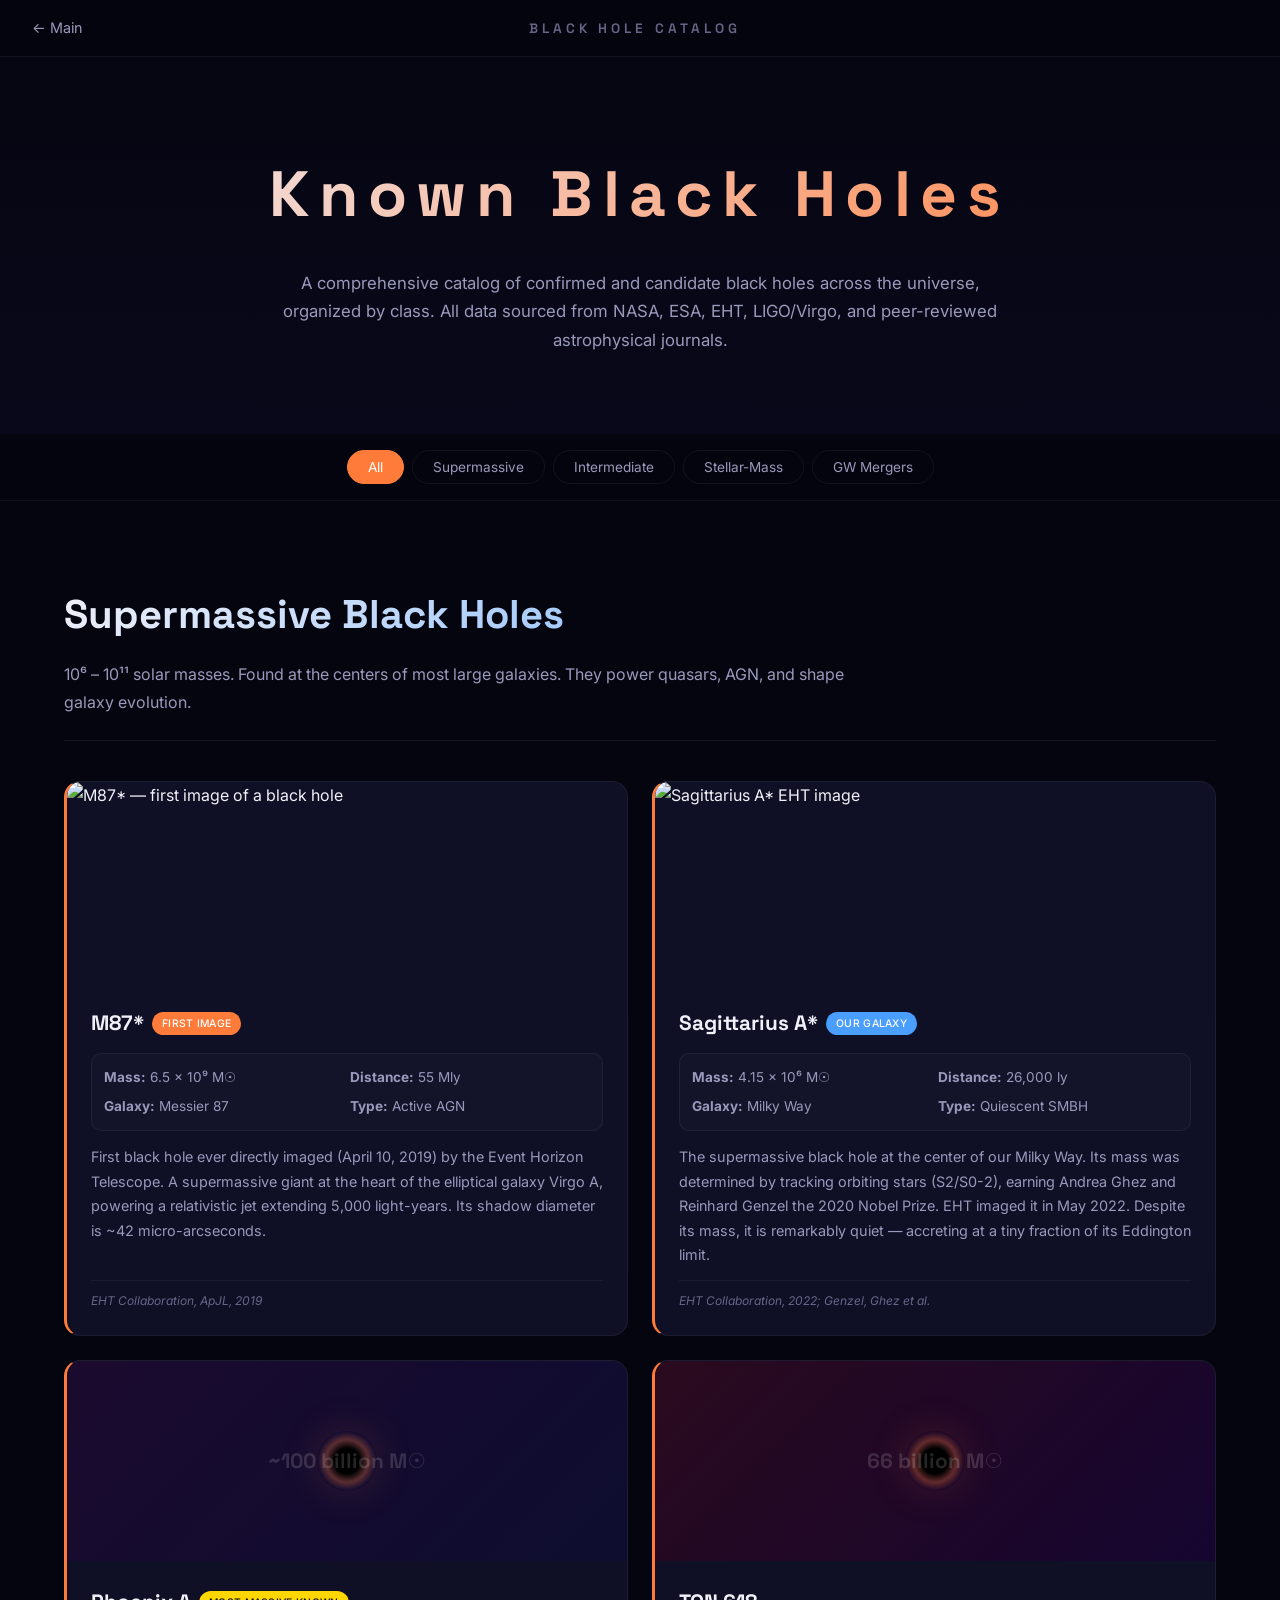
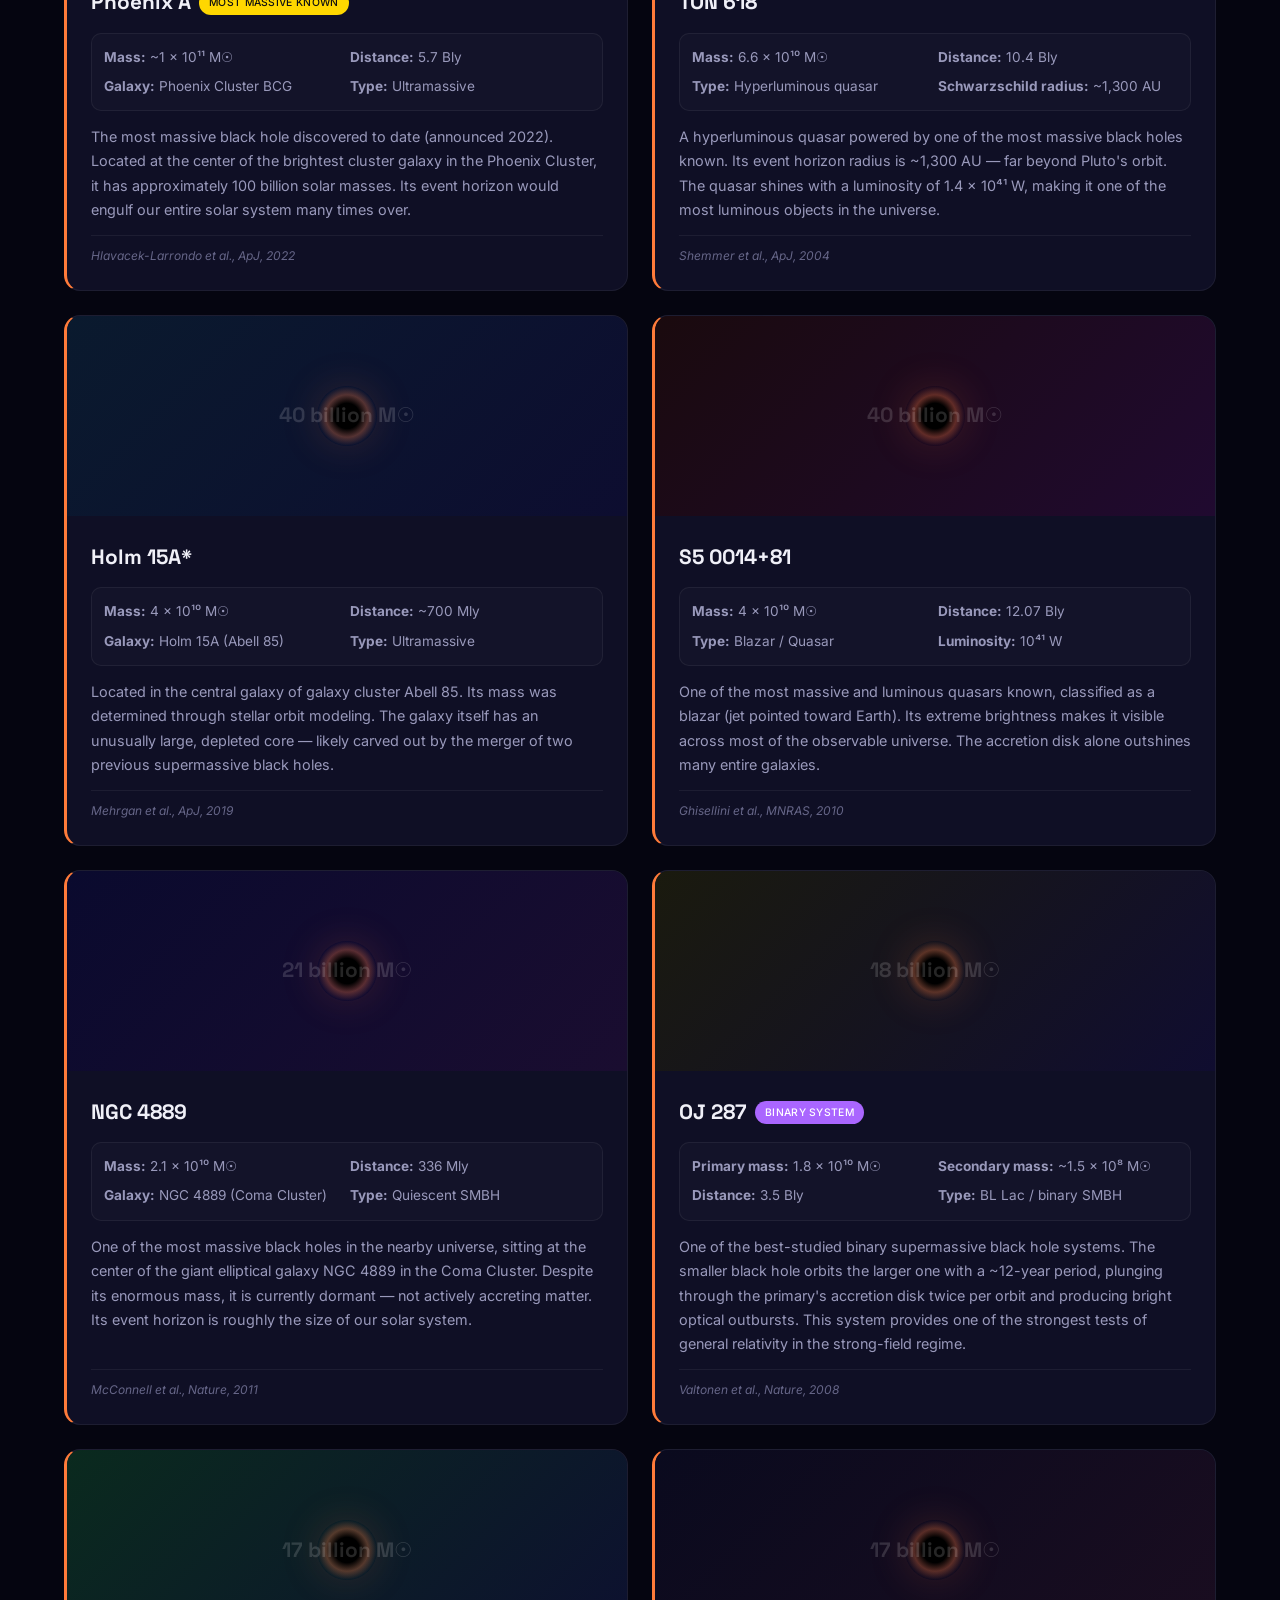
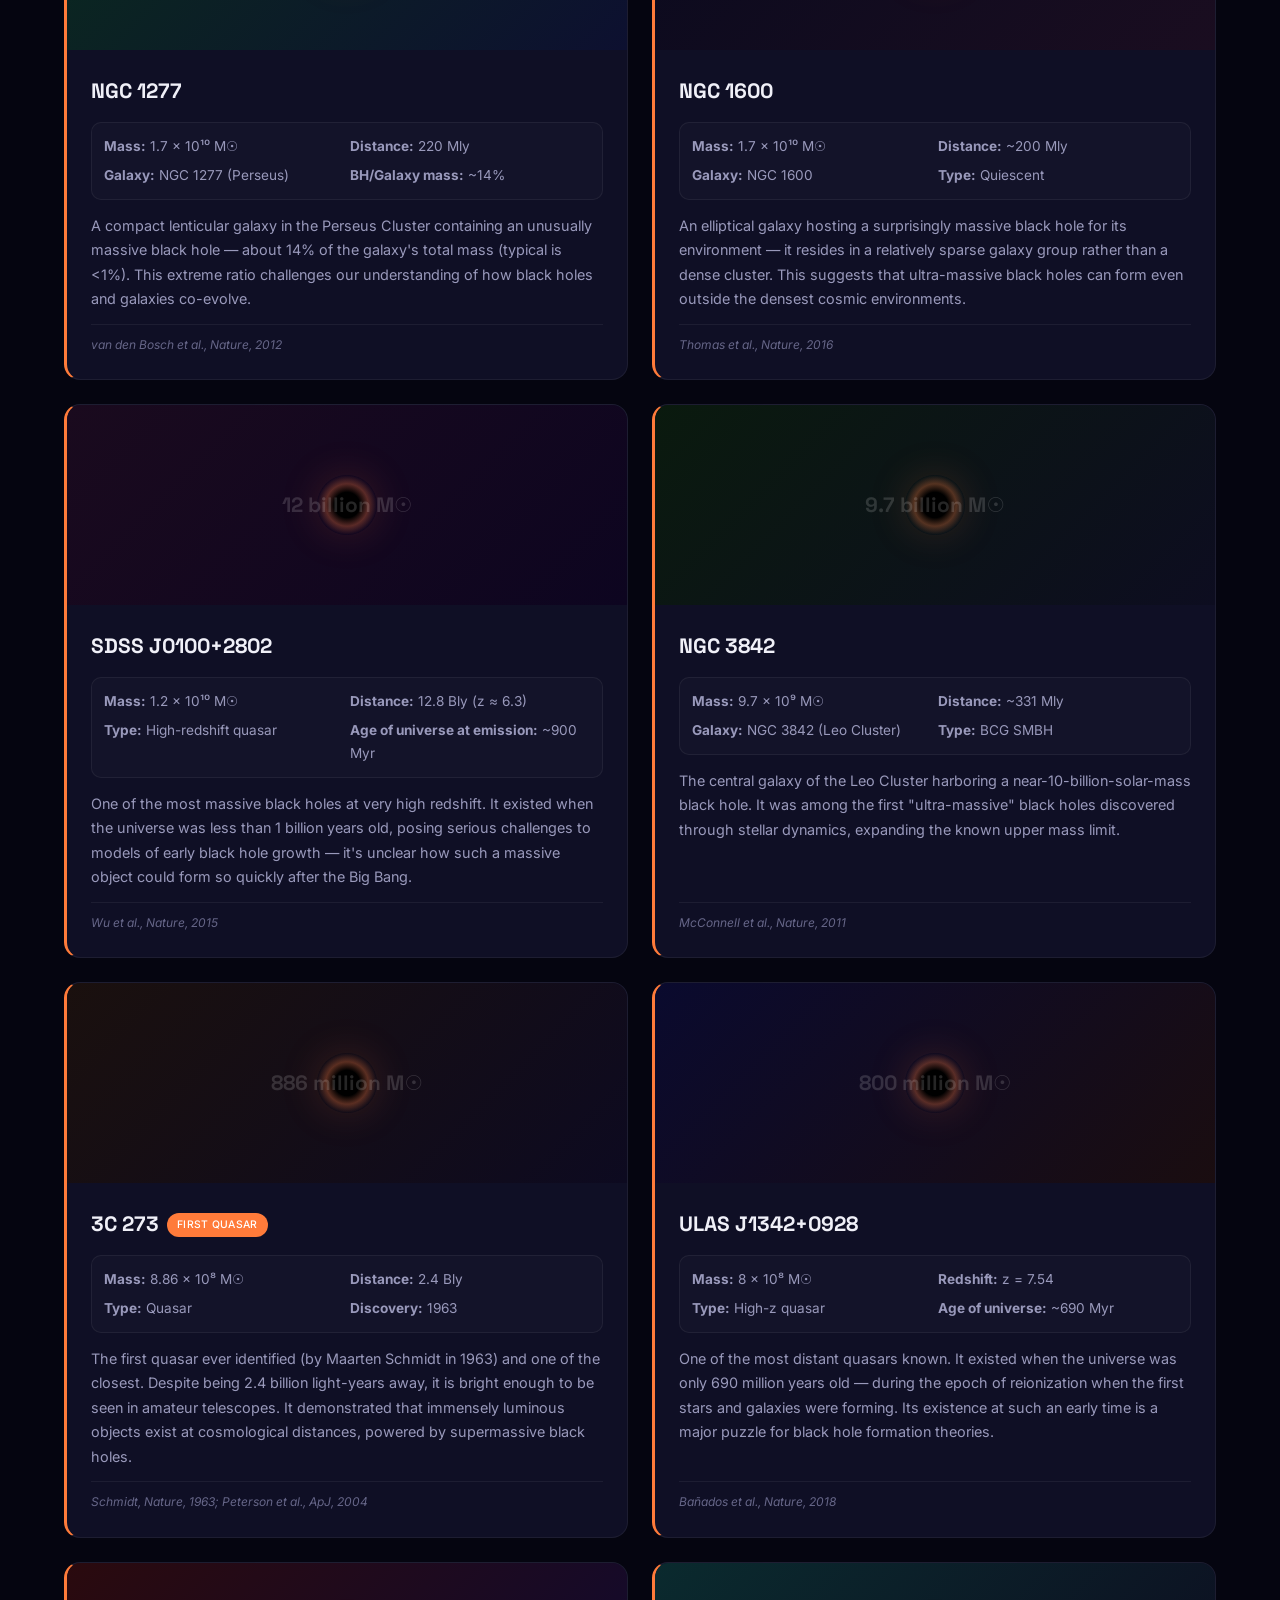
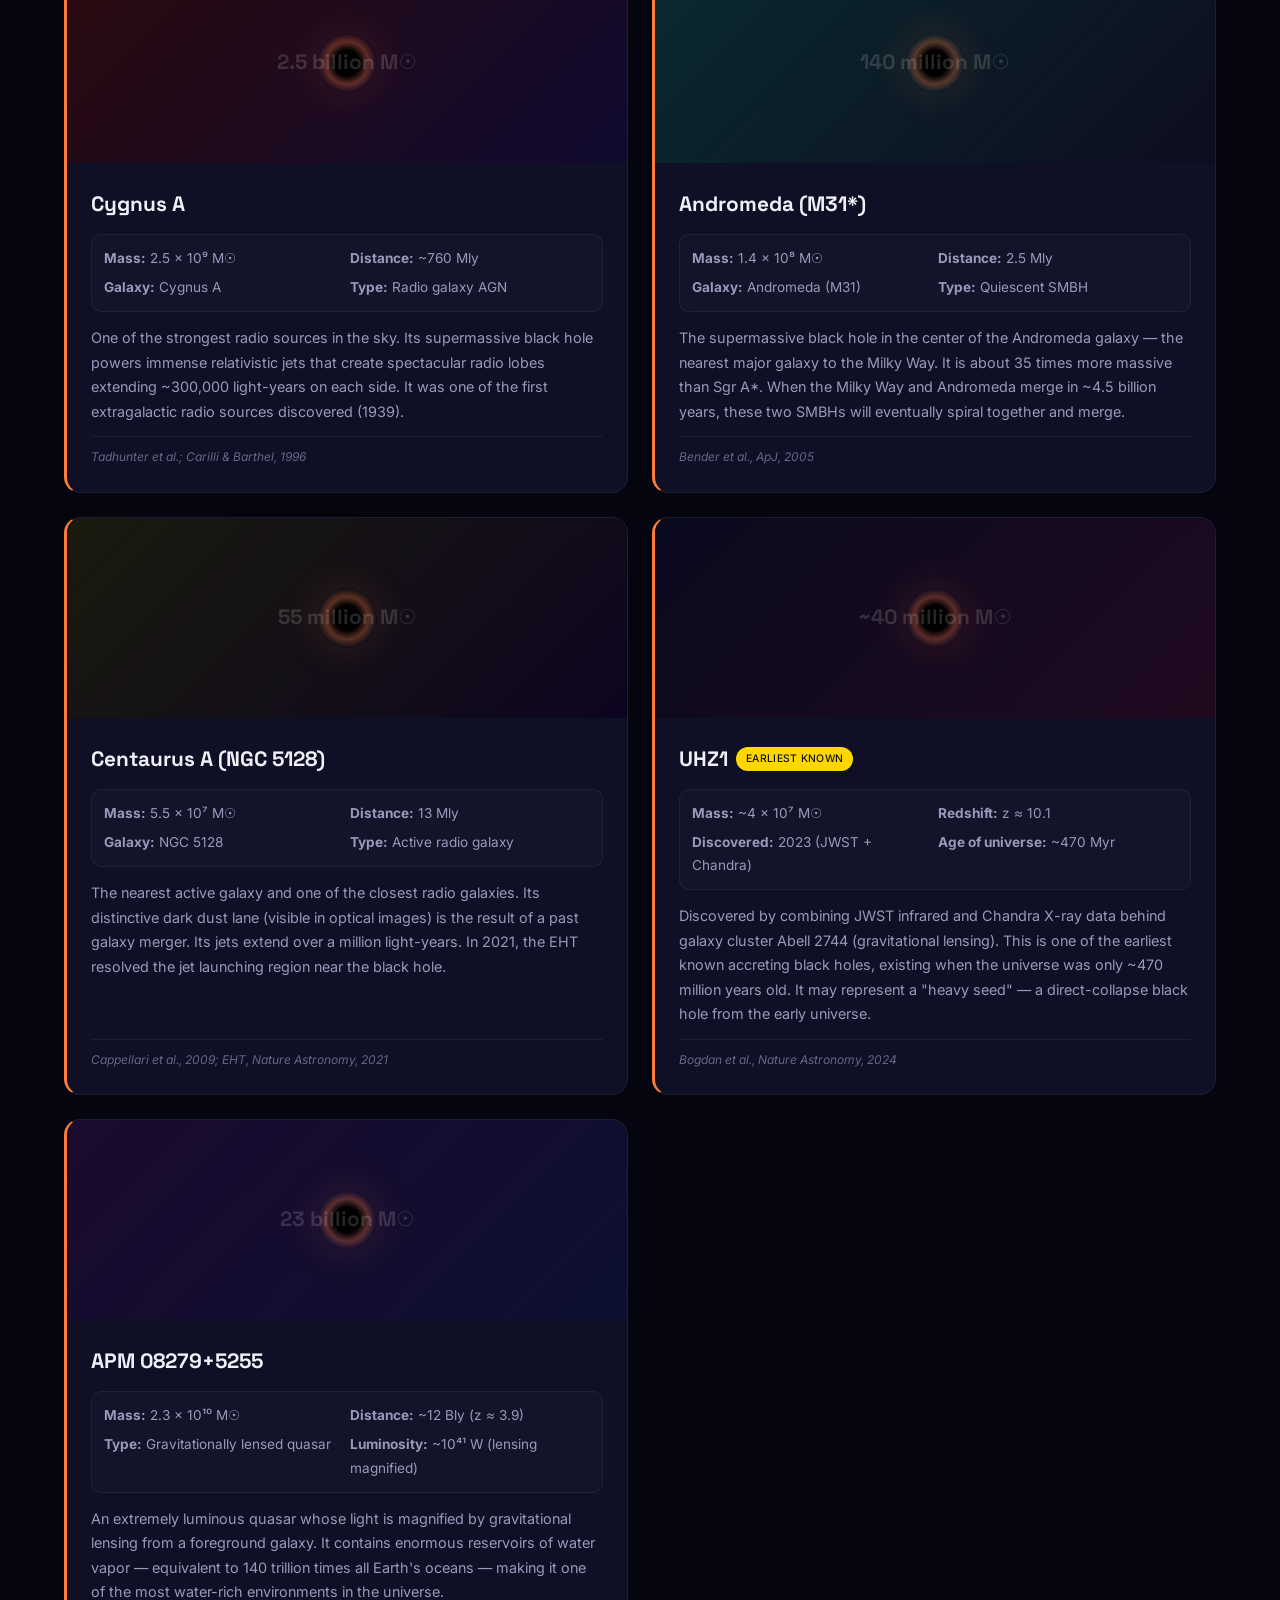
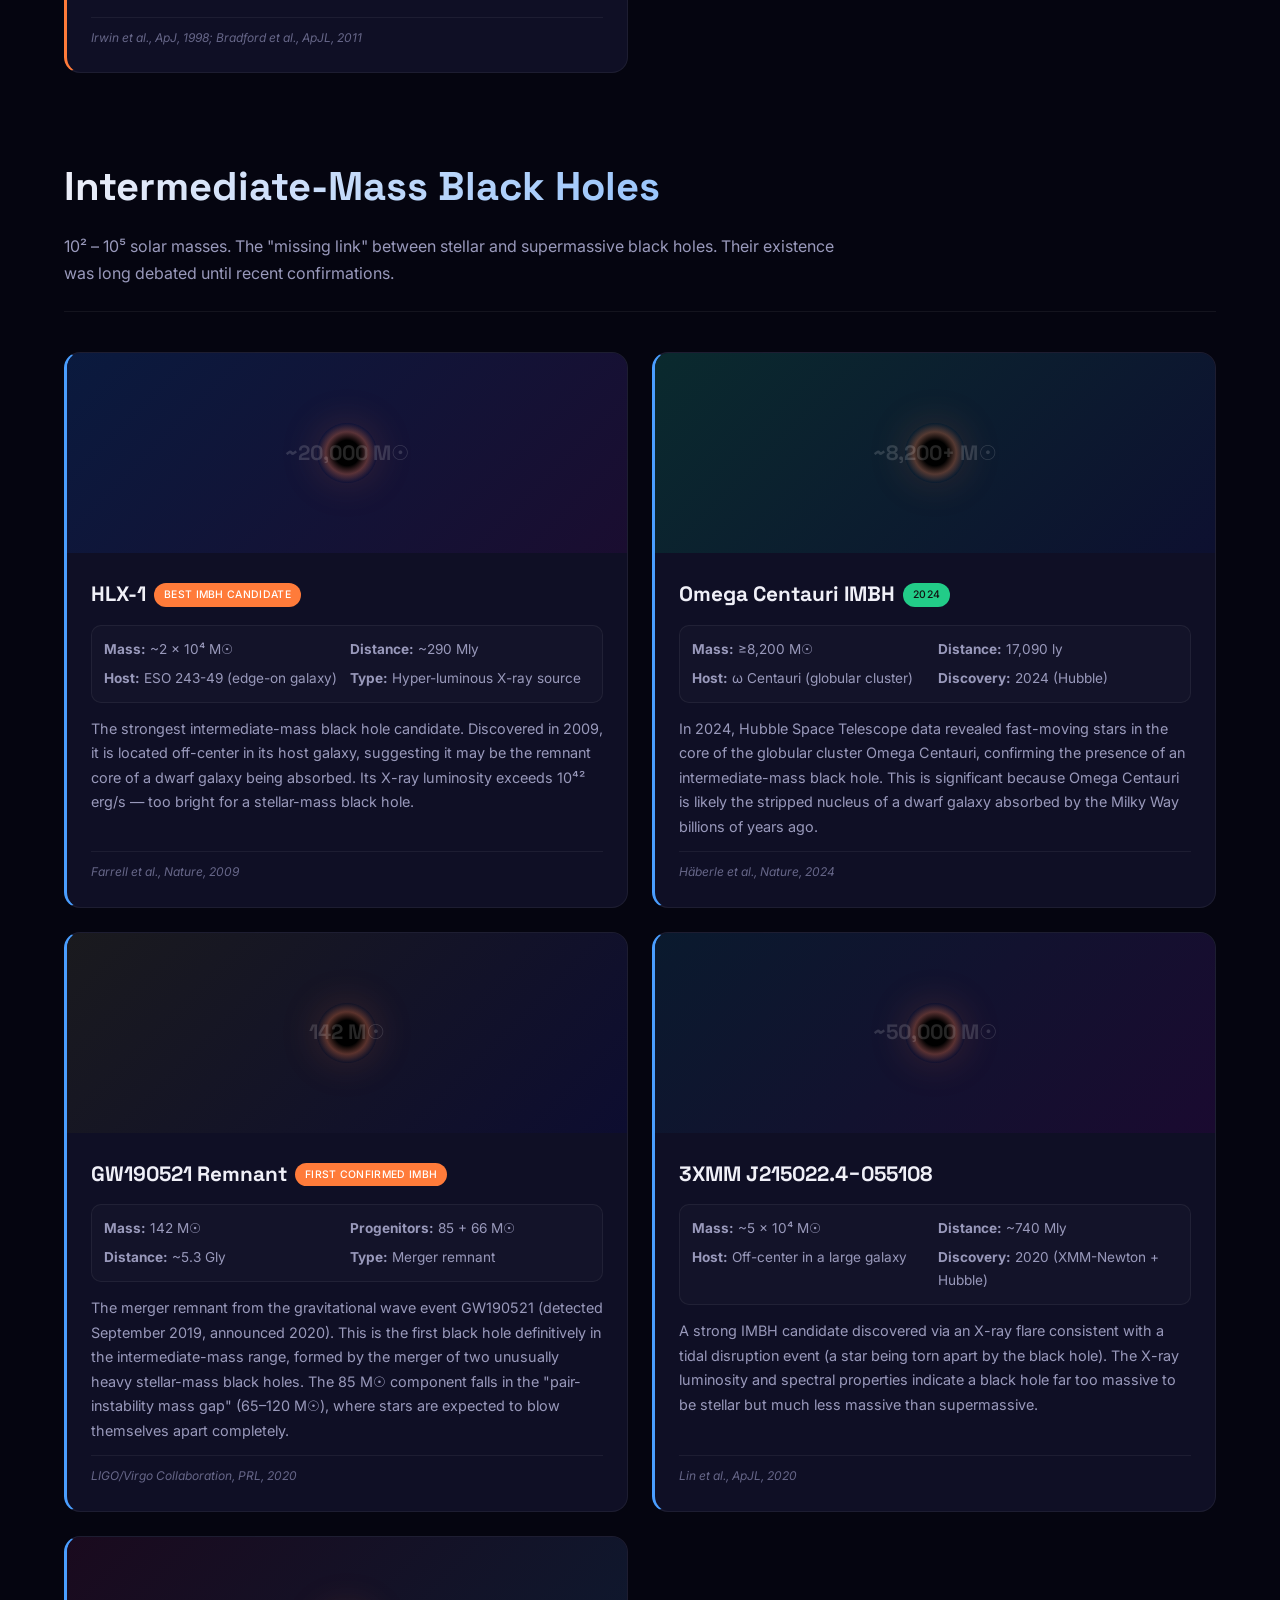
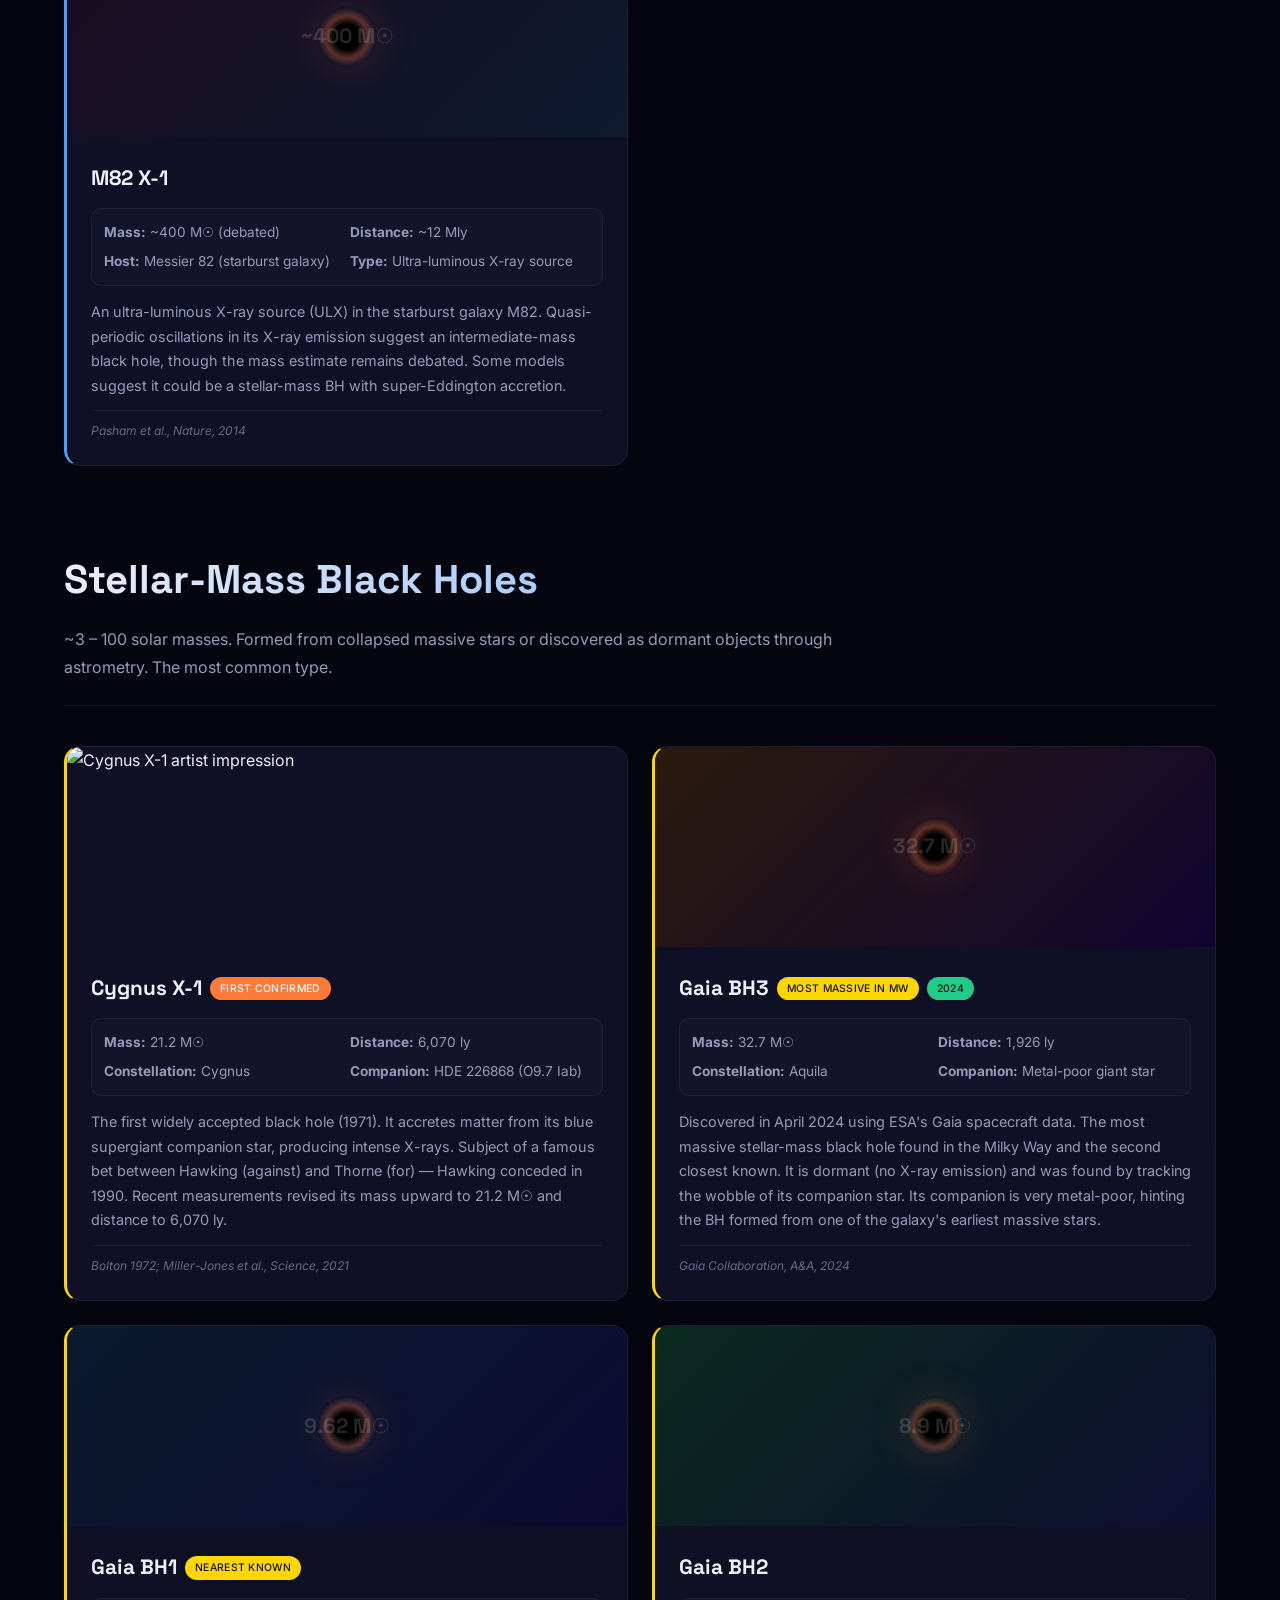
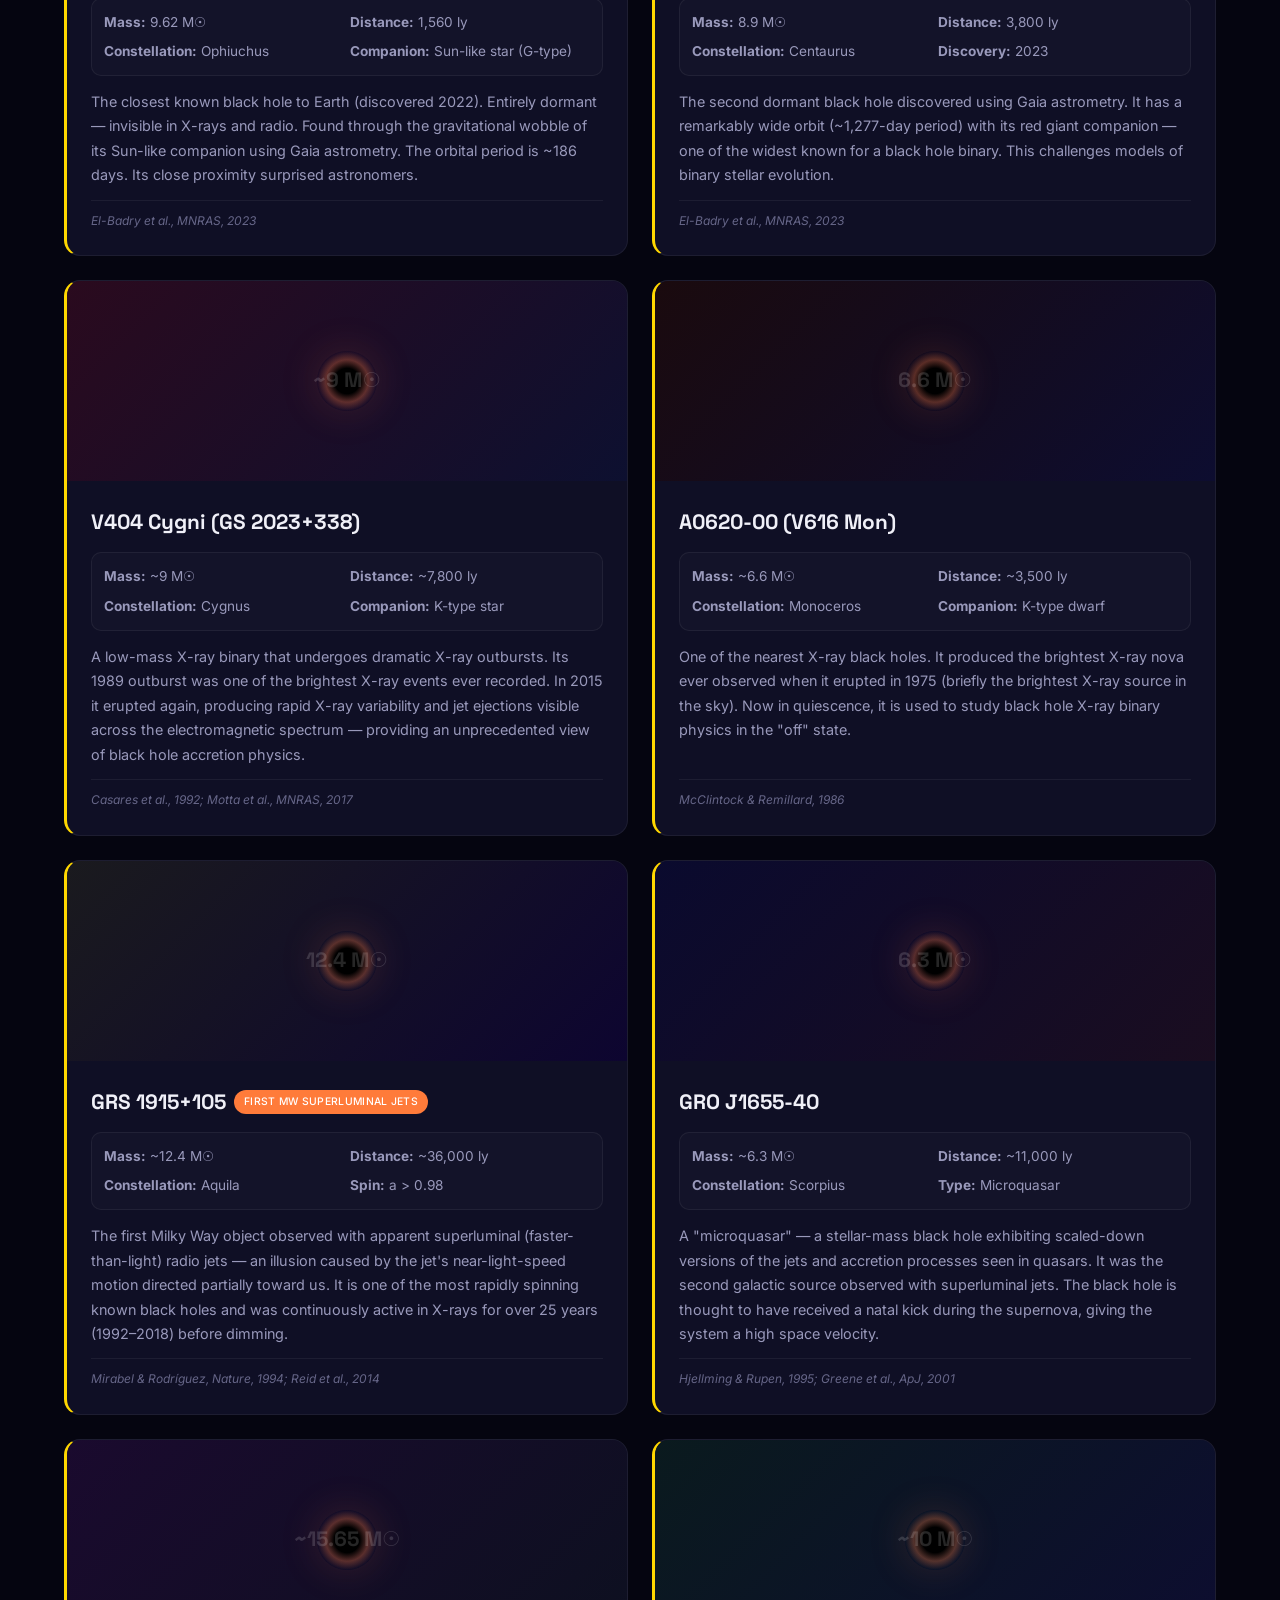
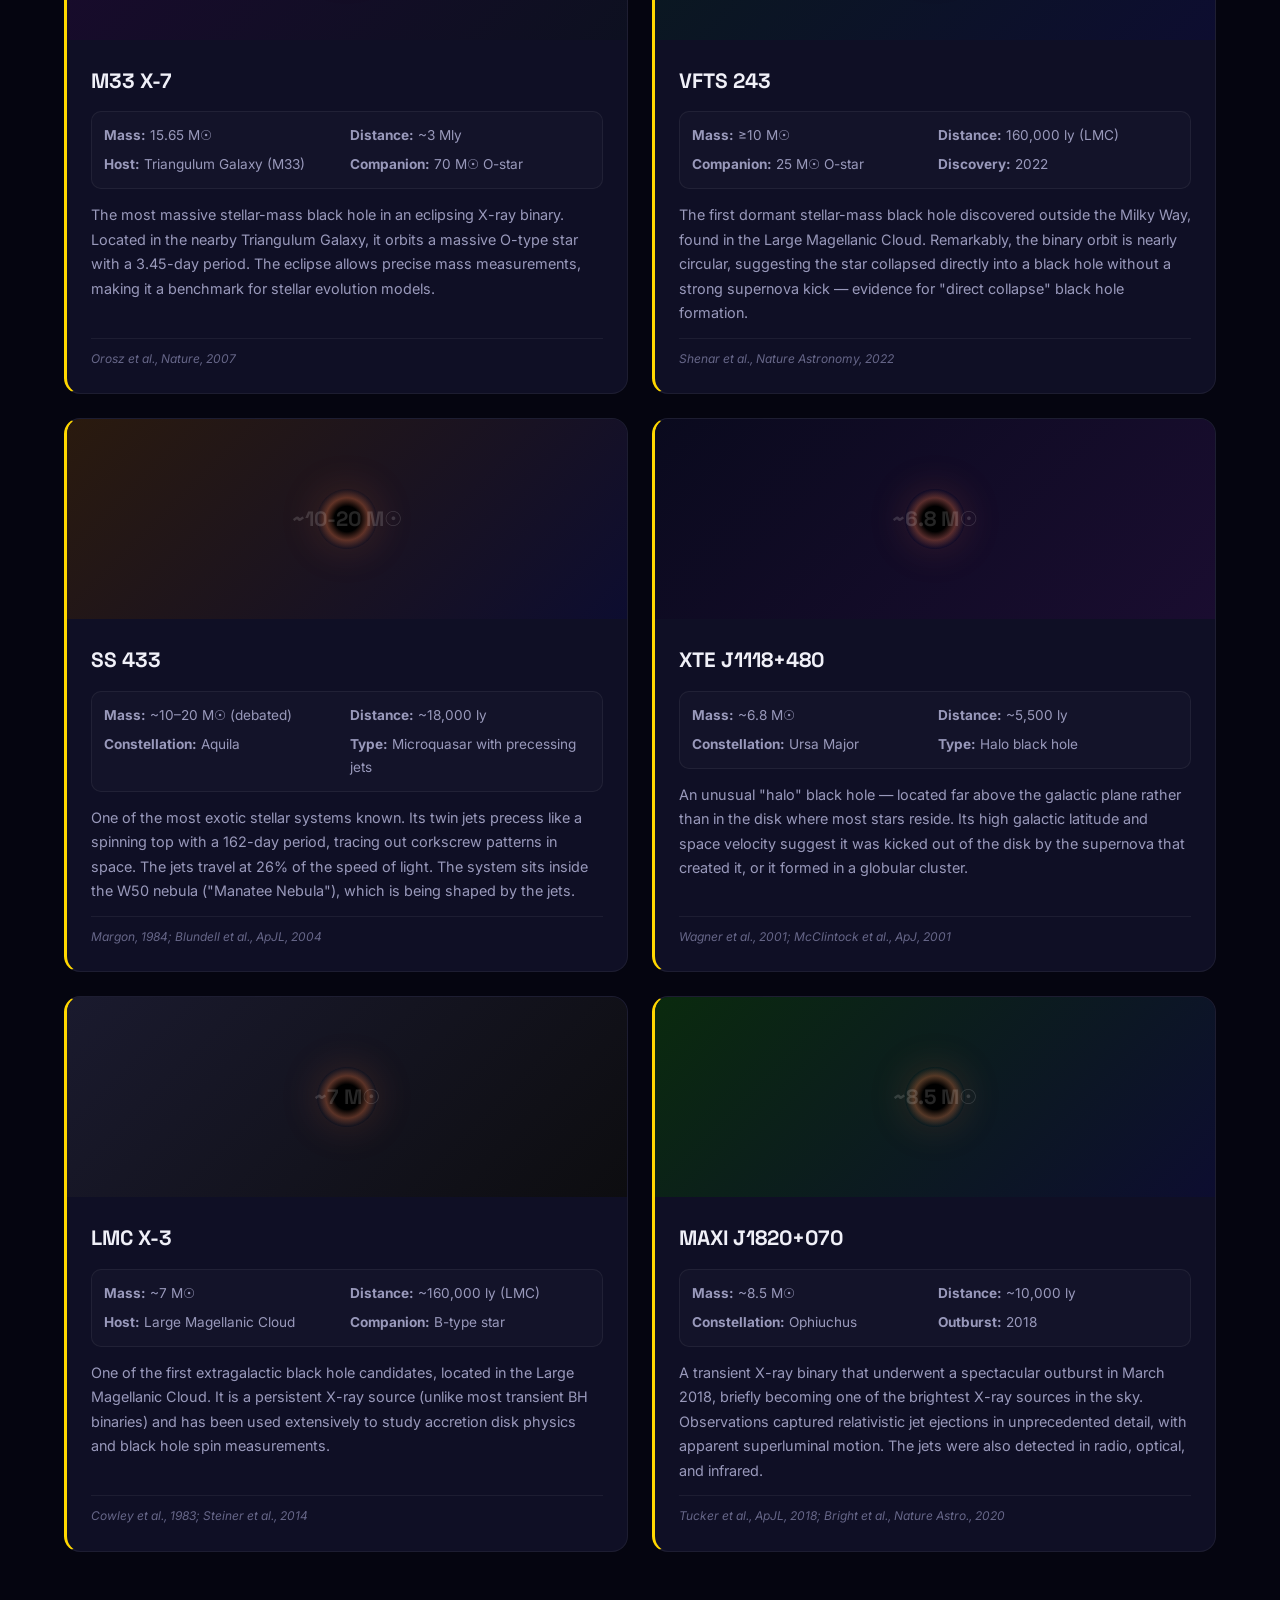
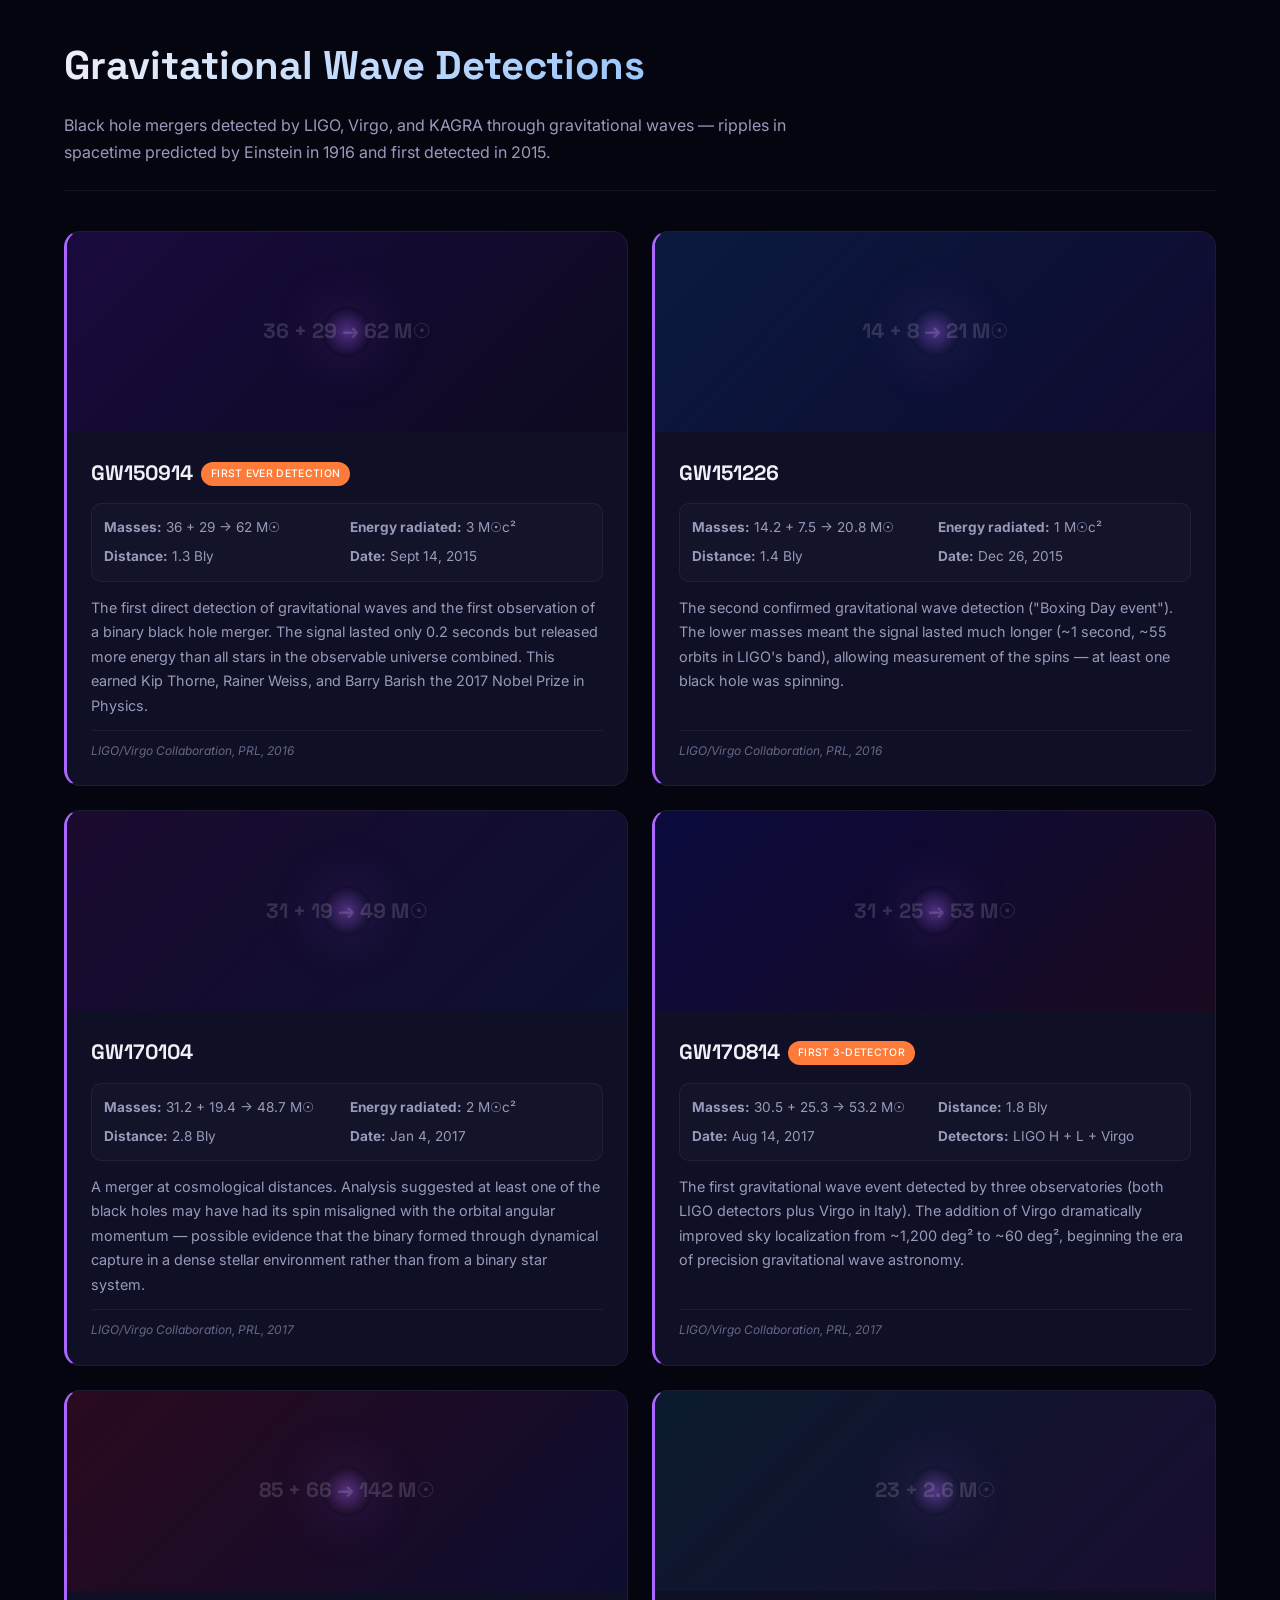
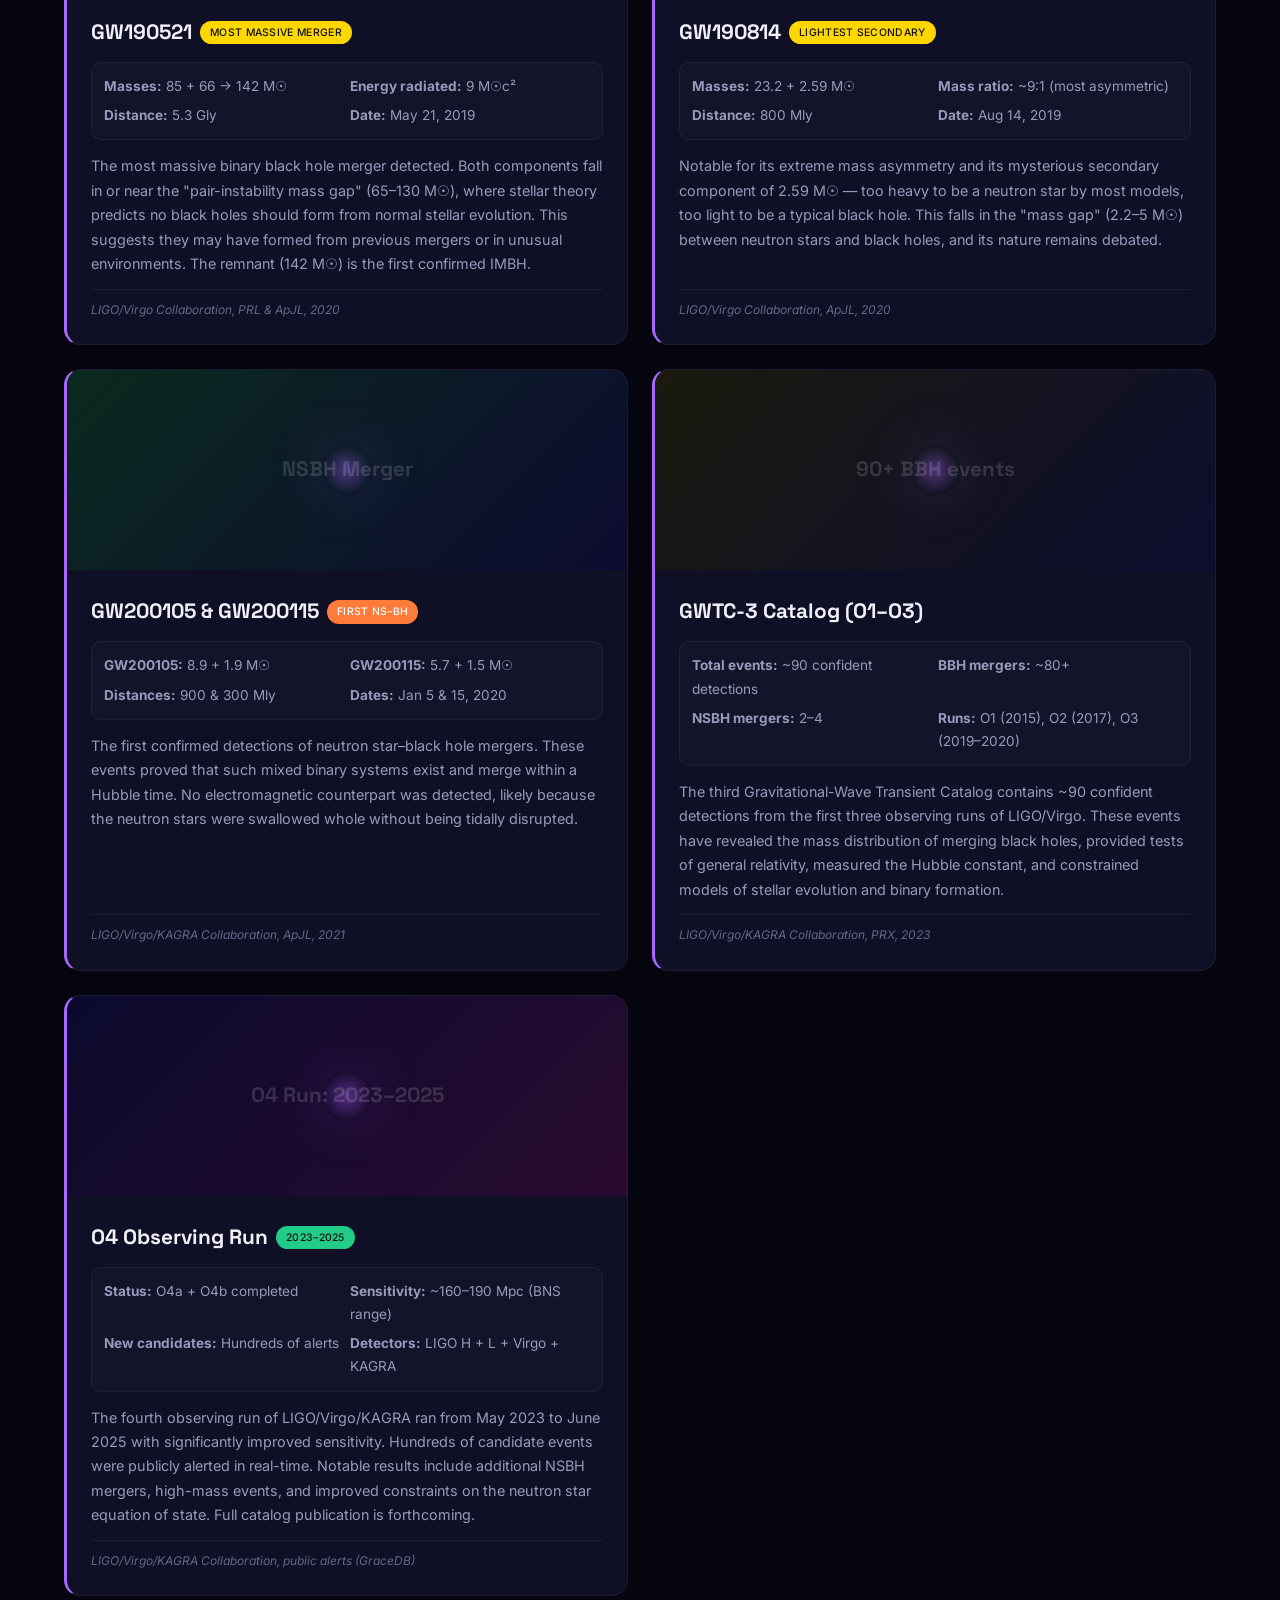
==== catalog.html @ 0ea3e4a2 "V2: Kerr rotating black hole, object creation mode, full catalog Major updates: - Upgraded shader fr" ====
<!DOCTYPE html>
<html lang="en">
<head>
  <meta charset="UTF-8">
  <meta name="viewport" content="width=device-width, initial-scale=1.0">
  <title>Black Hole Catalog — All Known Black Holes</title>
  <meta name="description" content="A comprehensive catalog of all known and confirmed black holes — stellar-mass, intermediate-mass, and supermassive — with data from NASA, ESA, EHT, and LIGO.">
  <link rel="icon" type="image/svg+xml" href="favicon.svg">
  <link rel="preconnect" href="https://fonts.googleapis.com">
  <link rel="preconnect" href="https://fonts.gstatic.com" crossorigin>
  <link href="https://fonts.googleapis.com/css2?family=Space+Grotesk:wght@400;500;600;700&family=Inter:wght@300;400;500;600&display=swap" rel="stylesheet">
  <link rel="stylesheet" href="css/styles.css">
  <link rel="stylesheet" href="css/catalog.css">
</head>
<body>

  <!-- NAV -->
  <nav class="site-nav">
    <a href="index.html" class="nav-link">← Main</a>
    <span class="nav-title">BLACK HOLE CATALOG</span>
    <span class="nav-spacer"></span>
  </nav>

  <!-- HERO -->
  <header class="catalog-hero">
    <h1 class="catalog-hero-title">Known Black Holes</h1>
    <p class="catalog-hero-sub">A comprehensive catalog of confirmed and candidate black holes across the universe, organized by class. All data sourced from NASA, ESA, EHT, LIGO/Virgo, and peer-reviewed astrophysical journals.</p>
  </header>

  <!-- FILTER TABS -->
  <div class="filter-bar">
    <button class="filter-btn active" data-filter="all">All</button>
    <button class="filter-btn" data-filter="supermassive">Supermassive</button>
    <button class="filter-btn" data-filter="intermediate">Intermediate</button>
    <button class="filter-btn" data-filter="stellar">Stellar-Mass</button>
    <button class="filter-btn" data-filter="merger">GW Mergers</button>
  </div>

  <main class="catalog-main">

    <!-- ========== SUPERMASSIVE ========== -->
    <section class="catalog-class" id="supermassive">
      <div class="class-header reveal">
        <h2 class="class-title">Supermassive Black Holes</h2>
        <p class="class-desc">10⁶ – 10¹¹ solar masses. Found at the centers of most large galaxies. They power quasars, AGN, and shape galaxy evolution.</p>
      </div>
      <div class="catalog-grid">

        <article class="bh-card supermassive reveal" data-category="supermassive">
          <div class="bh-card-img">
            <img src="https://upload.wikimedia.org/wikipedia/commons/thumb/4/4f/Black_hole_-_Messier_87_crop_max_res.jpg/600px-Black_hole_-_Messier_87_crop_max_res.jpg" alt="M87* — first image of a black hole" loading="lazy">
          </div>
          <div class="bh-card-body">
            <h3>M87* <span class="bh-badge badge-first">First Image</span></h3>
            <div class="bh-stats">
              <div><strong>Mass:</strong> 6.5 × 10⁹ M☉</div>
              <div><strong>Distance:</strong> 55 Mly</div>
              <div><strong>Galaxy:</strong> Messier 87</div>
              <div><strong>Type:</strong> Active AGN</div>
            </div>
            <p>First black hole ever directly imaged (April 10, 2019) by the Event Horizon Telescope. A supermassive giant at the heart of the elliptical galaxy Virgo A, powering a relativistic jet extending 5,000 light-years. Its shadow diameter is ~42 micro-arcseconds.</p>
            <div class="bh-source">EHT Collaboration, ApJL, 2019</div>
          </div>
        </article>

        <article class="bh-card supermassive reveal" data-category="supermassive">
          <div class="bh-card-img">
            <img src="https://upload.wikimedia.org/wikipedia/commons/thumb/f/fe/Sgr_A_star_EHT.jpg/600px-Sgr_A_star_EHT.jpg" alt="Sagittarius A* EHT image" loading="lazy">
          </div>
          <div class="bh-card-body">
            <h3>Sagittarius A* <span class="bh-badge badge-home">Our Galaxy</span></h3>
            <div class="bh-stats">
              <div><strong>Mass:</strong> 4.15 × 10⁶ M☉</div>
              <div><strong>Distance:</strong> 26,000 ly</div>
              <div><strong>Galaxy:</strong> Milky Way</div>
              <div><strong>Type:</strong> Quiescent SMBH</div>
            </div>
            <p>The supermassive black hole at the center of our Milky Way. Its mass was determined by tracking orbiting stars (S2/S0-2), earning Andrea Ghez and Reinhard Genzel the 2020 Nobel Prize. EHT imaged it in May 2022. Despite its mass, it is remarkably quiet — accreting at a tiny fraction of its Eddington limit.</p>
            <div class="bh-source">EHT Collaboration, 2022; Genzel, Ghez et al.</div>
          </div>
        </article>

        <article class="bh-card supermassive reveal" data-category="supermassive">
          <div class="bh-card-img placeholder-img" style="background: linear-gradient(135deg, #1a0a2e, #0d0d30);">
            <span class="placeholder-label">~100 billion M☉</span>
          </div>
          <div class="bh-card-body">
            <h3>Phoenix A <span class="bh-badge badge-record">Most Massive Known</span></h3>
            <div class="bh-stats">
              <div><strong>Mass:</strong> ~1 × 10¹¹ M☉</div>
              <div><strong>Distance:</strong> 5.7 Bly</div>
              <div><strong>Galaxy:</strong> Phoenix Cluster BCG</div>
              <div><strong>Type:</strong> Ultramassive</div>
            </div>
            <p>The most massive black hole discovered to date (announced 2022). Located at the center of the brightest cluster galaxy in the Phoenix Cluster, it has approximately 100 billion solar masses. Its event horizon would engulf our entire solar system many times over.</p>
            <div class="bh-source">Hlavacek-Larrondo et al., ApJ, 2022</div>
          </div>
        </article>

        <article class="bh-card supermassive reveal" data-category="supermassive">
          <div class="bh-card-img placeholder-img" style="background: linear-gradient(135deg, #2a0a1e, #150530);">
            <span class="placeholder-label">66 billion M☉</span>
          </div>
          <div class="bh-card-body">
            <h3>TON 618</h3>
            <div class="bh-stats">
              <div><strong>Mass:</strong> 6.6 × 10¹⁰ M☉</div>
              <div><strong>Distance:</strong> 10.4 Bly</div>
              <div><strong>Type:</strong> Hyperluminous quasar</div>
              <div><strong>Schwarzschild radius:</strong> ~1,300 AU</div>
            </div>
            <p>A hyperluminous quasar powered by one of the most massive black holes known. Its event horizon radius is ~1,300 AU — far beyond Pluto's orbit. The quasar shines with a luminosity of 1.4 × 10⁴¹ W, making it one of the most luminous objects in the universe.</p>
            <div class="bh-source">Shemmer et al., ApJ, 2004</div>
          </div>
        </article>

        <article class="bh-card supermassive reveal" data-category="supermassive">
          <div class="bh-card-img placeholder-img" style="background: linear-gradient(135deg, #0a1a2e, #0d0d30);">
            <span class="placeholder-label">40 billion M☉</span>
          </div>
          <div class="bh-card-body">
            <h3>Holm 15A*</h3>
            <div class="bh-stats">
              <div><strong>Mass:</strong> 4 × 10¹⁰ M☉</div>
              <div><strong>Distance:</strong> ~700 Mly</div>
              <div><strong>Galaxy:</strong> Holm 15A (Abell 85)</div>
              <div><strong>Type:</strong> Ultramassive</div>
            </div>
            <p>Located in the central galaxy of galaxy cluster Abell 85. Its mass was determined through stellar orbit modeling. The galaxy itself has an unusually large, depleted core — likely carved out by the merger of two previous supermassive black holes.</p>
            <div class="bh-source">Mehrgan et al., ApJ, 2019</div>
          </div>
        </article>

        <article class="bh-card supermassive reveal" data-category="supermassive">
          <div class="bh-card-img placeholder-img" style="background: linear-gradient(135deg, #1a0a0e, #200a30);">
            <span class="placeholder-label">40 billion M☉</span>
          </div>
          <div class="bh-card-body">
            <h3>S5 0014+81</h3>
            <div class="bh-stats">
              <div><strong>Mass:</strong> 4 × 10¹⁰ M☉</div>
              <div><strong>Distance:</strong> 12.07 Bly</div>
              <div><strong>Type:</strong> Blazar / Quasar</div>
              <div><strong>Luminosity:</strong> 10⁴¹ W</div>
            </div>
            <p>One of the most massive and luminous quasars known, classified as a blazar (jet pointed toward Earth). Its extreme brightness makes it visible across most of the observable universe. The accretion disk alone outshines many entire galaxies.</p>
            <div class="bh-source">Ghisellini et al., MNRAS, 2010</div>
          </div>
        </article>

        <article class="bh-card supermassive reveal" data-category="supermassive">
          <div class="bh-card-img placeholder-img" style="background: linear-gradient(135deg, #0a0a2e, #1a0d30);">
            <span class="placeholder-label">21 billion M☉</span>
          </div>
          <div class="bh-card-body">
            <h3>NGC 4889</h3>
            <div class="bh-stats">
              <div><strong>Mass:</strong> 2.1 × 10¹⁰ M☉</div>
              <div><strong>Distance:</strong> 336 Mly</div>
              <div><strong>Galaxy:</strong> NGC 4889 (Coma Cluster)</div>
              <div><strong>Type:</strong> Quiescent SMBH</div>
            </div>
            <p>One of the most massive black holes in the nearby universe, sitting at the center of the giant elliptical galaxy NGC 4889 in the Coma Cluster. Despite its enormous mass, it is currently dormant — not actively accreting matter. Its event horizon is roughly the size of our solar system.</p>
            <div class="bh-source">McConnell et al., Nature, 2011</div>
          </div>
        </article>

        <article class="bh-card supermassive reveal" data-category="supermassive">
          <div class="bh-card-img placeholder-img" style="background: linear-gradient(135deg, #1a1a0e, #100d30);">
            <span class="placeholder-label">18 billion M☉</span>
          </div>
          <div class="bh-card-body">
            <h3>OJ 287 <span class="bh-badge badge-binary">Binary System</span></h3>
            <div class="bh-stats">
              <div><strong>Primary mass:</strong> 1.8 × 10¹⁰ M☉</div>
              <div><strong>Secondary mass:</strong> ~1.5 × 10⁸ M☉</div>
              <div><strong>Distance:</strong> 3.5 Bly</div>
              <div><strong>Type:</strong> BL Lac / binary SMBH</div>
            </div>
            <p>One of the best-studied binary supermassive black hole systems. The smaller black hole orbits the larger one with a ~12-year period, plunging through the primary's accretion disk twice per orbit and producing bright optical outbursts. This system provides one of the strongest tests of general relativity in the strong-field regime.</p>
            <div class="bh-source">Valtonen et al., Nature, 2008</div>
          </div>
        </article>

        <article class="bh-card supermassive reveal" data-category="supermassive">
          <div class="bh-card-img placeholder-img" style="background: linear-gradient(135deg, #0a2a1e, #0d1030);">
            <span class="placeholder-label">17 billion M☉</span>
          </div>
          <div class="bh-card-body">
            <h3>NGC 1277</h3>
            <div class="bh-stats">
              <div><strong>Mass:</strong> 1.7 × 10¹⁰ M☉</div>
              <div><strong>Distance:</strong> 220 Mly</div>
              <div><strong>Galaxy:</strong> NGC 1277 (Perseus)</div>
              <div><strong>BH/Galaxy mass:</strong> ~14%</div>
            </div>
            <p>A compact lenticular galaxy in the Perseus Cluster containing an unusually massive black hole — about 14% of the galaxy's total mass (typical is &lt;1%). This extreme ratio challenges our understanding of how black holes and galaxies co-evolve.</p>
            <div class="bh-source">van den Bosch et al., Nature, 2012</div>
          </div>
        </article>

        <article class="bh-card supermassive reveal" data-category="supermassive">
          <div class="bh-card-img placeholder-img" style="background: linear-gradient(135deg, #0a0a1e, #1a0d20);">
            <span class="placeholder-label">17 billion M☉</span>
          </div>
          <div class="bh-card-body">
            <h3>NGC 1600</h3>
            <div class="bh-stats">
              <div><strong>Mass:</strong> 1.7 × 10¹⁰ M☉</div>
              <div><strong>Distance:</strong> ~200 Mly</div>
              <div><strong>Galaxy:</strong> NGC 1600</div>
              <div><strong>Type:</strong> Quiescent</div>
            </div>
            <p>An elliptical galaxy hosting a surprisingly massive black hole for its environment — it resides in a relatively sparse galaxy group rather than a dense cluster. This suggests that ultra-massive black holes can form even outside the densest cosmic environments.</p>
            <div class="bh-source">Thomas et al., Nature, 2016</div>
          </div>
        </article>

        <article class="bh-card supermassive reveal" data-category="supermassive">
          <div class="bh-card-img placeholder-img" style="background: linear-gradient(135deg, #1a0a1e, #0d0520);">
            <span class="placeholder-label">12 billion M☉</span>
          </div>
          <div class="bh-card-body">
            <h3>SDSS J0100+2802</h3>
            <div class="bh-stats">
              <div><strong>Mass:</strong> 1.2 × 10¹⁰ M☉</div>
              <div><strong>Distance:</strong> 12.8 Bly (z ≈ 6.3)</div>
              <div><strong>Type:</strong> High-redshift quasar</div>
              <div><strong>Age of universe at emission:</strong> ~900 Myr</div>
            </div>
            <p>One of the most massive black holes at very high redshift. It existed when the universe was less than 1 billion years old, posing serious challenges to models of early black hole growth — it's unclear how such a massive object could form so quickly after the Big Bang.</p>
            <div class="bh-source">Wu et al., Nature, 2015</div>
          </div>
        </article>

        <article class="bh-card supermassive reveal" data-category="supermassive">
          <div class="bh-card-img placeholder-img" style="background: linear-gradient(135deg, #0a1a0e, #0d0d20);">
            <span class="placeholder-label">9.7 billion M☉</span>
          </div>
          <div class="bh-card-body">
            <h3>NGC 3842</h3>
            <div class="bh-stats">
              <div><strong>Mass:</strong> 9.7 × 10⁹ M☉</div>
              <div><strong>Distance:</strong> ~331 Mly</div>
              <div><strong>Galaxy:</strong> NGC 3842 (Leo Cluster)</div>
              <div><strong>Type:</strong> BCG SMBH</div>
            </div>
            <p>The central galaxy of the Leo Cluster harboring a near-10-billion-solar-mass black hole. It was among the first "ultra-massive" black holes discovered through stellar dynamics, expanding the known upper mass limit.</p>
            <div class="bh-source">McConnell et al., Nature, 2011</div>
          </div>
        </article>

        <article class="bh-card supermassive reveal" data-category="supermassive">
          <div class="bh-card-img placeholder-img" style="background: linear-gradient(135deg, #1a100e, #0d0a20);">
            <span class="placeholder-label">886 million M☉</span>
          </div>
          <div class="bh-card-body">
            <h3>3C 273 <span class="bh-badge badge-first">First Quasar</span></h3>
            <div class="bh-stats">
              <div><strong>Mass:</strong> 8.86 × 10⁸ M☉</div>
              <div><strong>Distance:</strong> 2.4 Bly</div>
              <div><strong>Type:</strong> Quasar</div>
              <div><strong>Discovery:</strong> 1963</div>
            </div>
            <p>The first quasar ever identified (by Maarten Schmidt in 1963) and one of the closest. Despite being 2.4 billion light-years away, it is bright enough to be seen in amateur telescopes. It demonstrated that immensely luminous objects exist at cosmological distances, powered by supermassive black holes.</p>
            <div class="bh-source">Schmidt, Nature, 1963; Peterson et al., ApJ, 2004</div>
          </div>
        </article>

        <article class="bh-card supermassive reveal" data-category="supermassive">
          <div class="bh-card-img placeholder-img" style="background: linear-gradient(135deg, #0a0a2e, #1a0d10);">
            <span class="placeholder-label">800 million M☉</span>
          </div>
          <div class="bh-card-body">
            <h3>ULAS J1342+0928</h3>
            <div class="bh-stats">
              <div><strong>Mass:</strong> 8 × 10⁸ M☉</div>
              <div><strong>Redshift:</strong> z = 7.54</div>
              <div><strong>Type:</strong> High-z quasar</div>
              <div><strong>Age of universe:</strong> ~690 Myr</div>
            </div>
            <p>One of the most distant quasars known. It existed when the universe was only 690 million years old — during the epoch of reionization when the first stars and galaxies were forming. Its existence at such an early time is a major puzzle for black hole formation theories.</p>
            <div class="bh-source">Bañados et al., Nature, 2018</div>
          </div>
        </article>

        <article class="bh-card supermassive reveal" data-category="supermassive">
          <div class="bh-card-img placeholder-img" style="background: linear-gradient(135deg, #2a0a0e, #100a30);">
            <span class="placeholder-label">2.5 billion M☉</span>
          </div>
          <div class="bh-card-body">
            <h3>Cygnus A</h3>
            <div class="bh-stats">
              <div><strong>Mass:</strong> 2.5 × 10⁹ M☉</div>
              <div><strong>Distance:</strong> ~760 Mly</div>
              <div><strong>Galaxy:</strong> Cygnus A</div>
              <div><strong>Type:</strong> Radio galaxy AGN</div>
            </div>
            <p>One of the strongest radio sources in the sky. Its supermassive black hole powers immense relativistic jets that create spectacular radio lobes extending ~300,000 light-years on each side. It was one of the first extragalactic radio sources discovered (1939).</p>
            <div class="bh-source">Tadhunter et al.; Carilli & Barthel, 1996</div>
          </div>
        </article>

        <article class="bh-card supermassive reveal" data-category="supermassive">
          <div class="bh-card-img placeholder-img" style="background: linear-gradient(135deg, #0a2a2e, #0d0d20);">
            <span class="placeholder-label">140 million M☉</span>
          </div>
          <div class="bh-card-body">
            <h3>Andromeda (M31*)</h3>
            <div class="bh-stats">
              <div><strong>Mass:</strong> 1.4 × 10⁸ M☉</div>
              <div><strong>Distance:</strong> 2.5 Mly</div>
              <div><strong>Galaxy:</strong> Andromeda (M31)</div>
              <div><strong>Type:</strong> Quiescent SMBH</div>
            </div>
            <p>The supermassive black hole in the center of the Andromeda galaxy — the nearest major galaxy to the Milky Way. It is about 35 times more massive than Sgr A*. When the Milky Way and Andromeda merge in ~4.5 billion years, these two SMBHs will eventually spiral together and merge.</p>
            <div class="bh-source">Bender et al., ApJ, 2005</div>
          </div>
        </article>

        <article class="bh-card supermassive reveal" data-category="supermassive">
          <div class="bh-card-img placeholder-img" style="background: linear-gradient(135deg, #1a1a0e, #0d0520);">
            <span class="placeholder-label">55 million M☉</span>
          </div>
          <div class="bh-card-body">
            <h3>Centaurus A (NGC 5128)</h3>
            <div class="bh-stats">
              <div><strong>Mass:</strong> 5.5 × 10⁷ M☉</div>
              <div><strong>Distance:</strong> 13 Mly</div>
              <div><strong>Galaxy:</strong> NGC 5128</div>
              <div><strong>Type:</strong> Active radio galaxy</div>
            </div>
            <p>The nearest active galaxy and one of the closest radio galaxies. Its distinctive dark dust lane (visible in optical images) is the result of a past galaxy merger. Its jets extend over a million light-years. In 2021, the EHT resolved the jet launching region near the black hole.</p>
            <div class="bh-source">Cappellari et al., 2009; EHT, Nature Astronomy, 2021</div>
          </div>
        </article>

        <article class="bh-card supermassive reveal" data-category="supermassive">
          <div class="bh-card-img placeholder-img" style="background: linear-gradient(135deg, #0a0a1e, #200a20);">
            <span class="placeholder-label">~40 million M☉</span>
          </div>
          <div class="bh-card-body">
            <h3>UHZ1 <span class="bh-badge badge-record">Earliest Known</span></h3>
            <div class="bh-stats">
              <div><strong>Mass:</strong> ~4 × 10⁷ M☉</div>
              <div><strong>Redshift:</strong> z ≈ 10.1</div>
              <div><strong>Discovered:</strong> 2023 (JWST + Chandra)</div>
              <div><strong>Age of universe:</strong> ~470 Myr</div>
            </div>
            <p>Discovered by combining JWST infrared and Chandra X-ray data behind galaxy cluster Abell 2744 (gravitational lensing). This is one of the earliest known accreting black holes, existing when the universe was only ~470 million years old. It may represent a "heavy seed" — a direct-collapse black hole from the early universe.</p>
            <div class="bh-source">Bogdan et al., Nature Astronomy, 2024</div>
          </div>
        </article>

        <article class="bh-card supermassive reveal" data-category="supermassive">
          <div class="bh-card-img placeholder-img" style="background: linear-gradient(135deg, #1a0a2e, #0d1030);">
            <span class="placeholder-label">23 billion M☉</span>
          </div>
          <div class="bh-card-body">
            <h3>APM 08279+5255</h3>
            <div class="bh-stats">
              <div><strong>Mass:</strong> 2.3 × 10¹⁰ M☉</div>
              <div><strong>Distance:</strong> ~12 Bly (z ≈ 3.9)</div>
              <div><strong>Type:</strong> Gravitationally lensed quasar</div>
              <div><strong>Luminosity:</strong> ~10⁴¹ W (lensing magnified)</div>
            </div>
            <p>An extremely luminous quasar whose light is magnified by gravitational lensing from a foreground galaxy. It contains enormous reservoirs of water vapor — equivalent to 140 trillion times all Earth's oceans — making it one of the most water-rich environments in the universe.</p>
            <div class="bh-source">Irwin et al., ApJ, 1998; Bradford et al., ApJL, 2011</div>
          </div>
        </article>

      </div>
    </section>

    <!-- ========== INTERMEDIATE-MASS ========== -->
    <section class="catalog-class" id="intermediate">
      <div class="class-header reveal">
        <h2 class="class-title">Intermediate-Mass Black Holes</h2>
        <p class="class-desc">10² – 10⁵ solar masses. The "missing link" between stellar and supermassive black holes. Their existence was long debated until recent confirmations.</p>
      </div>
      <div class="catalog-grid">

        <article class="bh-card intermediate reveal" data-category="intermediate">
          <div class="bh-card-img placeholder-img" style="background: linear-gradient(135deg, #0a1a3e, #1a0d30);">
            <span class="placeholder-label">~20,000 M☉</span>
          </div>
          <div class="bh-card-body">
            <h3>HLX-1 <span class="bh-badge badge-first">Best IMBH Candidate</span></h3>
            <div class="bh-stats">
              <div><strong>Mass:</strong> ~2 × 10⁴ M☉</div>
              <div><strong>Distance:</strong> ~290 Mly</div>
              <div><strong>Host:</strong> ESO 243-49 (edge-on galaxy)</div>
              <div><strong>Type:</strong> Hyper-luminous X-ray source</div>
            </div>
            <p>The strongest intermediate-mass black hole candidate. Discovered in 2009, it is located off-center in its host galaxy, suggesting it may be the remnant core of a dwarf galaxy being absorbed. Its X-ray luminosity exceeds 10⁴² erg/s — too bright for a stellar-mass black hole.</p>
            <div class="bh-source">Farrell et al., Nature, 2009</div>
          </div>
        </article>

        <article class="bh-card intermediate reveal" data-category="intermediate">
          <div class="bh-card-img placeholder-img" style="background: linear-gradient(135deg, #0a2a2e, #0d1030);">
            <span class="placeholder-label">~8,200+ M☉</span>
          </div>
          <div class="bh-card-body">
            <h3>Omega Centauri IMBH <span class="bh-badge badge-new">2024</span></h3>
            <div class="bh-stats">
              <div><strong>Mass:</strong> ≥8,200 M☉</div>
              <div><strong>Distance:</strong> 17,090 ly</div>
              <div><strong>Host:</strong> ω Centauri (globular cluster)</div>
              <div><strong>Discovery:</strong> 2024 (Hubble)</div>
            </div>
            <p>In 2024, Hubble Space Telescope data revealed fast-moving stars in the core of the globular cluster Omega Centauri, confirming the presence of an intermediate-mass black hole. This is significant because Omega Centauri is likely the stripped nucleus of a dwarf galaxy absorbed by the Milky Way billions of years ago.</p>
            <div class="bh-source">Häberle et al., Nature, 2024</div>
          </div>
        </article>

        <article class="bh-card intermediate reveal" data-category="intermediate">
          <div class="bh-card-img placeholder-img" style="background: linear-gradient(135deg, #1a1a1e, #0d0d30);">
            <span class="placeholder-label">142 M☉</span>
          </div>
          <div class="bh-card-body">
            <h3>GW190521 Remnant <span class="bh-badge badge-first">First Confirmed IMBH</span></h3>
            <div class="bh-stats">
              <div><strong>Mass:</strong> 142 M☉</div>
              <div><strong>Progenitors:</strong> 85 + 66 M☉</div>
              <div><strong>Distance:</strong> ~5.3 Gly</div>
              <div><strong>Type:</strong> Merger remnant</div>
            </div>
            <p>The merger remnant from the gravitational wave event GW190521 (detected September 2019, announced 2020). This is the first black hole definitively in the intermediate-mass range, formed by the merger of two unusually heavy stellar-mass black holes. The 85 M☉ component falls in the "pair-instability mass gap" (65–120 M☉), where stars are expected to blow themselves apart completely.</p>
            <div class="bh-source">LIGO/Virgo Collaboration, PRL, 2020</div>
          </div>
        </article>

        <article class="bh-card intermediate reveal" data-category="intermediate">
          <div class="bh-card-img placeholder-img" style="background: linear-gradient(135deg, #0a1a2e, #1a0a30);">
            <span class="placeholder-label">~50,000 M☉</span>
          </div>
          <div class="bh-card-body">
            <h3>3XMM J215022.4−055108</h3>
            <div class="bh-stats">
              <div><strong>Mass:</strong> ~5 × 10⁴ M☉</div>
              <div><strong>Distance:</strong> ~740 Mly</div>
              <div><strong>Host:</strong> Off-center in a large galaxy</div>
              <div><strong>Discovery:</strong> 2020 (XMM-Newton + Hubble)</div>
            </div>
            <p>A strong IMBH candidate discovered via an X-ray flare consistent with a tidal disruption event (a star being torn apart by the black hole). The X-ray luminosity and spectral properties indicate a black hole far too massive to be stellar but much less massive than supermassive.</p>
            <div class="bh-source">Lin et al., ApJL, 2020</div>
          </div>
        </article>

        <article class="bh-card intermediate reveal" data-category="intermediate">
          <div class="bh-card-img placeholder-img" style="background: linear-gradient(135deg, #1a0a1e, #0d1a30);">
            <span class="placeholder-label">~400 M☉</span>
          </div>
          <div class="bh-card-body">
            <h3>M82 X-1</h3>
            <div class="bh-stats">
              <div><strong>Mass:</strong> ~400 M☉ (debated)</div>
              <div><strong>Distance:</strong> ~12 Mly</div>
              <div><strong>Host:</strong> Messier 82 (starburst galaxy)</div>
              <div><strong>Type:</strong> Ultra-luminous X-ray source</div>
            </div>
            <p>An ultra-luminous X-ray source (ULX) in the starburst galaxy M82. Quasi-periodic oscillations in its X-ray emission suggest an intermediate-mass black hole, though the mass estimate remains debated. Some models suggest it could be a stellar-mass BH with super-Eddington accretion.</p>
            <div class="bh-source">Pasham et al., Nature, 2014</div>
          </div>
        </article>

      </div>
    </section>

    <!-- ========== STELLAR-MASS ========== -->
    <section class="catalog-class" id="stellar">
      <div class="class-header reveal">
        <h2 class="class-title">Stellar-Mass Black Holes</h2>
        <p class="class-desc">~3 – 100 solar masses. Formed from collapsed massive stars or discovered as dormant objects through astrometry. The most common type.</p>
      </div>
      <div class="catalog-grid">

        <article class="bh-card stellar reveal" data-category="stellar">
          <div class="bh-card-img">
            <img src="https://upload.wikimedia.org/wikipedia/commons/thumb/2/21/Cygnus_X-1.png/600px-Cygnus_X-1.png" alt="Cygnus X-1 artist impression" loading="lazy">
          </div>
          <div class="bh-card-body">
            <h3>Cygnus X-1 <span class="bh-badge badge-first">First Confirmed</span></h3>
            <div class="bh-stats">
              <div><strong>Mass:</strong> 21.2 M☉</div>
              <div><strong>Distance:</strong> 6,070 ly</div>
              <div><strong>Constellation:</strong> Cygnus</div>
              <div><strong>Companion:</strong> HDE 226868 (O9.7 Iab)</div>
            </div>
            <p>The first widely accepted black hole (1971). It accretes matter from its blue supergiant companion star, producing intense X-rays. Subject of a famous bet between Hawking (against) and Thorne (for) — Hawking conceded in 1990. Recent measurements revised its mass upward to 21.2 M☉ and distance to 6,070 ly.</p>
            <div class="bh-source">Bolton 1972; Miller-Jones et al., Science, 2021</div>
          </div>
        </article>

        <article class="bh-card stellar reveal" data-category="stellar">
          <div class="bh-card-img placeholder-img" style="background: linear-gradient(135deg, #2a1a0e, #100530);">
            <span class="placeholder-label">32.7 M☉</span>
          </div>
          <div class="bh-card-body">
            <h3>Gaia BH3 <span class="bh-badge badge-record">Most Massive in MW</span><span class="bh-badge badge-new">2024</span></h3>
            <div class="bh-stats">
              <div><strong>Mass:</strong> 32.7 M☉</div>
              <div><strong>Distance:</strong> 1,926 ly</div>
              <div><strong>Constellation:</strong> Aquila</div>
              <div><strong>Companion:</strong> Metal-poor giant star</div>
            </div>
            <p>Discovered in April 2024 using ESA's Gaia spacecraft data. The most massive stellar-mass black hole found in the Milky Way and the second closest known. It is dormant (no X-ray emission) and was found by tracking the wobble of its companion star. Its companion is very metal-poor, hinting the BH formed from one of the galaxy's earliest massive stars.</p>
            <div class="bh-source">Gaia Collaboration, A&A, 2024</div>
          </div>
        </article>

        <article class="bh-card stellar reveal" data-category="stellar">
          <div class="bh-card-img placeholder-img" style="background: linear-gradient(135deg, #0a1a2e, #0d0a30);">
            <span class="placeholder-label">9.62 M☉</span>
          </div>
          <div class="bh-card-body">
            <h3>Gaia BH1 <span class="bh-badge badge-record">Nearest Known</span></h3>
            <div class="bh-stats">
              <div><strong>Mass:</strong> 9.62 M☉</div>
              <div><strong>Distance:</strong> 1,560 ly</div>
              <div><strong>Constellation:</strong> Ophiuchus</div>
              <div><strong>Companion:</strong> Sun-like star (G-type)</div>
            </div>
            <p>The closest known black hole to Earth (discovered 2022). Entirely dormant — invisible in X-rays and radio. Found through the gravitational wobble of its Sun-like companion using Gaia astrometry. The orbital period is ~186 days. Its close proximity surprised astronomers.</p>
            <div class="bh-source">El-Badry et al., MNRAS, 2023</div>
          </div>
        </article>

        <article class="bh-card stellar reveal" data-category="stellar">
          <div class="bh-card-img placeholder-img" style="background: linear-gradient(135deg, #0a2a1e, #0d0d30);">
            <span class="placeholder-label">8.9 M☉</span>
          </div>
          <div class="bh-card-body">
            <h3>Gaia BH2</h3>
            <div class="bh-stats">
              <div><strong>Mass:</strong> 8.9 M☉</div>
              <div><strong>Distance:</strong> 3,800 ly</div>
              <div><strong>Constellation:</strong> Centaurus</div>
              <div><strong>Discovery:</strong> 2023</div>
            </div>
            <p>The second dormant black hole discovered using Gaia astrometry. It has a remarkably wide orbit (~1,277-day period) with its red giant companion — one of the widest known for a black hole binary. This challenges models of binary stellar evolution.</p>
            <div class="bh-source">El-Badry et al., MNRAS, 2023</div>
          </div>
        </article>

        <article class="bh-card stellar reveal" data-category="stellar">
          <div class="bh-card-img placeholder-img" style="background: linear-gradient(135deg, #2a0a1e, #0d1030);">
            <span class="placeholder-label">~9 M☉</span>
          </div>
          <div class="bh-card-body">
            <h3>V404 Cygni (GS 2023+338)</h3>
            <div class="bh-stats">
              <div><strong>Mass:</strong> ~9 M☉</div>
              <div><strong>Distance:</strong> ~7,800 ly</div>
              <div><strong>Constellation:</strong> Cygnus</div>
              <div><strong>Companion:</strong> K-type star</div>
            </div>
            <p>A low-mass X-ray binary that undergoes dramatic X-ray outbursts. Its 1989 outburst was one of the brightest X-ray events ever recorded. In 2015 it erupted again, producing rapid X-ray variability and jet ejections visible across the electromagnetic spectrum — providing an unprecedented view of black hole accretion physics.</p>
            <div class="bh-source">Casares et al., 1992; Motta et al., MNRAS, 2017</div>
          </div>
        </article>

        <article class="bh-card stellar reveal" data-category="stellar">
          <div class="bh-card-img placeholder-img" style="background: linear-gradient(135deg, #1a0a0e, #0d0d30);">
            <span class="placeholder-label">6.6 M☉</span>
          </div>
          <div class="bh-card-body">
            <h3>A0620-00 (V616 Mon)</h3>
            <div class="bh-stats">
              <div><strong>Mass:</strong> ~6.6 M☉</div>
              <div><strong>Distance:</strong> ~3,500 ly</div>
              <div><strong>Constellation:</strong> Monoceros</div>
              <div><strong>Companion:</strong> K-type dwarf</div>
            </div>
            <p>One of the nearest X-ray black holes. It produced the brightest X-ray nova ever observed when it erupted in 1975 (briefly the brightest X-ray source in the sky). Now in quiescence, it is used to study black hole X-ray binary physics in the "off" state.</p>
            <div class="bh-source">McClintock & Remillard, 1986</div>
          </div>
        </article>

        <article class="bh-card stellar reveal" data-category="stellar">
          <div class="bh-card-img placeholder-img" style="background: linear-gradient(135deg, #1a1a1e, #0d0530);">
            <span class="placeholder-label">12.4 M☉</span>
          </div>
          <div class="bh-card-body">
            <h3>GRS 1915+105 <span class="bh-badge badge-first">First MW Superluminal Jets</span></h3>
            <div class="bh-stats">
              <div><strong>Mass:</strong> ~12.4 M☉</div>
              <div><strong>Distance:</strong> ~36,000 ly</div>
              <div><strong>Constellation:</strong> Aquila</div>
              <div><strong>Spin:</strong> a > 0.98</div>
            </div>
            <p>The first Milky Way object observed with apparent superluminal (faster-than-light) radio jets — an illusion caused by the jet's near-light-speed motion directed partially toward us. It is one of the most rapidly spinning known black holes and was continuously active in X-rays for over 25 years (1992–2018) before dimming.</p>
            <div class="bh-source">Mirabel & Rodríguez, Nature, 1994; Reid et al., 2014</div>
          </div>
        </article>

        <article class="bh-card stellar reveal" data-category="stellar">
          <div class="bh-card-img placeholder-img" style="background: linear-gradient(135deg, #0a0a2e, #1a0d20);">
            <span class="placeholder-label">6.3 M☉</span>
          </div>
          <div class="bh-card-body">
            <h3>GRO J1655-40</h3>
            <div class="bh-stats">
              <div><strong>Mass:</strong> ~6.3 M☉</div>
              <div><strong>Distance:</strong> ~11,000 ly</div>
              <div><strong>Constellation:</strong> Scorpius</div>
              <div><strong>Type:</strong> Microquasar</div>
            </div>
            <p>A "microquasar" — a stellar-mass black hole exhibiting scaled-down versions of the jets and accretion processes seen in quasars. It was the second galactic source observed with superluminal jets. The black hole is thought to have received a natal kick during the supernova, giving the system a high space velocity.</p>
            <div class="bh-source">Hjellming & Rupen, 1995; Greene et al., ApJ, 2001</div>
          </div>
        </article>

        <article class="bh-card stellar reveal" data-category="stellar">
          <div class="bh-card-img placeholder-img" style="background: linear-gradient(135deg, #1a0a2e, #0d1020);">
            <span class="placeholder-label">~15.65 M☉</span>
          </div>
          <div class="bh-card-body">
            <h3>M33 X-7</h3>
            <div class="bh-stats">
              <div><strong>Mass:</strong> 15.65 M☉</div>
              <div><strong>Distance:</strong> ~3 Mly</div>
              <div><strong>Host:</strong> Triangulum Galaxy (M33)</div>
              <div><strong>Companion:</strong> 70 M☉ O-star</div>
            </div>
            <p>The most massive stellar-mass black hole in an eclipsing X-ray binary. Located in the nearby Triangulum Galaxy, it orbits a massive O-type star with a 3.45-day period. The eclipse allows precise mass measurements, making it a benchmark for stellar evolution models.</p>
            <div class="bh-source">Orosz et al., Nature, 2007</div>
          </div>
        </article>

        <article class="bh-card stellar reveal" data-category="stellar">
          <div class="bh-card-img placeholder-img" style="background: linear-gradient(135deg, #0a1a1e, #0d0d30);">
            <span class="placeholder-label">~10 M☉</span>
          </div>
          <div class="bh-card-body">
            <h3>VFTS 243</h3>
            <div class="bh-stats">
              <div><strong>Mass:</strong> ≥10 M☉</div>
              <div><strong>Distance:</strong> 160,000 ly (LMC)</div>
              <div><strong>Companion:</strong> 25 M☉ O-star</div>
              <div><strong>Discovery:</strong> 2022</div>
            </div>
            <p>The first dormant stellar-mass black hole discovered outside the Milky Way, found in the Large Magellanic Cloud. Remarkably, the binary orbit is nearly circular, suggesting the star collapsed directly into a black hole without a strong supernova kick — evidence for "direct collapse" black hole formation.</p>
            <div class="bh-source">Shenar et al., Nature Astronomy, 2022</div>
          </div>
        </article>

        <article class="bh-card stellar reveal" data-category="stellar">
          <div class="bh-card-img placeholder-img" style="background: linear-gradient(135deg, #2a1a0e, #0d0d30);">
            <span class="placeholder-label">~10-20 M☉</span>
          </div>
          <div class="bh-card-body">
            <h3>SS 433</h3>
            <div class="bh-stats">
              <div><strong>Mass:</strong> ~10–20 M☉ (debated)</div>
              <div><strong>Distance:</strong> ~18,000 ly</div>
              <div><strong>Constellation:</strong> Aquila</div>
              <div><strong>Type:</strong> Microquasar with precessing jets</div>
            </div>
            <p>One of the most exotic stellar systems known. Its twin jets precess like a spinning top with a 162-day period, tracing out corkscrew patterns in space. The jets travel at 26% of the speed of light. The system sits inside the W50 nebula ("Manatee Nebula"), which is being shaped by the jets.</p>
            <div class="bh-source">Margon, 1984; Blundell et al., ApJL, 2004</div>
          </div>
        </article>

        <article class="bh-card stellar reveal" data-category="stellar">
          <div class="bh-card-img placeholder-img" style="background: linear-gradient(135deg, #0a0a1e, #1a0d30);">
            <span class="placeholder-label">~6.8 M☉</span>
          </div>
          <div class="bh-card-body">
            <h3>XTE J1118+480</h3>
            <div class="bh-stats">
              <div><strong>Mass:</strong> ~6.8 M☉</div>
              <div><strong>Distance:</strong> ~5,500 ly</div>
              <div><strong>Constellation:</strong> Ursa Major</div>
              <div><strong>Type:</strong> Halo black hole</div>
            </div>
            <p>An unusual "halo" black hole — located far above the galactic plane rather than in the disk where most stars reside. Its high galactic latitude and space velocity suggest it was kicked out of the disk by the supernova that created it, or it formed in a globular cluster.</p>
            <div class="bh-source">Wagner et al., 2001; McClintock et al., ApJ, 2001</div>
          </div>
        </article>

        <article class="bh-card stellar reveal" data-category="stellar">
          <div class="bh-card-img placeholder-img" style="background: linear-gradient(135deg, #1a1a2e, #0d0d10);">
            <span class="placeholder-label">~7 M☉</span>
          </div>
          <div class="bh-card-body">
            <h3>LMC X-3</h3>
            <div class="bh-stats">
              <div><strong>Mass:</strong> ~7 M☉</div>
              <div><strong>Distance:</strong> ~160,000 ly (LMC)</div>
              <div><strong>Host:</strong> Large Magellanic Cloud</div>
              <div><strong>Companion:</strong> B-type star</div>
            </div>
            <p>One of the first extragalactic black hole candidates, located in the Large Magellanic Cloud. It is a persistent X-ray source (unlike most transient BH binaries) and has been used extensively to study accretion disk physics and black hole spin measurements.</p>
            <div class="bh-source">Cowley et al., 1983; Steiner et al., 2014</div>
          </div>
        </article>

        <article class="bh-card stellar reveal" data-category="stellar">
          <div class="bh-card-img placeholder-img" style="background: linear-gradient(135deg, #0a2a0e, #0d0d30);">
            <span class="placeholder-label">~8.5 M☉</span>
          </div>
          <div class="bh-card-body">
            <h3>MAXI J1820+070</h3>
            <div class="bh-stats">
              <div><strong>Mass:</strong> ~8.5 M☉</div>
              <div><strong>Distance:</strong> ~10,000 ly</div>
              <div><strong>Constellation:</strong> Ophiuchus</div>
              <div><strong>Outburst:</strong> 2018</div>
            </div>
            <p>A transient X-ray binary that underwent a spectacular outburst in March 2018, briefly becoming one of the brightest X-ray sources in the sky. Observations captured relativistic jet ejections in unprecedented detail, with apparent superluminal motion. The jets were also detected in radio, optical, and infrared.</p>
            <div class="bh-source">Tucker et al., ApJL, 2018; Bright et al., Nature Astro., 2020</div>
          </div>
        </article>

      </div>
    </section>

    <!-- ========== GW MERGERS ========== -->
    <section class="catalog-class" id="merger">
      <div class="class-header reveal">
        <h2 class="class-title">Gravitational Wave Detections</h2>
        <p class="class-desc">Black hole mergers detected by LIGO, Virgo, and KAGRA through gravitational waves — ripples in spacetime predicted by Einstein in 1916 and first detected in 2015.</p>
      </div>
      <div class="catalog-grid">

        <article class="bh-card merger reveal" data-category="merger">
          <div class="bh-card-img placeholder-img gw-img" style="background: linear-gradient(135deg, #1a0a3e, #0d0a20);">
            <span class="placeholder-label">36 + 29 → 62 M☉</span>
          </div>
          <div class="bh-card-body">
            <h3>GW150914 <span class="bh-badge badge-first">First Ever Detection</span></h3>
            <div class="bh-stats">
              <div><strong>Masses:</strong> 36 + 29 → 62 M☉</div>
              <div><strong>Energy radiated:</strong> 3 M☉c²</div>
              <div><strong>Distance:</strong> 1.3 Bly</div>
              <div><strong>Date:</strong> Sept 14, 2015</div>
            </div>
            <p>The first direct detection of gravitational waves and the first observation of a binary black hole merger. The signal lasted only 0.2 seconds but released more energy than all stars in the observable universe combined. This earned Kip Thorne, Rainer Weiss, and Barry Barish the 2017 Nobel Prize in Physics.</p>
            <div class="bh-source">LIGO/Virgo Collaboration, PRL, 2016</div>
          </div>
        </article>

        <article class="bh-card merger reveal" data-category="merger">
          <div class="bh-card-img placeholder-img gw-img" style="background: linear-gradient(135deg, #0a1a3e, #100a30);">
            <span class="placeholder-label">14 + 8 → 21 M☉</span>
          </div>
          <div class="bh-card-body">
            <h3>GW151226</h3>
            <div class="bh-stats">
              <div><strong>Masses:</strong> 14.2 + 7.5 → 20.8 M☉</div>
              <div><strong>Energy radiated:</strong> 1 M☉c²</div>
              <div><strong>Distance:</strong> 1.4 Bly</div>
              <div><strong>Date:</strong> Dec 26, 2015</div>
            </div>
            <p>The second confirmed gravitational wave detection ("Boxing Day event"). The lower masses meant the signal lasted much longer (~1 second, ~55 orbits in LIGO's band), allowing measurement of the spins — at least one black hole was spinning.</p>
            <div class="bh-source">LIGO/Virgo Collaboration, PRL, 2016</div>
          </div>
        </article>

        <article class="bh-card merger reveal" data-category="merger">
          <div class="bh-card-img placeholder-img gw-img" style="background: linear-gradient(135deg, #1a0a2e, #0d1030);">
            <span class="placeholder-label">31 + 19 → 49 M☉</span>
          </div>
          <div class="bh-card-body">
            <h3>GW170104</h3>
            <div class="bh-stats">
              <div><strong>Masses:</strong> 31.2 + 19.4 → 48.7 M☉</div>
              <div><strong>Energy radiated:</strong> 2 M☉c²</div>
              <div><strong>Distance:</strong> 2.8 Bly</div>
              <div><strong>Date:</strong> Jan 4, 2017</div>
            </div>
            <p>A merger at cosmological distances. Analysis suggested at least one of the black holes may have had its spin misaligned with the orbital angular momentum — possible evidence that the binary formed through dynamical capture in a dense stellar environment rather than from a binary star system.</p>
            <div class="bh-source">LIGO/Virgo Collaboration, PRL, 2017</div>
          </div>
        </article>

        <article class="bh-card merger reveal" data-category="merger">
          <div class="bh-card-img placeholder-img gw-img" style="background: linear-gradient(135deg, #0a0a3e, #1a0a20);">
            <span class="placeholder-label">31 + 25 → 53 M☉</span>
          </div>
          <div class="bh-card-body">
            <h3>GW170814 <span class="bh-badge badge-first">First 3-Detector</span></h3>
            <div class="bh-stats">
              <div><strong>Masses:</strong> 30.5 + 25.3 → 53.2 M☉</div>
              <div><strong>Distance:</strong> 1.8 Bly</div>
              <div><strong>Date:</strong> Aug 14, 2017</div>
              <div><strong>Detectors:</strong> LIGO H + L + Virgo</div>
            </div>
            <p>The first gravitational wave event detected by three observatories (both LIGO detectors plus Virgo in Italy). The addition of Virgo dramatically improved sky localization from ~1,200 deg² to ~60 deg², beginning the era of precision gravitational wave astronomy.</p>
            <div class="bh-source">LIGO/Virgo Collaboration, PRL, 2017</div>
          </div>
        </article>

        <article class="bh-card merger reveal" data-category="merger">
          <div class="bh-card-img placeholder-img gw-img" style="background: linear-gradient(135deg, #2a0a1e, #0d0d30);">
            <span class="placeholder-label">85 + 66 → 142 M☉</span>
          </div>
          <div class="bh-card-body">
            <h3>GW190521 <span class="bh-badge badge-record">Most Massive Merger</span></h3>
            <div class="bh-stats">
              <div><strong>Masses:</strong> 85 + 66 → 142 M☉</div>
              <div><strong>Energy radiated:</strong> 9 M☉c²</div>
              <div><strong>Distance:</strong> 5.3 Gly</div>
              <div><strong>Date:</strong> May 21, 2019</div>
            </div>
            <p>The most massive binary black hole merger detected. Both components fall in or near the "pair-instability mass gap" (65–130 M☉), where stellar theory predicts no black holes should form from normal stellar evolution. This suggests they may have formed from previous mergers or in unusual environments. The remnant (142 M☉) is the first confirmed IMBH.</p>
            <div class="bh-source">LIGO/Virgo Collaboration, PRL & ApJL, 2020</div>
          </div>
        </article>

        <article class="bh-card merger reveal" data-category="merger">
          <div class="bh-card-img placeholder-img gw-img" style="background: linear-gradient(135deg, #0a1a2e, #1a0d30);">
            <span class="placeholder-label">23 + 2.6 M☉</span>
          </div>
          <div class="bh-card-body">
            <h3>GW190814 <span class="bh-badge badge-record">Lightest Secondary</span></h3>
            <div class="bh-stats">
              <div><strong>Masses:</strong> 23.2 + 2.59 M☉</div>
              <div><strong>Mass ratio:</strong> ~9:1 (most asymmetric)</div>
              <div><strong>Distance:</strong> 800 Mly</div>
              <div><strong>Date:</strong> Aug 14, 2019</div>
            </div>
            <p>Notable for its extreme mass asymmetry and its mysterious secondary component of 2.59 M☉ — too heavy to be a neutron star by most models, too light to be a typical black hole. This falls in the "mass gap" (2.2–5 M☉) between neutron stars and black holes, and its nature remains debated.</p>
            <div class="bh-source">LIGO/Virgo Collaboration, ApJL, 2020</div>
          </div>
        </article>

        <article class="bh-card merger reveal" data-category="merger">
          <div class="bh-card-img placeholder-img gw-img" style="background: linear-gradient(135deg, #0a2a1e, #0d0a30);">
            <span class="placeholder-label">NSBH Merger</span>
          </div>
          <div class="bh-card-body">
            <h3>GW200105 & GW200115 <span class="bh-badge badge-first">First NS–BH</span></h3>
            <div class="bh-stats">
              <div><strong>GW200105:</strong> 8.9 + 1.9 M☉</div>
              <div><strong>GW200115:</strong> 5.7 + 1.5 M☉</div>
              <div><strong>Distances:</strong> 900 & 300 Mly</div>
              <div><strong>Dates:</strong> Jan 5 & 15, 2020</div>
            </div>
            <p>The first confirmed detections of neutron star–black hole mergers. These events proved that such mixed binary systems exist and merge within a Hubble time. No electromagnetic counterpart was detected, likely because the neutron stars were swallowed whole without being tidally disrupted.</p>
            <div class="bh-source">LIGO/Virgo/KAGRA Collaboration, ApJL, 2021</div>
          </div>
        </article>

        <article class="bh-card merger reveal" data-category="merger">
          <div class="bh-card-img placeholder-img gw-img" style="background: linear-gradient(135deg, #1a1a0e, #0d0d30);">
            <span class="placeholder-label">90+ BBH events</span>
          </div>
          <div class="bh-card-body">
            <h3>GWTC-3 Catalog (O1–O3)</h3>
            <div class="bh-stats">
              <div><strong>Total events:</strong> ~90 confident detections</div>
              <div><strong>BBH mergers:</strong> ~80+</div>
              <div><strong>NSBH mergers:</strong> 2–4</div>
              <div><strong>Runs:</strong> O1 (2015), O2 (2017), O3 (2019–2020)</div>
            </div>
            <p>The third Gravitational-Wave Transient Catalog contains ~90 confident detections from the first three observing runs of LIGO/Virgo. These events have revealed the mass distribution of merging black holes, provided tests of general relativity, measured the Hubble constant, and constrained models of stellar evolution and binary formation.</p>
            <div class="bh-source">LIGO/Virgo/KAGRA Collaboration, PRX, 2023</div>
          </div>
        </article>

        <article class="bh-card merger reveal" data-category="merger">
          <div class="bh-card-img placeholder-img gw-img" style="background: linear-gradient(135deg, #0a0a2e, #2a0a30);">
            <span class="placeholder-label">O4 Run: 2023–2025</span>
          </div>
          <div class="bh-card-body">
            <h3>O4 Observing Run <span class="bh-badge badge-new">2023–2025</span></h3>
            <div class="bh-stats">
              <div><strong>Status:</strong> O4a + O4b completed</div>
              <div><strong>Sensitivity:</strong> ~160–190 Mpc (BNS range)</div>
              <div><strong>New candidates:</strong> Hundreds of alerts</div>
              <div><strong>Detectors:</strong> LIGO H + L + Virgo + KAGRA</div>
            </div>
            <p>The fourth observing run of LIGO/Virgo/KAGRA ran from May 2023 to June 2025 with significantly improved sensitivity. Hundreds of candidate events were publicly alerted in real-time. Notable results include additional NSBH mergers, high-mass events, and improved constraints on the neutron star equation of state. Full catalog publication is forthcoming.</p>
            <div class="bh-source">LIGO/Virgo/KAGRA Collaboration, public alerts (GraceDB)</div>
          </div>
        </article>

      </div>
    </section>

    <!-- SOURCES -->
    <section class="catalog-sources reveal">
      <h2>Sources & References</h2>
      <p>All data sourced from peer-reviewed publications and official collaboration releases:</p>
      <ul>
        <li>Event Horizon Telescope Collaboration — <em>The Astrophysical Journal Letters</em> (2019, 2022)</li>
        <li>LIGO/Virgo/KAGRA Collaboration — <em>Physical Review Letters</em>, <em>Physical Review X</em>, <em>ApJL</em> (2016–2025)</li>
        <li>ESA Gaia Collaboration — <em>Astronomy & Astrophysics</em> (2023, 2024)</li>
        <li>NASA Chandra, NuSTAR, XMM-Newton archives</li>
        <li>Individual papers cited with each entry</li>
      </ul>
      <p>Black hole masses, distances, and properties may be revised as new observations become available.</p>
    </section>

  </main>

  <!-- FOOTER -->
  <footer class="site-footer">
    <div class="footer-inner">
      <div class="footer-title">BLACK HOLE</div>
      <p class="footer-text">All scientific information sourced from NASA, ESA, EHT, LIGO/Virgo/KAGRA, and peer-reviewed journals.</p>
      <p class="footer-text"><a href="index.html" style="color: var(--accent); text-decoration: none;">← Back to Main Page & 3D Simulation</a></p>
      <div class="footer-credits">
        <p>Images: NASA, ESA, EHT Collaboration, ESO — public domain / CC BY 4.0</p>
      </div>
    </div>
  </footer>

  <!-- Filter script -->
  <script>
    document.addEventListener('DOMContentLoaded', () => {
      // Filter buttons
      const filterBtns = document.querySelectorAll('.filter-btn');
      const cards = document.querySelectorAll('.bh-card');
      const sections = document.querySelectorAll('.catalog-class');

      filterBtns.forEach(btn => {
        btn.addEventListener('click', () => {
          const filter = btn.dataset.filter;

          filterBtns.forEach(b => b.classList.remove('active'));
          btn.classList.add('active');

          if (filter === 'all') {
            sections.forEach(s => s.style.display = '');
            cards.forEach(c => c.style.display = '');
          } else {
            sections.forEach(s => {
              s.style.display = s.id === filter ? '' : 'none';
            });
            cards.forEach(c => {
              c.style.display = c.dataset.category === filter ? '' : 'none';
            });
          }
        });
      });

      // Scroll reveal
      const reveals = document.querySelectorAll('.reveal');
      const observer = new IntersectionObserver((entries) => {
        entries.forEach(entry => {
          if (entry.isIntersecting) {
            entry.target.classList.add('visible');
          }
        });
      }, { threshold: 0.05, rootMargin: '0px 0px -30px 0px' });
      reveals.forEach(el => observer.observe(el));
    });
  </script>
</body>
</html>
---- css/styles.css ----
/* ============================================
   BLACK HOLE — Styles
   ============================================ */

:root {
  --bg-deep: #050510;
  --bg-section: #08081a;
  --bg-card: #0f0f25;
  --bg-card-hover: #161640;
  --text-primary: #f0f0f8;
  --text-secondary: #9999bb;
  --text-dim: #666688;
  --accent: #ff7b3a;
  --accent-glow: rgba(255, 123, 58, 0.3);
  --accent-blue: #4a9eff;
  --accent-gold: #ffd700;
  --border-subtle: rgba(255, 255, 255, 0.06);
  --font-heading: 'Space Grotesk', system-ui, sans-serif;
  --font-body: 'Inter', system-ui, sans-serif;
}

*, *::before, *::after { box-sizing: border-box; margin: 0; padding: 0; }

html {
  scroll-behavior: smooth;
  overflow-x: hidden;
}

body {
  font-family: var(--font-body);
  background: var(--bg-deep);
  color: var(--text-primary);
  line-height: 1.7;
  overflow-x: hidden;
}

/* ============ LOADING SCREEN ============ */
#loader {
  position: fixed;
  inset: 0;
  z-index: 10000;
  background: #000;
  display: flex;
  align-items: center;
  justify-content: center;
  transition: opacity 0.8s ease, visibility 0.8s ease;
}
#loader.hidden {
  opacity: 0;
  visibility: hidden;
  pointer-events: none;
}
.loader-content {
  text-align: center;
}
.loader-ring {
  width: 120px;
  height: 120px;
  margin: 0 auto 30px;
  border-radius: 50%;
  border: 2px solid rgba(255, 123, 58, 0.1);
  position: relative;
  animation: loaderPulse 2s ease-in-out infinite;
}
.loader-ring::before {
  content: '';
  position: absolute;
  inset: -4px;
  border-radius: 50%;
  border: 2px solid transparent;
  border-top-color: var(--accent);
  animation: loaderSpin 1.5s linear infinite;
}
.loader-ring::after {
  content: '';
  position: absolute;
  inset: 8px;
  border-radius: 50%;
  border: 1px solid transparent;
  border-bottom-color: var(--accent-blue);
  animation: loaderSpin 2.5s linear infinite reverse;
}
.loader-ring-inner {
  position: absolute;
  inset: 20px;
  border-radius: 50%;
  background: radial-gradient(circle, rgba(255,123,58,0.15) 0%, transparent 70%);
  animation: loaderGlow 2s ease-in-out infinite alternate;
}
.loader-text {
  font-family: var(--font-heading);
  font-size: 2rem;
  font-weight: 700;
  letter-spacing: 0.5em;
  color: var(--text-primary);
  margin-bottom: 8px;
}
.loader-sub {
  font-size: 0.9rem;
  color: var(--text-dim);
  letter-spacing: 0.15em;
}

@keyframes loaderSpin { to { transform: rotate(360deg); } }
@keyframes loaderPulse { 0%, 100% { transform: scale(1); } 50% { transform: scale(1.05); } }
@keyframes loaderGlow { 0% { opacity: 0.3; } 100% { opacity: 0.8; } }

/* ============ SOUND TOGGLE ============ */
.sound-btn {
  position: fixed;
  top: 24px;
  right: 24px;
  z-index: 1000;
  width: 44px;
  height: 44px;
  border-radius: 50%;
  border: 1px solid var(--border-subtle);
  background: rgba(5, 5, 16, 0.7);
  backdrop-filter: blur(10px);
  color: var(--text-secondary);
  cursor: pointer;
  display: flex;
  align-items: center;
  justify-content: center;
  transition: all 0.3s ease;
  opacity: 0;
  animation: fadeIn 1s ease forwards 2s;
}
.sound-btn:hover {
  border-color: var(--accent);
  color: var(--accent);
  background: rgba(255, 123, 58, 0.1);
}
.sound-icon {
  width: 20px;
  height: 20px;
}

/* ============ CREATE MODE ============ */
.create-btn {
  position: fixed;
  top: 24px;
  right: 76px;
  z-index: 1000;
  width: 44px;
  height: 44px;
  border-radius: 50%;
  border: 1px solid var(--border-subtle);
  background: rgba(5, 5, 16, 0.7);
  backdrop-filter: blur(10px);
  color: var(--text-secondary);
  cursor: pointer;
  display: flex;
  align-items: center;
  justify-content: center;
  transition: all 0.3s ease;
  opacity: 0;
  animation: fadeIn 1s ease forwards 2s;
}
.create-btn:hover {
  border-color: #22cc88;
  color: #22cc88;
  background: rgba(34, 204, 136, 0.1);
}
.create-btn.active {
  border-color: #22cc88;
  color: #fff;
  background: rgba(34, 204, 136, 0.3);
  box-shadow: 0 0 20px rgba(34, 204, 136, 0.2);
}
.create-icon {
  width: 20px;
  height: 20px;
}

.create-indicator {
  position: fixed;
  top: 80px;
  left: 50%;
  transform: translateX(-50%);
  z-index: 1000;
  background: rgba(34, 204, 136, 0.15);
  border: 1px solid rgba(34, 204, 136, 0.3);
  backdrop-filter: blur(10px);
  padding: 8px 20px;
  border-radius: 24px;
  font-size: 0.85rem;
  color: #22cc88;
  display: flex;
  align-items: center;
  gap: 8px;
  animation: fadeIn 0.3s ease;
  pointer-events: none;
}

#blackhole-canvas.create-mode {
  cursor: crosshair !important;
}

/* ============ HERO SECTION ============ */
#hero {
  position: relative;
  width: 100%;
  height: 100vh;
  overflow: hidden;
}
#blackhole-canvas {
  position: absolute;
  inset: 0;
  width: 100%;
  height: 100%;
  display: block;
}
.hero-overlay {
  position: absolute;
  inset: 0;
  display: flex;
  flex-direction: column;
  align-items: center;
  justify-content: center;
  pointer-events: none;
  z-index: 2;
}
.hero-title {
  font-family: var(--font-heading);
  font-size: clamp(3rem, 10vw, 8rem);
  font-weight: 700;
  letter-spacing: 0.3em;
  text-transform: uppercase;
  color: #fff;
  text-shadow: 0 0 60px rgba(255,123,58,0.3), 0 0 120px rgba(255,123,58,0.1);
  opacity: 0;
  animation: heroTitleIn 2s ease forwards 1.5s;
}
.hero-subtitle {
  font-family: var(--font-body);
  font-size: clamp(0.9rem, 2vw, 1.2rem);
  color: var(--text-secondary);
  letter-spacing: 0.15em;
  margin-top: 16px;
  opacity: 0;
  animation: fadeIn 2s ease forwards 2.5s;
}

.scroll-indicator {
  position: absolute;
  bottom: 40px;
  left: 50%;
  transform: translateX(-50%);
  display: flex;
  flex-direction: column;
  align-items: center;
  gap: 8px;
  z-index: 2;
  opacity: 0;
  animation: fadeIn 1.5s ease forwards 3.5s;
}
.scroll-indicator span {
  font-size: 0.75rem;
  color: var(--text-dim);
  letter-spacing: 0.15em;
  text-transform: uppercase;
}
.scroll-arrow {
  width: 24px;
  height: 24px;
  border-right: 2px solid var(--text-dim);
  border-bottom: 2px solid var(--text-dim);
  transform: rotate(45deg);
  animation: scrollBounce 2s ease-in-out infinite;
}

@keyframes heroTitleIn {
  0% { opacity: 0; transform: scale(1.1); letter-spacing: 0.5em; }
  100% { opacity: 1; transform: scale(1); letter-spacing: 0.3em; }
}
@keyframes fadeIn {
  to { opacity: 1; }
}
@keyframes scrollBounce {
  0%, 100% { transform: rotate(45deg) translate(0, 0); opacity: 0.4; }
  50% { transform: rotate(45deg) translate(5px, 5px); opacity: 1; }
}

/* ============ CONTENT SECTIONS ============ */
#content {
  position: relative;
  z-index: 3;
  background: var(--bg-deep);
}

.content-section {
  padding: 120px 24px;
  position: relative;
}
.dark-section {
  background: var(--bg-section);
}
.section-inner {
  max-width: 1100px;
  margin: 0 auto;
}
.section-inner.full-width {
  max-width: 1200px;
}
.section-inner:not(.full-width) {
  display: grid;
  grid-template-columns: 1fr 1fr;
  gap: 60px;
  align-items: center;
}

.section-title {
  font-family: var(--font-heading);
  font-size: clamp(2rem, 4vw, 3rem);
  font-weight: 700;
  line-height: 1.2;
  margin-bottom: 24px;
  background: linear-gradient(135deg, var(--text-primary) 0%, var(--accent) 100%);
  -webkit-background-clip: text;
  -webkit-text-fill-color: transparent;
  background-clip: text;
}
.section-title.center {
  text-align: center;
  margin-bottom: 60px;
}
.section-body {
  color: var(--text-secondary);
  font-size: 1.05rem;
  margin-bottom: 16px;
  line-height: 1.8;
}
.section-source {
  font-size: 0.8rem;
  color: var(--text-dim);
  font-style: italic;
  margin-top: 16px;
  padding-top: 12px;
  border-top: 1px solid var(--border-subtle);
}

/* ============ REVEAL ANIMATIONS ============ */
.reveal {
  opacity: 0;
  transform: translateY(40px);
  transition: opacity 0.8s ease, transform 0.8s ease;
}
.reveal.visible {
  opacity: 1;
  transform: translateY(0);
}

/* ============ STAT CARDS ============ */
.stat-card {
  background: var(--bg-card);
  border: 1px solid var(--border-subtle);
  border-radius: 20px;
  padding: 48px 36px;
  text-align: center;
}
.stat-number {
  font-family: var(--font-heading);
  font-size: clamp(2rem, 5vw, 3.5rem);
  font-weight: 700;
  color: var(--accent);
  line-height: 1.2;
  margin-bottom: 12px;
}
.stat-label {
  color: var(--text-secondary);
  font-size: 1rem;
  line-height: 1.5;
}

/* ============ ANATOMY GRID ============ */
.anatomy-grid {
  display: grid;
  grid-template-columns: repeat(3, 1fr);
  gap: 24px;
}
.anatomy-card {
  background: var(--bg-card);
  border: 1px solid var(--border-subtle);
  border-radius: 16px;
  padding: 36px 28px;
  transition: all 0.3s ease;
}
.anatomy-card:hover {
  border-color: rgba(255, 123, 58, 0.3);
  background: var(--bg-card-hover);
  transform: translateY(-4px);
}
.anatomy-icon {
  font-size: 2rem;
  margin-bottom: 16px;
  color: var(--accent);
}
.anatomy-card h3 {
  font-family: var(--font-heading);
  font-size: 1.3rem;
  margin-bottom: 12px;
  color: var(--text-primary);
}
.anatomy-card p {
  color: var(--text-secondary);
  font-size: 0.95rem;
  line-height: 1.7;
}

/* ============ TYPES GRID ============ */
.types-grid {
  display: grid;
  grid-template-columns: repeat(2, 1fr);
  gap: 24px;
}
.type-card {
  background: var(--bg-card);
  border: 1px solid var(--border-subtle);
  border-radius: 16px;
  padding: 36px 28px;
  transition: all 0.3s ease;
}
.type-card:hover {
  border-color: rgba(74, 158, 255, 0.3);
  background: var(--bg-card-hover);
}
.type-mass {
  font-family: var(--font-heading);
  font-size: 1.6rem;
  font-weight: 700;
  color: var(--accent-gold);
  margin-bottom: 8px;
}
.type-card h3 {
  font-family: var(--font-heading);
  font-size: 1.3rem;
  margin-bottom: 12px;
}
.type-card p {
  color: var(--text-secondary);
  font-size: 0.95rem;
  line-height: 1.7;
  margin-bottom: 16px;
}
.type-example {
  font-size: 0.85rem;
  color: var(--accent-blue);
  padding-top: 12px;
  border-top: 1px solid var(--border-subtle);
}

/* ============ FORMATION STEPS ============ */
.formation-steps {
  margin-top: 32px;
}
.formation-step {
  display: flex;
  gap: 24px;
  margin-bottom: 32px;
  padding-bottom: 32px;
  border-bottom: 1px solid var(--border-subtle);
}
.formation-step:last-child {
  border-bottom: none;
  margin-bottom: 0;
  padding-bottom: 0;
}
.step-num {
  font-family: var(--font-heading);
  font-size: 3rem;
  font-weight: 700;
  color: rgba(255, 123, 58, 0.15);
  line-height: 1;
  min-width: 70px;
}
.step-content h4 {
  font-family: var(--font-heading);
  font-size: 1.2rem;
  margin-bottom: 8px;
  color: var(--text-primary);
}
.step-content p {
  color: var(--text-secondary);
  font-size: 0.95rem;
  line-height: 1.7;
}

/* ============ FAMOUS BLACK HOLES ============ */
.famous-entry {
  display: grid;
  grid-template-columns: 1fr 1fr;
  gap: 48px;
  align-items: center;
  margin-bottom: 80px;
  padding-bottom: 80px;
  border-bottom: 1px solid var(--border-subtle);
}
.famous-entry:last-child {
  border-bottom: none;
  margin-bottom: 0;
  padding-bottom: 0;
}
.famous-entry.reverse {
  direction: rtl;
}
.famous-entry.reverse > * {
  direction: ltr;
}
.famous-image img {
  width: 100%;
  border-radius: 16px;
  box-shadow: 0 20px 60px rgba(0,0,0,0.5);
}
.famous-info h3 {
  font-family: var(--font-heading);
  font-size: 1.8rem;
  margin-bottom: 16px;
  display: flex;
  align-items: center;
  gap: 12px;
  flex-wrap: wrap;
}
.famous-tag {
  font-size: 0.75rem;
  background: var(--accent);
  color: #fff;
  padding: 4px 12px;
  border-radius: 20px;
  font-weight: 500;
  letter-spacing: 0.05em;
}
.famous-stats {
  display: grid;
  grid-template-columns: 1fr 1fr;
  gap: 8px;
  margin-bottom: 20px;
  padding: 16px;
  background: var(--bg-card);
  border-radius: 12px;
  font-size: 0.9rem;
  color: var(--text-secondary);
}
.famous-info p {
  color: var(--text-secondary);
  font-size: 0.95rem;
  line-height: 1.7;
  margin-bottom: 8px;
}

/* ============ TIMELINE ============ */
.timeline {
  position: relative;
  padding-left: 60px;
}
.timeline::before {
  content: '';
  position: absolute;
  left: 20px;
  top: 0;
  bottom: 0;
  width: 2px;
  background: linear-gradient(to bottom, var(--accent), var(--accent-blue), var(--accent));
  opacity: 0.3;
}
.timeline-item {
  position: relative;
  margin-bottom: 48px;
}
.timeline-item::before {
  content: '';
  position: absolute;
  left: -48px;
  top: 6px;
  width: 12px;
  height: 12px;
  border-radius: 50%;
  background: var(--accent);
  box-shadow: 0 0 20px var(--accent-glow);
}
.timeline-year {
  font-family: var(--font-heading);
  font-size: 2rem;
  font-weight: 700;
  color: var(--accent);
  margin-bottom: 8px;
}
.timeline-content h4 {
  font-family: var(--font-heading);
  font-size: 1.2rem;
  margin-bottom: 8px;
  color: var(--text-primary);
}
.timeline-content p {
  color: var(--text-secondary);
  font-size: 0.95rem;
  line-height: 1.7;
  max-width: 700px;
}

/* ============ PHYSICS GRID ============ */
.physics-grid {
  display: grid;
  grid-template-columns: repeat(2, 1fr);
  gap: 24px;
}
.physics-card {
  background: var(--bg-card);
  border: 1px solid var(--border-subtle);
  border-radius: 16px;
  padding: 36px 28px;
  transition: all 0.3s ease;
}
.physics-card:hover {
  border-color: rgba(74, 158, 255, 0.3);
  background: var(--bg-card-hover);
}
.physics-card h3 {
  font-family: var(--font-heading);
  font-size: 1.3rem;
  margin-bottom: 12px;
  color: var(--accent-blue);
}
.physics-card p {
  color: var(--text-secondary);
  font-size: 0.95rem;
  line-height: 1.7;
}
.physics-equation {
  font-family: 'Courier New', monospace;
  font-size: 1.1rem;
  color: var(--accent-gold);
  background: rgba(255, 215, 0, 0.05);
  padding: 12px 16px;
  border-radius: 8px;
  margin-top: 16px;
  text-align: center;
  border: 1px solid rgba(255, 215, 0, 0.1);
}
.physics-eq-label {
  font-size: 0.8rem;
  color: var(--text-dim);
  text-align: center;
  margin-top: 6px;
}

/* ============ NUMBERS GRID ============ */
.numbers-grid {
  display: grid;
  grid-template-columns: repeat(3, 1fr);
  gap: 24px;
}
.number-card {
  background: var(--bg-card);
  border: 1px solid var(--border-subtle);
  border-radius: 16px;
  padding: 36px 24px;
  text-align: center;
  transition: all 0.3s ease;
}
.number-card:hover {
  transform: translateY(-4px);
  border-color: rgba(255, 215, 0, 0.2);
}
.big-number {
  font-family: var(--font-heading);
  font-size: clamp(1.5rem, 3vw, 2.5rem);
  font-weight: 700;
  color: var(--accent-gold);
  margin-bottom: 4px;
}
.number-unit {
  font-size: 0.9rem;
  color: var(--accent);
  margin-bottom: 12px;
}
.number-label {
  font-size: 0.9rem;
  color: var(--text-secondary);
  line-height: 1.5;
}

/* ============ FACTS GRID ============ */
.facts-grid {
  display: grid;
  grid-template-columns: repeat(2, 1fr);
  gap: 24px;
}
.fact-card {
  background: var(--bg-card);
  border: 1px solid var(--border-subtle);
  border-radius: 16px;
  padding: 32px 28px;
  display: flex;
  gap: 16px;
  align-items: flex-start;
  transition: all 0.3s ease;
}
.fact-card:hover {
  border-color: rgba(255, 123, 58, 0.2);
  background: var(--bg-card-hover);
}
.fact-icon {
  font-size: 1.5rem;
  min-width: 36px;
}
.fact-card p {
  color: var(--text-secondary);
  font-size: 0.95rem;
  line-height: 1.7;
}

/* ============ FOOTER ============ */
.site-footer {
  padding: 80px 24px;
  background: #030308;
  border-top: 1px solid var(--border-subtle);
  text-align: center;
}
.footer-inner {
  max-width: 600px;
  margin: 0 auto;
}
.footer-title {
  font-family: var(--font-heading);
  font-size: 1.5rem;
  font-weight: 700;
  letter-spacing: 0.3em;
  margin-bottom: 24px;
  color: var(--text-dim);
}
.footer-text {
  color: var(--text-dim);
  font-size: 0.85rem;
  margin-bottom: 12px;
  line-height: 1.6;
}
.footer-credits {
  margin-top: 24px;
  padding-top: 24px;
  border-top: 1px solid var(--border-subtle);
}
.footer-credits p {
  font-size: 0.8rem;
  color: var(--text-dim);
}

/* ============ RESPONSIVE ============ */
@media (max-width: 1024px) {
  .anatomy-grid { grid-template-columns: repeat(2, 1fr); }
  .numbers-grid { grid-template-columns: repeat(2, 1fr); }
}

@media (max-width: 768px) {
  .content-section { padding: 80px 20px; }

  .section-inner:not(.full-width) {
    grid-template-columns: 1fr;
    gap: 40px;
  }
  .anatomy-grid,
  .types-grid,
  .physics-grid,
  .facts-grid { grid-template-columns: 1fr; }
  .numbers-grid { grid-template-columns: 1fr 1fr; }

  .famous-entry,
  .famous-entry.reverse {
    grid-template-columns: 1fr;
    direction: ltr;
    gap: 24px;
  }

  .timeline { padding-left: 40px; }
  .timeline::before { left: 10px; }
  .timeline-item::before { left: -38px; }

  .hero-title { letter-spacing: 0.15em; }

  .formation-step { flex-direction: column; gap: 8px; }
  .step-num { font-size: 2rem; }
}

@media (max-width: 480px) {
  .numbers-grid { grid-template-columns: 1fr; }
  .famous-stats { grid-template-columns: 1fr; }
}
---- css/catalog.css ----
/* ============================================
   BLACK HOLE CATALOG — Styles
   ============================================ */

/* NAV */
.site-nav {
  position: fixed;
  top: 0;
  left: 0;
  right: 0;
  z-index: 100;
  display: flex;
  align-items: center;
  justify-content: space-between;
  padding: 16px 32px;
  background: rgba(5, 5, 16, 0.85);
  backdrop-filter: blur(12px);
  border-bottom: 1px solid var(--border-subtle);
}
.nav-link {
  color: var(--text-secondary);
  text-decoration: none;
  font-size: 0.9rem;
  transition: color 0.3s;
}
.nav-link:hover { color: var(--accent); }
.nav-title {
  font-family: var(--font-heading);
  font-size: 0.85rem;
  font-weight: 600;
  letter-spacing: 0.3em;
  color: var(--text-dim);
}
.nav-spacer { width: 60px; }

/* HERO */
.catalog-hero {
  padding: 140px 24px 80px;
  text-align: center;
  background: linear-gradient(180deg, var(--bg-deep) 0%, var(--bg-section) 100%);
}
.catalog-hero-title {
  font-family: var(--font-heading);
  font-size: clamp(2.5rem, 5vw, 4rem);
  font-weight: 700;
  letter-spacing: 0.15em;
  background: linear-gradient(135deg, var(--text-primary) 0%, var(--accent) 100%);
  -webkit-background-clip: text;
  -webkit-text-fill-color: transparent;
  background-clip: text;
  margin-bottom: 20px;
}
.catalog-hero-sub {
  color: var(--text-secondary);
  font-size: 1.05rem;
  max-width: 750px;
  margin: 0 auto;
  line-height: 1.7;
}

/* FILTER BAR */
.filter-bar {
  position: sticky;
  top: 56px;
  z-index: 90;
  display: flex;
  justify-content: center;
  gap: 8px;
  padding: 16px 24px;
  background: rgba(5, 5, 16, 0.9);
  backdrop-filter: blur(12px);
  border-bottom: 1px solid var(--border-subtle);
  flex-wrap: wrap;
}
.filter-btn {
  font-family: var(--font-body);
  font-size: 0.85rem;
  padding: 8px 20px;
  border-radius: 24px;
  border: 1px solid var(--border-subtle);
  background: transparent;
  color: var(--text-secondary);
  cursor: pointer;
  transition: all 0.3s ease;
}
.filter-btn:hover {
  border-color: var(--accent);
  color: var(--accent);
}
.filter-btn.active {
  background: var(--accent);
  border-color: var(--accent);
  color: #fff;
}

/* CATALOG MAIN */
.catalog-main {
  max-width: 1200px;
  margin: 0 auto;
  padding: 0 24px 80px;
}

/* CLASS SECTIONS */
.catalog-class {
  margin-top: 80px;
}
.class-header {
  margin-bottom: 40px;
  padding-bottom: 24px;
  border-bottom: 1px solid var(--border-subtle);
}
.class-title {
  font-family: var(--font-heading);
  font-size: clamp(1.8rem, 3.5vw, 2.5rem);
  font-weight: 700;
  margin-bottom: 12px;
  background: linear-gradient(135deg, var(--text-primary), var(--accent-blue));
  -webkit-background-clip: text;
  -webkit-text-fill-color: transparent;
  background-clip: text;
}
.class-desc {
  color: var(--text-secondary);
  font-size: 1rem;
  max-width: 800px;
  line-height: 1.7;
}

/* CARD GRID */
.catalog-grid {
  display: grid;
  grid-template-columns: repeat(2, 1fr);
  gap: 24px;
}

/* BH CARD */
.bh-card {
  background: var(--bg-card);
  border: 1px solid var(--border-subtle);
  border-radius: 16px;
  overflow: hidden;
  transition: all 0.3s ease;
  display: flex;
  flex-direction: column;
}
.bh-card:hover {
  border-color: rgba(255, 123, 58, 0.25);
  transform: translateY(-3px);
  box-shadow: 0 12px 40px rgba(0, 0, 0, 0.4);
}

/* Card category accent */
.bh-card.supermassive { border-left: 3px solid var(--accent); }
.bh-card.intermediate { border-left: 3px solid var(--accent-blue); }
.bh-card.stellar { border-left: 3px solid var(--accent-gold); }
.bh-card.merger { border-left: 3px solid #aa66ff; }

.bh-card-img {
  height: 200px;
  overflow: hidden;
  position: relative;
}
.bh-card-img img {
  width: 100%;
  height: 100%;
  object-fit: cover;
  transition: transform 0.5s ease;
}
.bh-card:hover .bh-card-img img {
  transform: scale(1.05);
}

/* Placeholder image for BHs without real photos */
.placeholder-img {
  display: flex;
  align-items: center;
  justify-content: center;
  position: relative;
}
.placeholder-img::before {
  content: '';
  position: absolute;
  width: 60px;
  height: 60px;
  border-radius: 50%;
  background: radial-gradient(circle, rgba(0,0,0,1) 30%, rgba(255,123,58,0.3) 50%, transparent 70%);
  box-shadow: 0 0 40px rgba(255, 123, 58, 0.15);
}
.placeholder-label {
  font-family: var(--font-heading);
  font-size: 1.3rem;
  font-weight: 700;
  color: rgba(255, 255, 255, 0.15);
  z-index: 1;
}

/* GW event placeholder */
.gw-img::before {
  width: 50px;
  height: 50px;
  background: radial-gradient(circle, rgba(170,102,255,0.4) 0%, transparent 70%);
  box-shadow: 0 0 60px rgba(170, 102, 255, 0.2);
  animation: gwPulse 2s ease-in-out infinite;
}
@keyframes gwPulse {
  0%, 100% { transform: scale(1); opacity: 0.6; }
  50% { transform: scale(1.3); opacity: 1; }
}

.bh-card-body {
  padding: 24px;
  flex: 1;
  display: flex;
  flex-direction: column;
}
.bh-card-body h3 {
  font-family: var(--font-heading);
  font-size: 1.3rem;
  margin-bottom: 12px;
  display: flex;
  align-items: center;
  gap: 8px;
  flex-wrap: wrap;
}

/* Badges */
.bh-badge {
  font-size: 0.65rem;
  padding: 3px 10px;
  border-radius: 12px;
  font-weight: 500;
  letter-spacing: 0.03em;
  text-transform: uppercase;
  font-family: var(--font-body);
}
.badge-first { background: var(--accent); color: #fff; }
.badge-record { background: var(--accent-gold); color: #111; }
.badge-home { background: #4a9eff; color: #fff; }
.badge-new { background: #22cc88; color: #111; }
.badge-binary { background: #aa66ff; color: #fff; }

.bh-stats {
  display: grid;
  grid-template-columns: 1fr 1fr;
  gap: 6px;
  padding: 12px;
  background: rgba(255, 255, 255, 0.02);
  border-radius: 10px;
  font-size: 0.85rem;
  color: var(--text-secondary);
  margin-bottom: 14px;
  border: 1px solid var(--border-subtle);
}

.bh-card-body > p {
  color: var(--text-secondary);
  font-size: 0.9rem;
  line-height: 1.7;
  flex: 1;
}

.bh-source {
  font-size: 0.75rem;
  color: var(--text-dim);
  font-style: italic;
  margin-top: 12px;
  padding-top: 10px;
  border-top: 1px solid var(--border-subtle);
}

/* SOURCES SECTION */
.catalog-sources {
  margin-top: 80px;
  padding: 48px 36px;
  background: var(--bg-card);
  border: 1px solid var(--border-subtle);
  border-radius: 16px;
}
.catalog-sources h2 {
  font-family: var(--font-heading);
  font-size: 1.5rem;
  margin-bottom: 16px;
  color: var(--text-primary);
}
.catalog-sources p {
  color: var(--text-secondary);
  font-size: 0.9rem;
  margin-bottom: 12px;
  line-height: 1.7;
}
.catalog-sources ul {
  list-style: none;
  padding: 0;
}
.catalog-sources li {
  color: var(--text-secondary);
  font-size: 0.85rem;
  padding: 6px 0;
  padding-left: 20px;
  position: relative;
  line-height: 1.6;
}
.catalog-sources li::before {
  content: '→';
  position: absolute;
  left: 0;
  color: var(--accent);
}

/* RESPONSIVE */
@media (max-width: 768px) {
  .catalog-grid { grid-template-columns: 1fr; }
  .site-nav { padding: 12px 16px; }
  .nav-title { font-size: 0.7rem; letter-spacing: 0.15em; }
  .filter-bar { top: 48px; gap: 6px; padding: 12px 16px; }
  .filter-btn { padding: 6px 14px; font-size: 0.8rem; }
  .bh-stats { grid-template-columns: 1fr; }
  .catalog-hero { padding: 120px 20px 60px; }
}
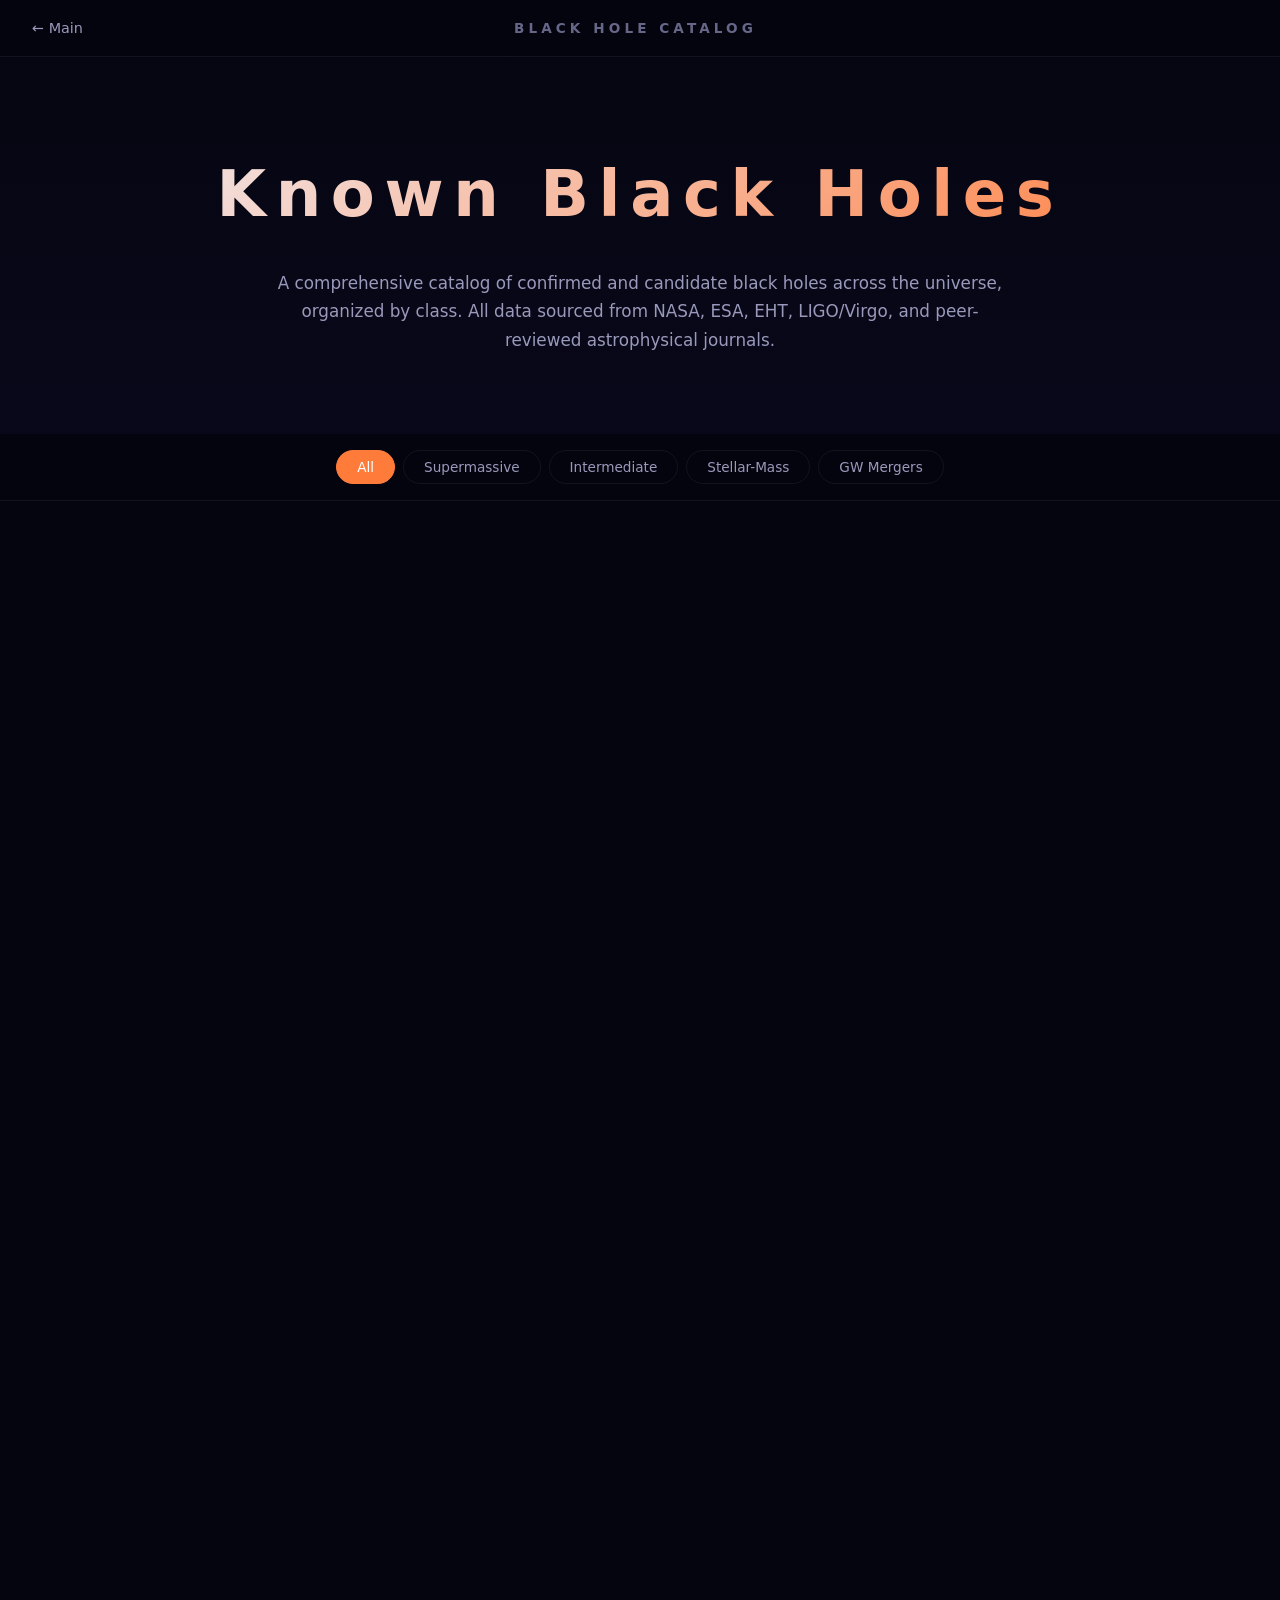
==== commit d28b2f3a: "V3.2: Fix scroll/controls, mobile perf, security Controls: - Mouse wheel now scrolls page (zoom only" ====
--- a/catalog.html
+++ b/catalog.html
@@ -3,6 +3,10 @@
 <head>
   <meta charset="UTF-8">
   <meta name="viewport" content="width=device-width, initial-scale=1.0">
+  <meta http-equiv="Content-Security-Policy" content="default-src 'self'; script-src 'self'; style-src 'self' 'unsafe-inline' https://fonts.googleapis.com; font-src https://fonts.gstatic.com; img-src 'self' https://upload.wikimedia.org https://*.wikipedia.org data:; connect-src 'self'; frame-ancestors 'none';">
+  <meta http-equiv="X-Content-Type-Options" content="nosniff">
+  <meta http-equiv="X-Frame-Options" content="DENY">
+  <meta name="referrer" content="strict-origin-when-cross-origin">
   <title>Black Hole Catalog — All Known Black Holes</title>
   <meta name="description" content="A comprehensive catalog of all known and confirmed black holes — stellar-mass, intermediate-mass, and supermassive — with data from NASA, ESA, EHT, and LIGO.">
   <link rel="icon" type="image/svg+xml" href="favicon.svg">
--- a/css/styles.css
+++ b/css/styles.css
@@ -136,6 +136,218 @@
   height: 20px;
 }
 
+/* ============ BH INFO HUD ============ */
+.bh-hud {
+  position: fixed;
+  bottom: 32px;
+  left: 32px;
+  z-index: 100;
+  background: rgba(5, 5, 16, 0.6);
+  backdrop-filter: blur(12px);
+  border: 1px solid var(--border-subtle);
+  border-radius: 12px;
+  padding: 16px 20px;
+  min-width: 220px;
+  opacity: 0;
+  animation: fadeIn 1.5s ease forwards 3s;
+  pointer-events: none;
+  transition: opacity 0.5s ease;
+}
+.bh-hud-name {
+  font-family: var(--font-heading);
+  font-size: 1.4rem;
+  font-weight: 700;
+  color: var(--accent);
+  letter-spacing: 0.05em;
+  margin-bottom: 2px;
+}
+.bh-hud-type {
+  font-size: 0.65rem;
+  color: var(--text-dim);
+  letter-spacing: 0.15em;
+  text-transform: uppercase;
+  margin-bottom: 12px;
+}
+.bh-hud-stats {
+  display: flex;
+  flex-direction: column;
+  gap: 6px;
+}
+.bh-hud-stat {
+  display: flex;
+  justify-content: space-between;
+  align-items: baseline;
+  gap: 16px;
+}
+.bh-hud-label {
+  font-size: 0.72rem;
+  color: var(--text-dim);
+  white-space: nowrap;
+}
+.bh-hud-value {
+  font-family: var(--font-heading);
+  font-size: 0.8rem;
+  color: var(--text-primary);
+  font-weight: 500;
+  text-align: right;
+}
+
+/* ============ SCALE RULER ============ */
+.scale-ruler {
+  position: fixed;
+  bottom: 32px;
+  right: 32px;
+  z-index: 100;
+  display: flex;
+  flex-direction: column;
+  align-items: flex-end;
+  gap: 4px;
+  opacity: 0;
+  animation: fadeIn 1.5s ease forwards 3.5s;
+  pointer-events: none;
+  transition: opacity 0.5s ease;
+}
+.scale-bar {
+  position: relative;
+  width: 120px;
+  height: 12px;
+}
+.scale-line {
+  position: absolute;
+  top: 50%;
+  left: 0;
+  right: 0;
+  height: 1px;
+  background: rgba(255, 255, 255, 0.4);
+}
+.scale-ticks {
+  position: absolute;
+  top: 0;
+  left: 0;
+  right: 0;
+  bottom: 0;
+  display: flex;
+  justify-content: space-between;
+}
+.scale-tick {
+  width: 1px;
+  height: 100%;
+  background: rgba(255, 255, 255, 0.4);
+}
+.scale-label {
+  font-family: var(--font-heading);
+  font-size: 0.7rem;
+  color: var(--text-dim);
+  letter-spacing: 0.05em;
+}
+
+/* ============ SCALE COMPARISON ============ */
+.scale-compare {
+  position: fixed;
+  bottom: 32px;
+  left: 50%;
+  transform: translateX(-50%);
+  z-index: 100;
+  opacity: 0;
+  animation: fadeIn 1.5s ease forwards 4s;
+  transition: opacity 0.5s ease;
+}
+.scale-compare-toggle {
+  display: flex;
+  align-items: center;
+  gap: 6px;
+  background: rgba(5, 5, 16, 0.5);
+  backdrop-filter: blur(10px);
+  border: 1px solid var(--border-subtle);
+  border-radius: 20px;
+  padding: 6px 14px;
+  color: var(--text-dim);
+  font-family: var(--font-heading);
+  font-size: 0.72rem;
+  cursor: pointer;
+  letter-spacing: 0.05em;
+  transition: all 0.3s ease;
+}
+.scale-compare-toggle:hover {
+  border-color: var(--accent-blue);
+  color: var(--text-primary);
+}
+.scale-compare-toggle.active {
+  border-color: var(--accent-blue);
+  background: rgba(74, 158, 255, 0.1);
+  color: var(--text-primary);
+}
+.scale-compare-info {
+  position: absolute;
+  bottom: 40px;
+  left: 50%;
+  transform: translateX(-50%);
+  background: rgba(5, 5, 16, 0.85);
+  backdrop-filter: blur(16px);
+  border: 1px solid var(--border-subtle);
+  border-radius: 12px;
+  padding: 16px 20px;
+  min-width: 320px;
+  display: flex;
+  flex-direction: column;
+  gap: 8px;
+}
+.scale-item {
+  display: flex;
+  align-items: center;
+  gap: 8px;
+  font-size: 0.75rem;
+  color: var(--text-secondary);
+}
+.scale-item-highlight {
+  color: var(--text-primary);
+  font-weight: 500;
+}
+.scale-dot {
+  width: 8px;
+  height: 8px;
+  border-radius: 50%;
+  flex-shrink: 0;
+}
+.scale-note {
+  margin-top: 8px;
+  padding-top: 8px;
+  border-top: 1px solid var(--border-subtle);
+  font-size: 0.7rem;
+  color: var(--accent);
+  font-style: italic;
+  line-height: 1.4;
+}
+
+/* Hide HUD elements when scrolled past hero */
+body.scrolled-past-hero .bh-hud,
+body.scrolled-past-hero .scale-ruler,
+body.scrolled-past-hero .scale-compare {
+  opacity: 0 !important;
+  pointer-events: none !important;
+}
+
+@media (max-width: 768px) {
+  .bh-hud {
+    bottom: auto;
+    top: 80px;
+    left: 16px;
+    padding: 10px 14px;
+    min-width: 180px;
+  }
+  .bh-hud-name { font-size: 1.1rem; }
+  .scale-ruler {
+    bottom: 16px;
+    right: 16px;
+  }
+  .scale-compare {
+    bottom: 16px;
+  }
+  .scale-compare-info {
+    min-width: 260px;
+  }
+}
+
 /* ============ CREATE MODE ============ */
 .create-btn {
   position: fixed;
@@ -210,6 +422,7 @@
   width: 100%;
   height: 100%;
   display: block;
+  /* touch-action handled via JS: horizontal swipe = orbit, vertical = page scroll */
 }
 .hero-overlay {
   position: absolute;
@@ -228,7 +441,7 @@
   letter-spacing: 0.3em;
   text-transform: uppercase;
   color: #fff;
-  text-shadow: 0 0 60px rgba(255,123,58,0.3), 0 0 120px rgba(255,123,58,0.1);
+  text-shadow: 0 0 40px rgba(255,123,58,0.4), 0 0 80px rgba(255,123,58,0.15), 0 2px 20px rgba(0,0,0,0.5);
   opacity: 0;
   animation: heroTitleIn 2s ease forwards 1.5s;
 }
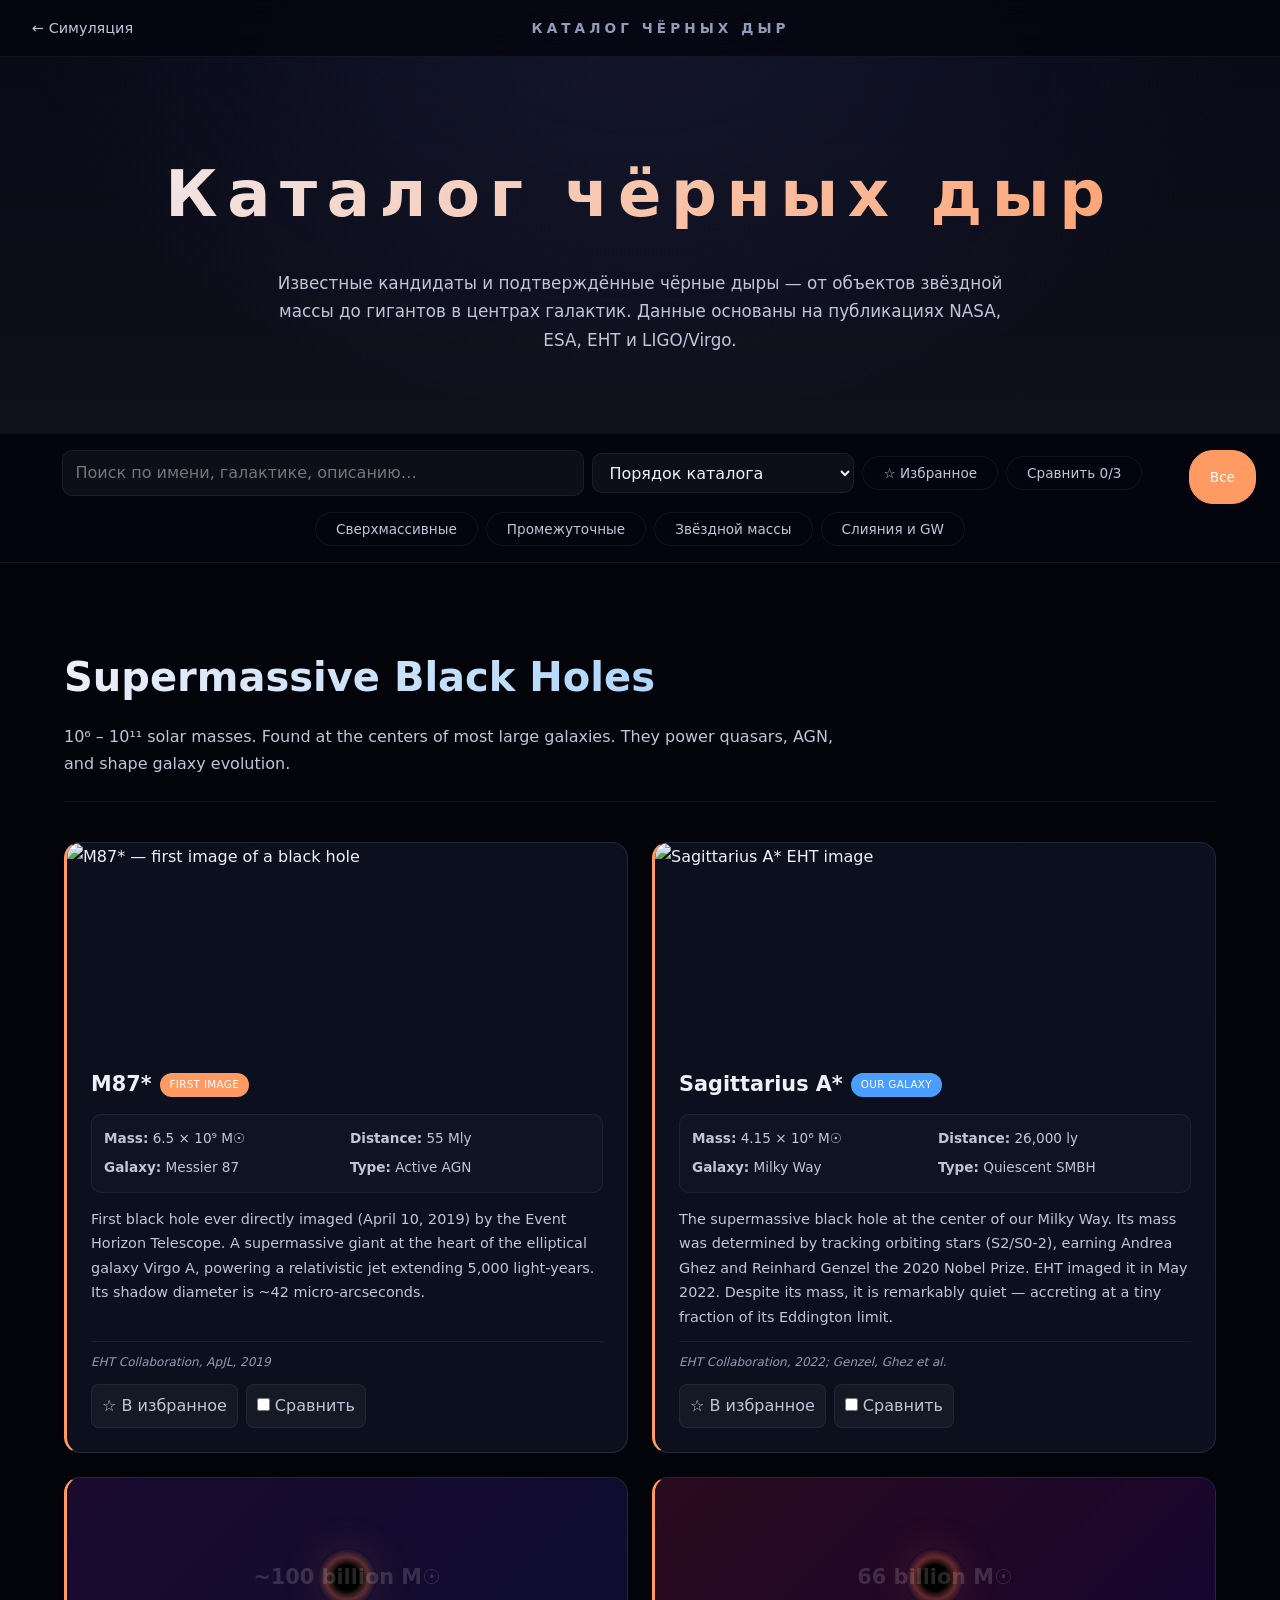
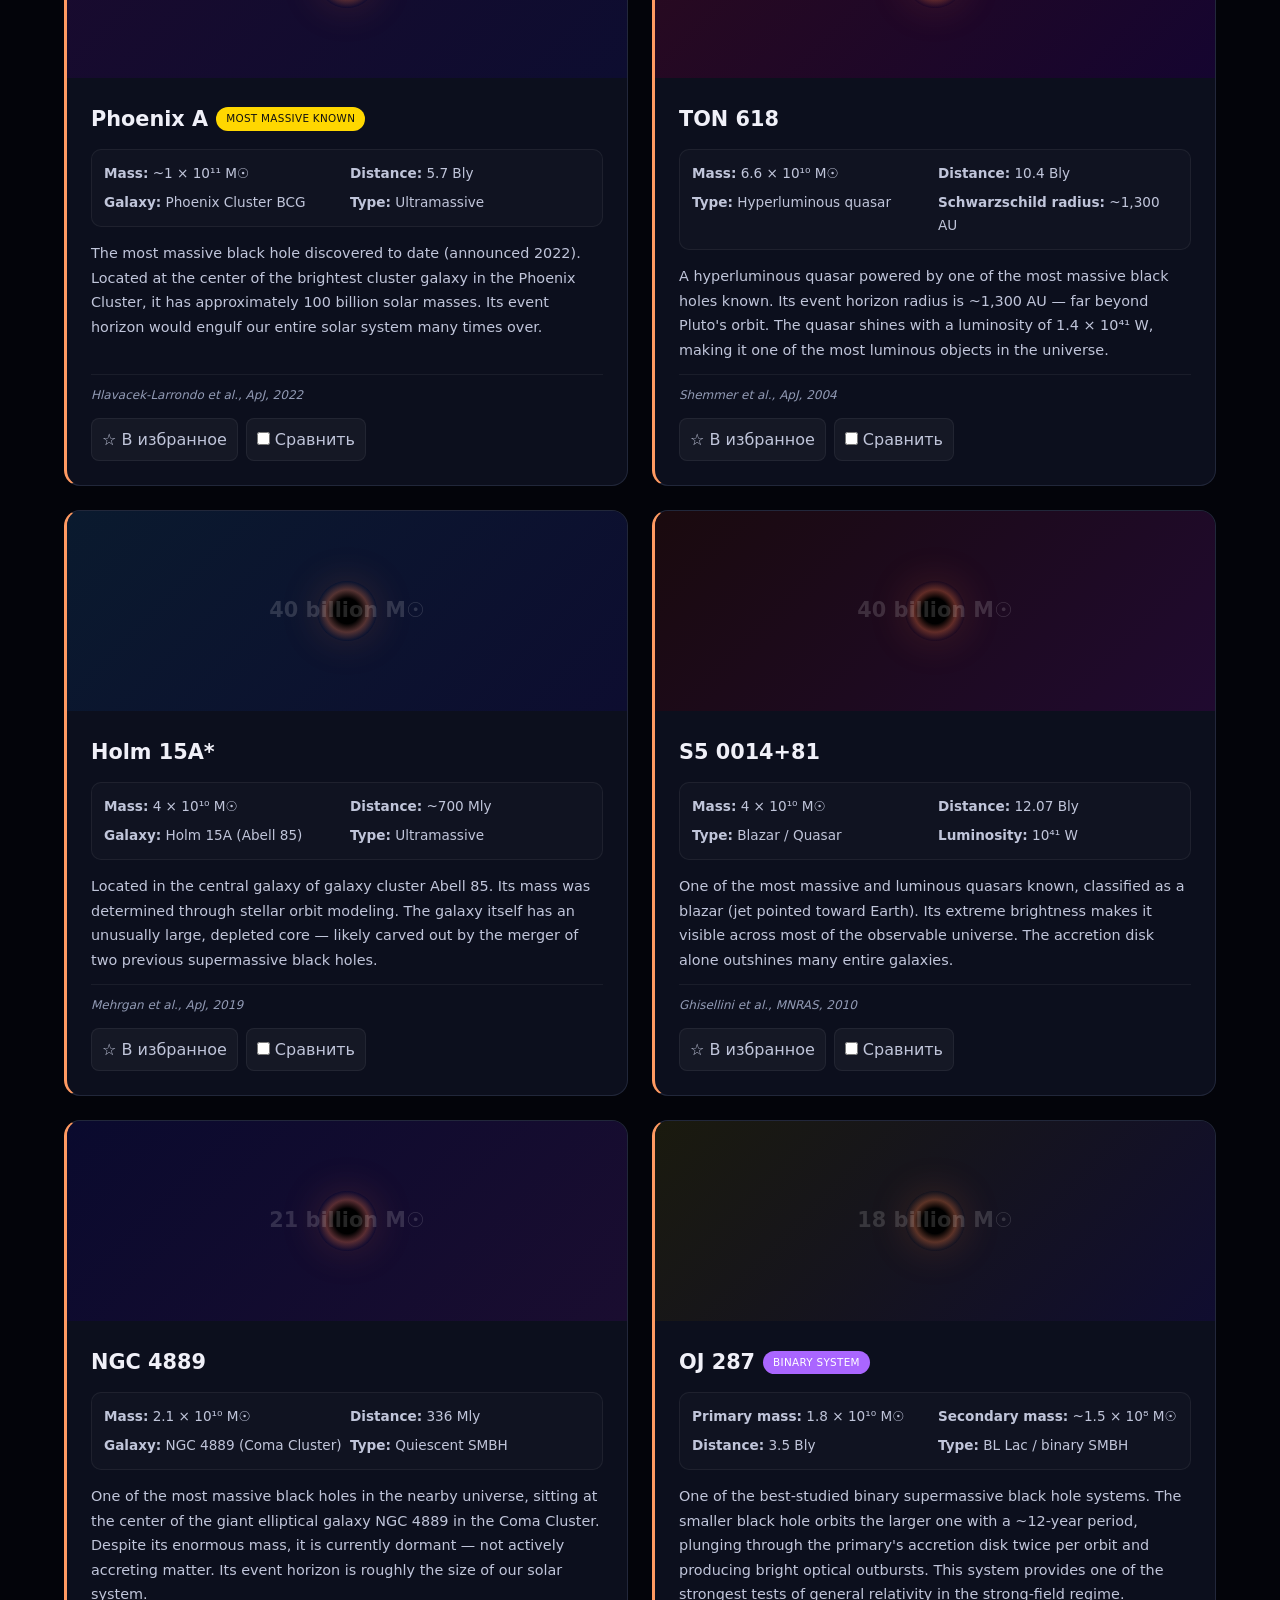
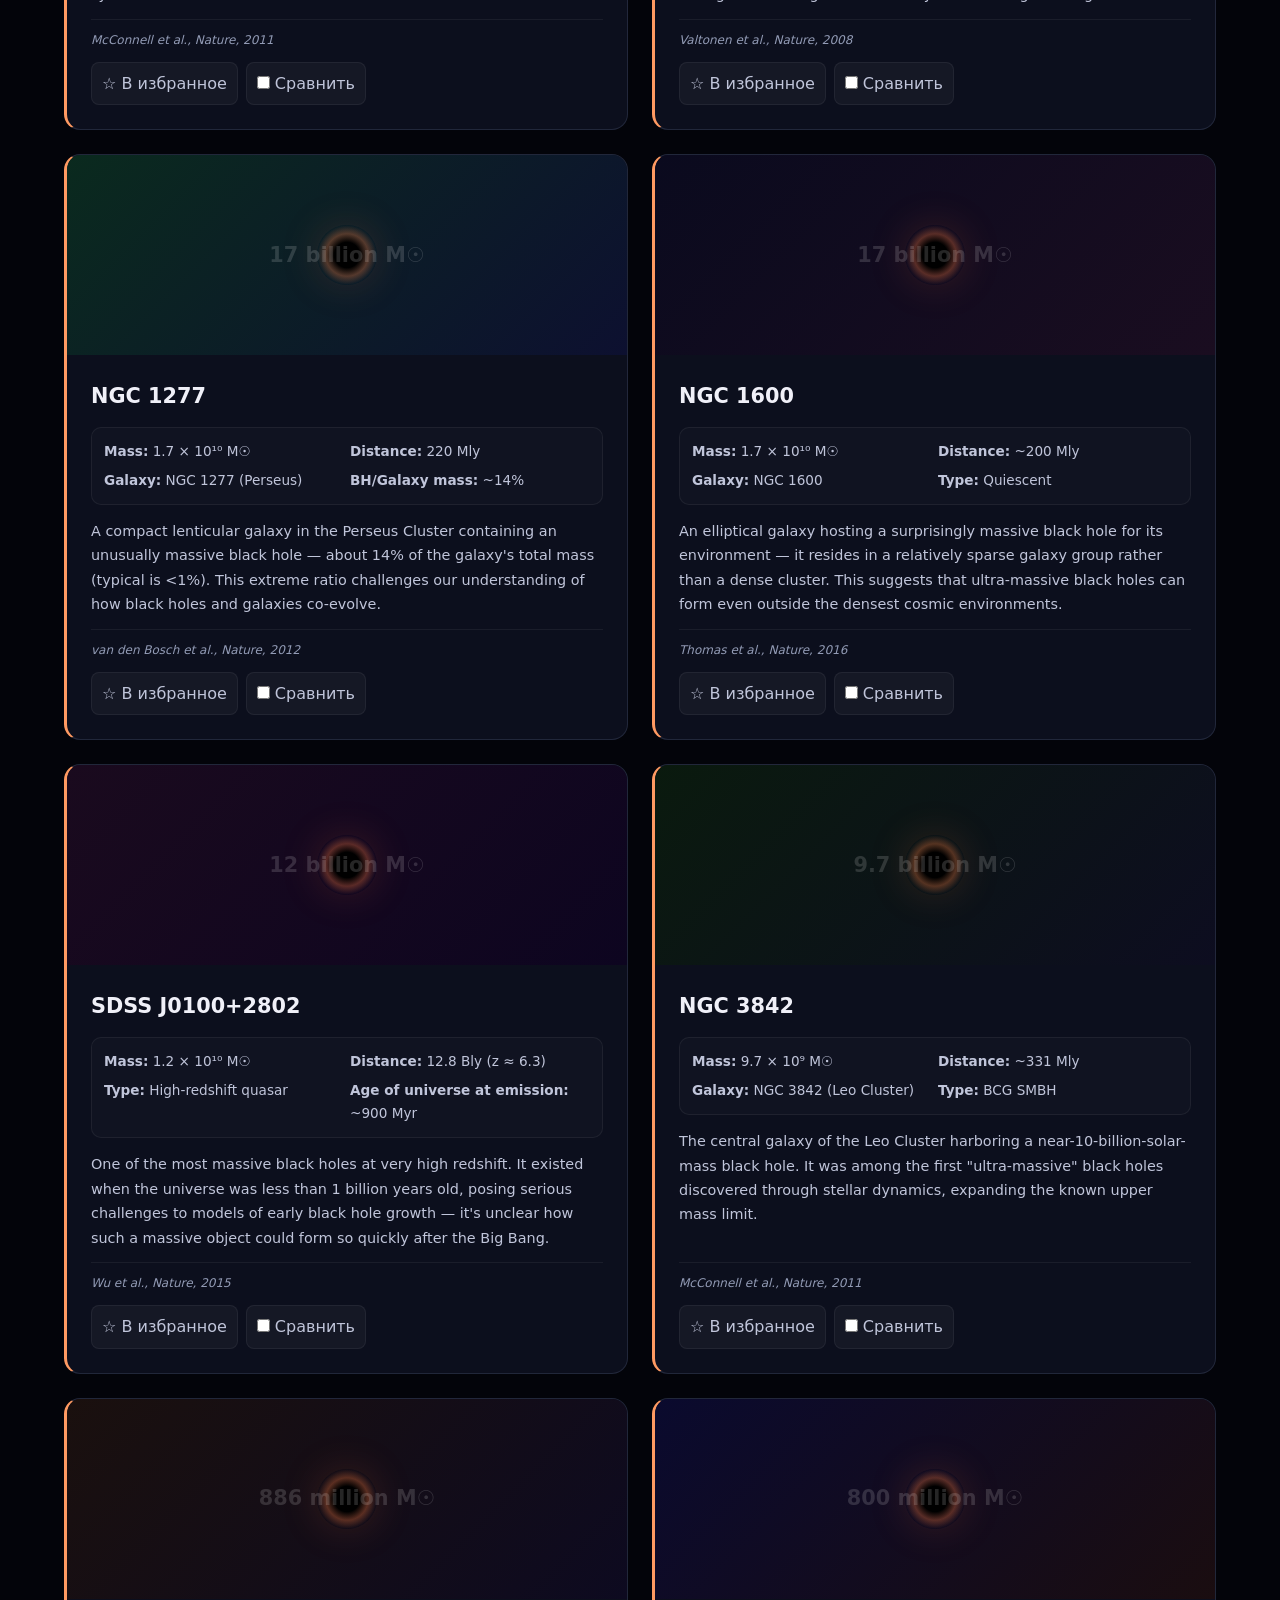
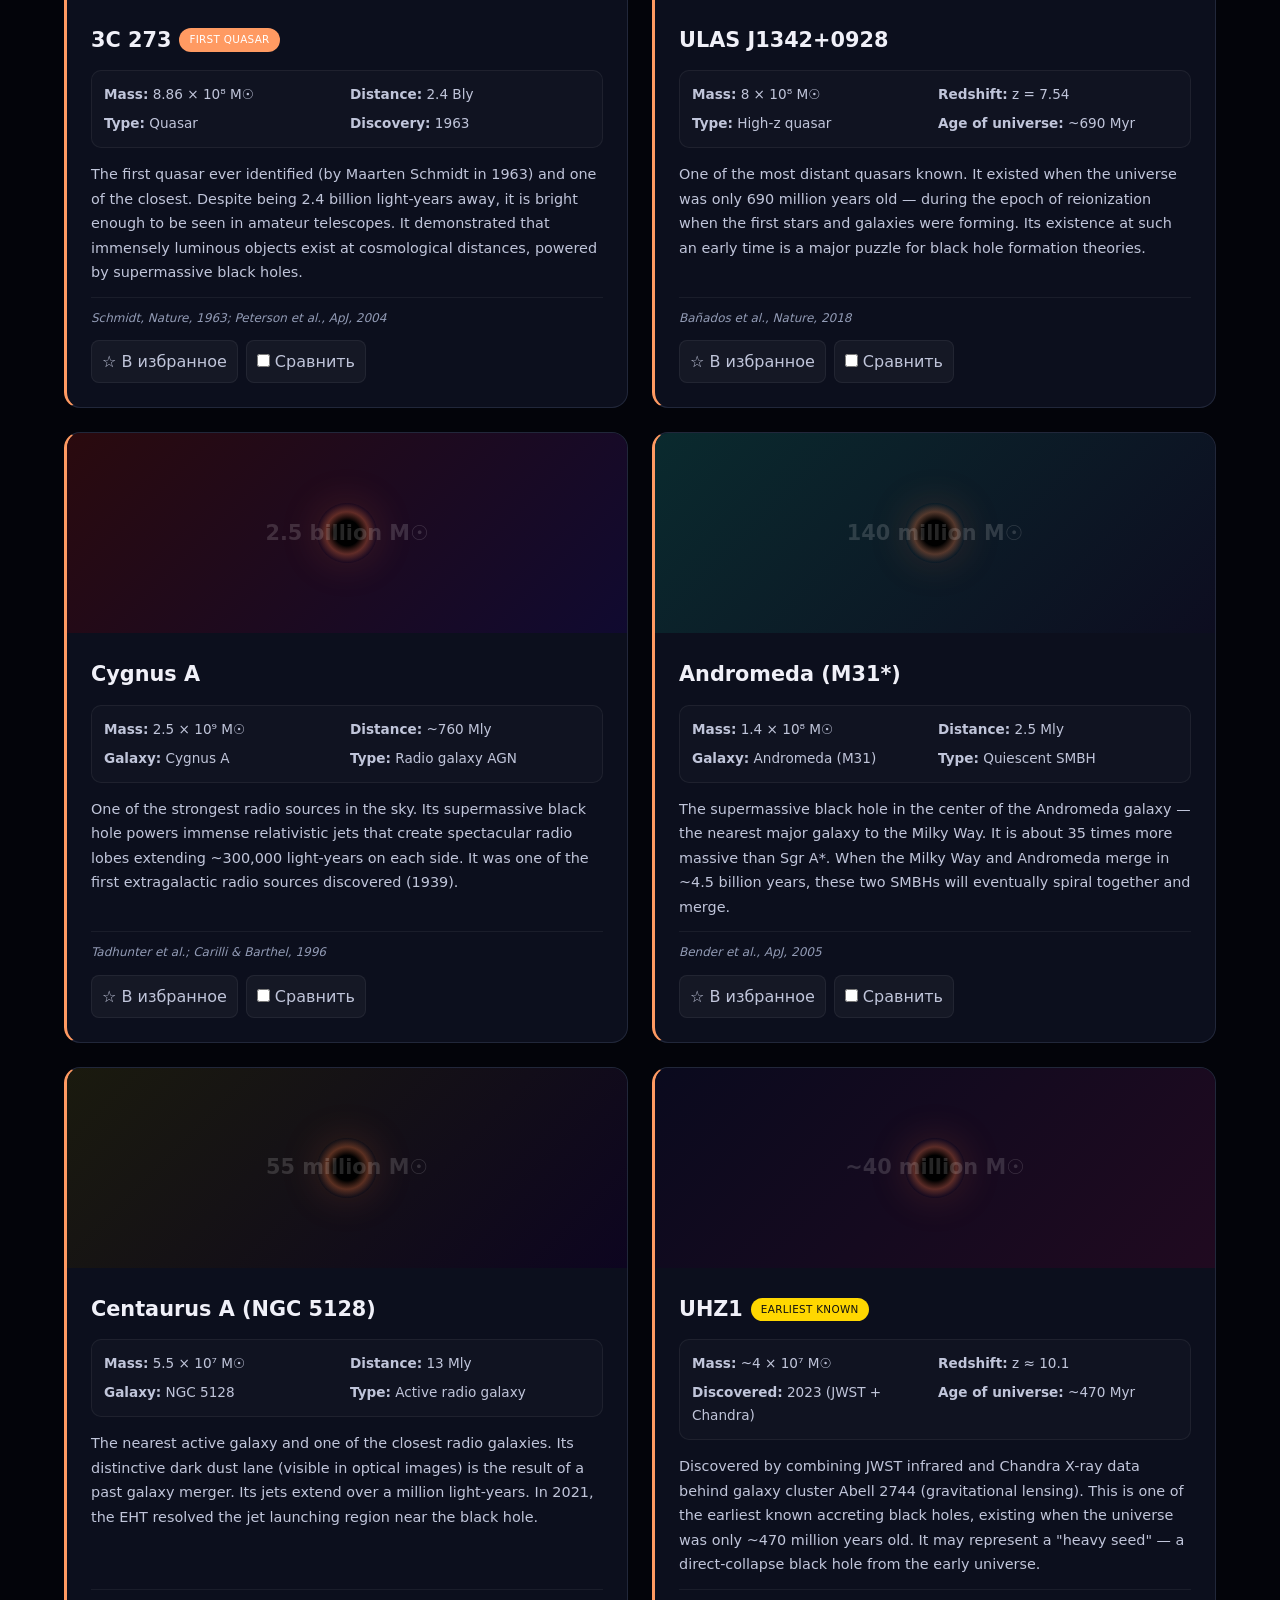
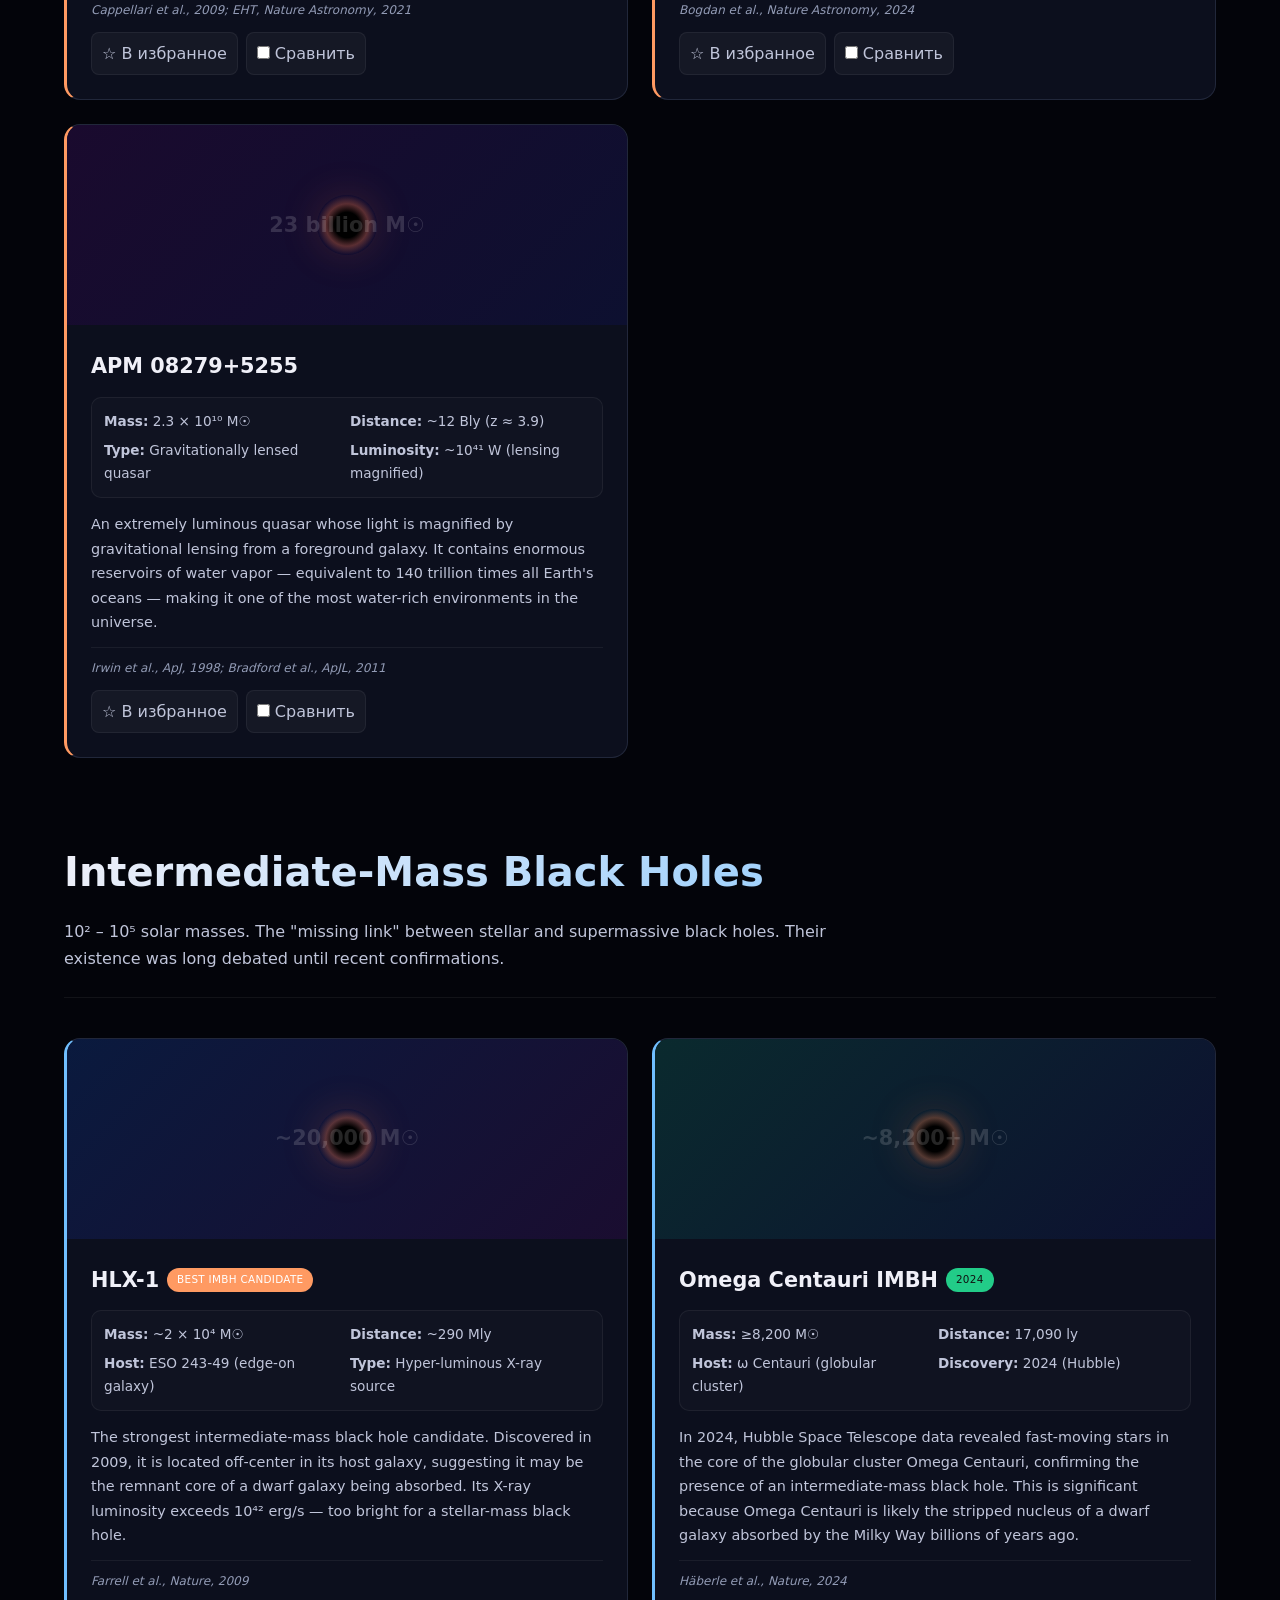
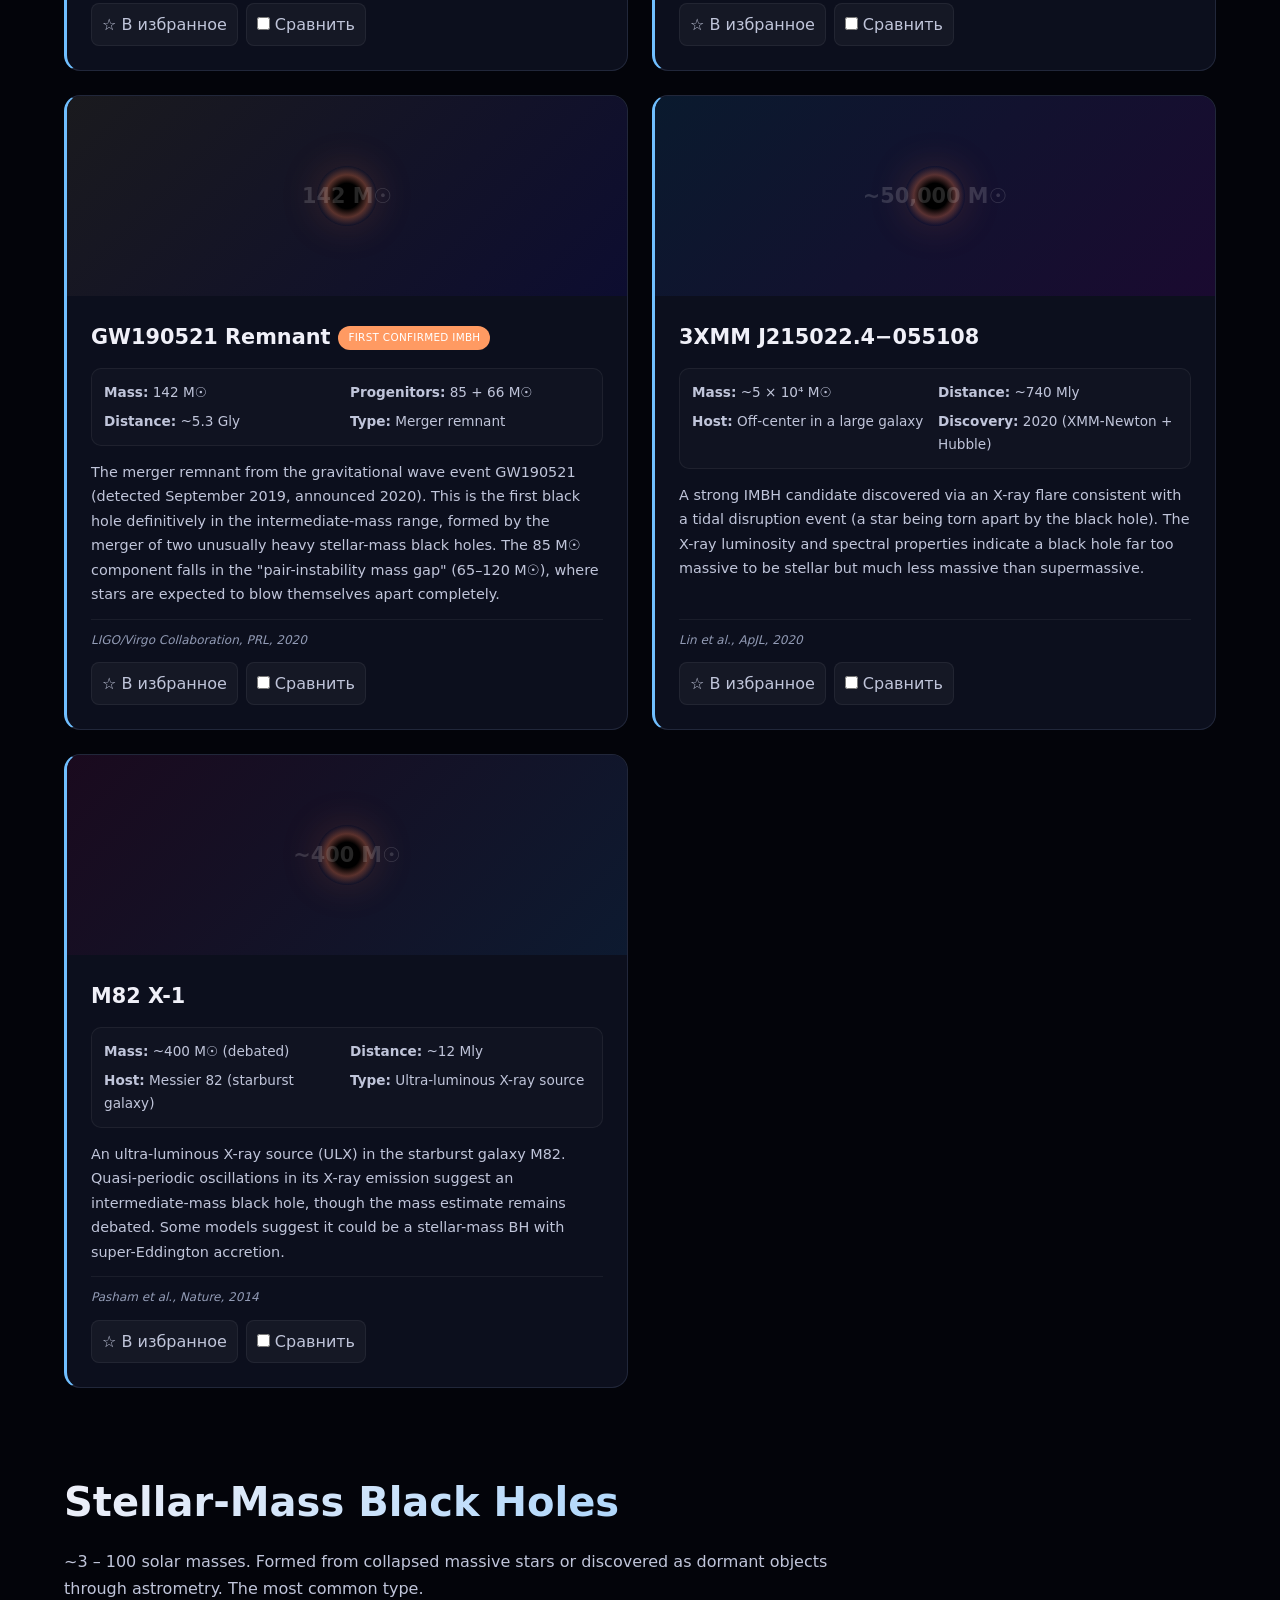
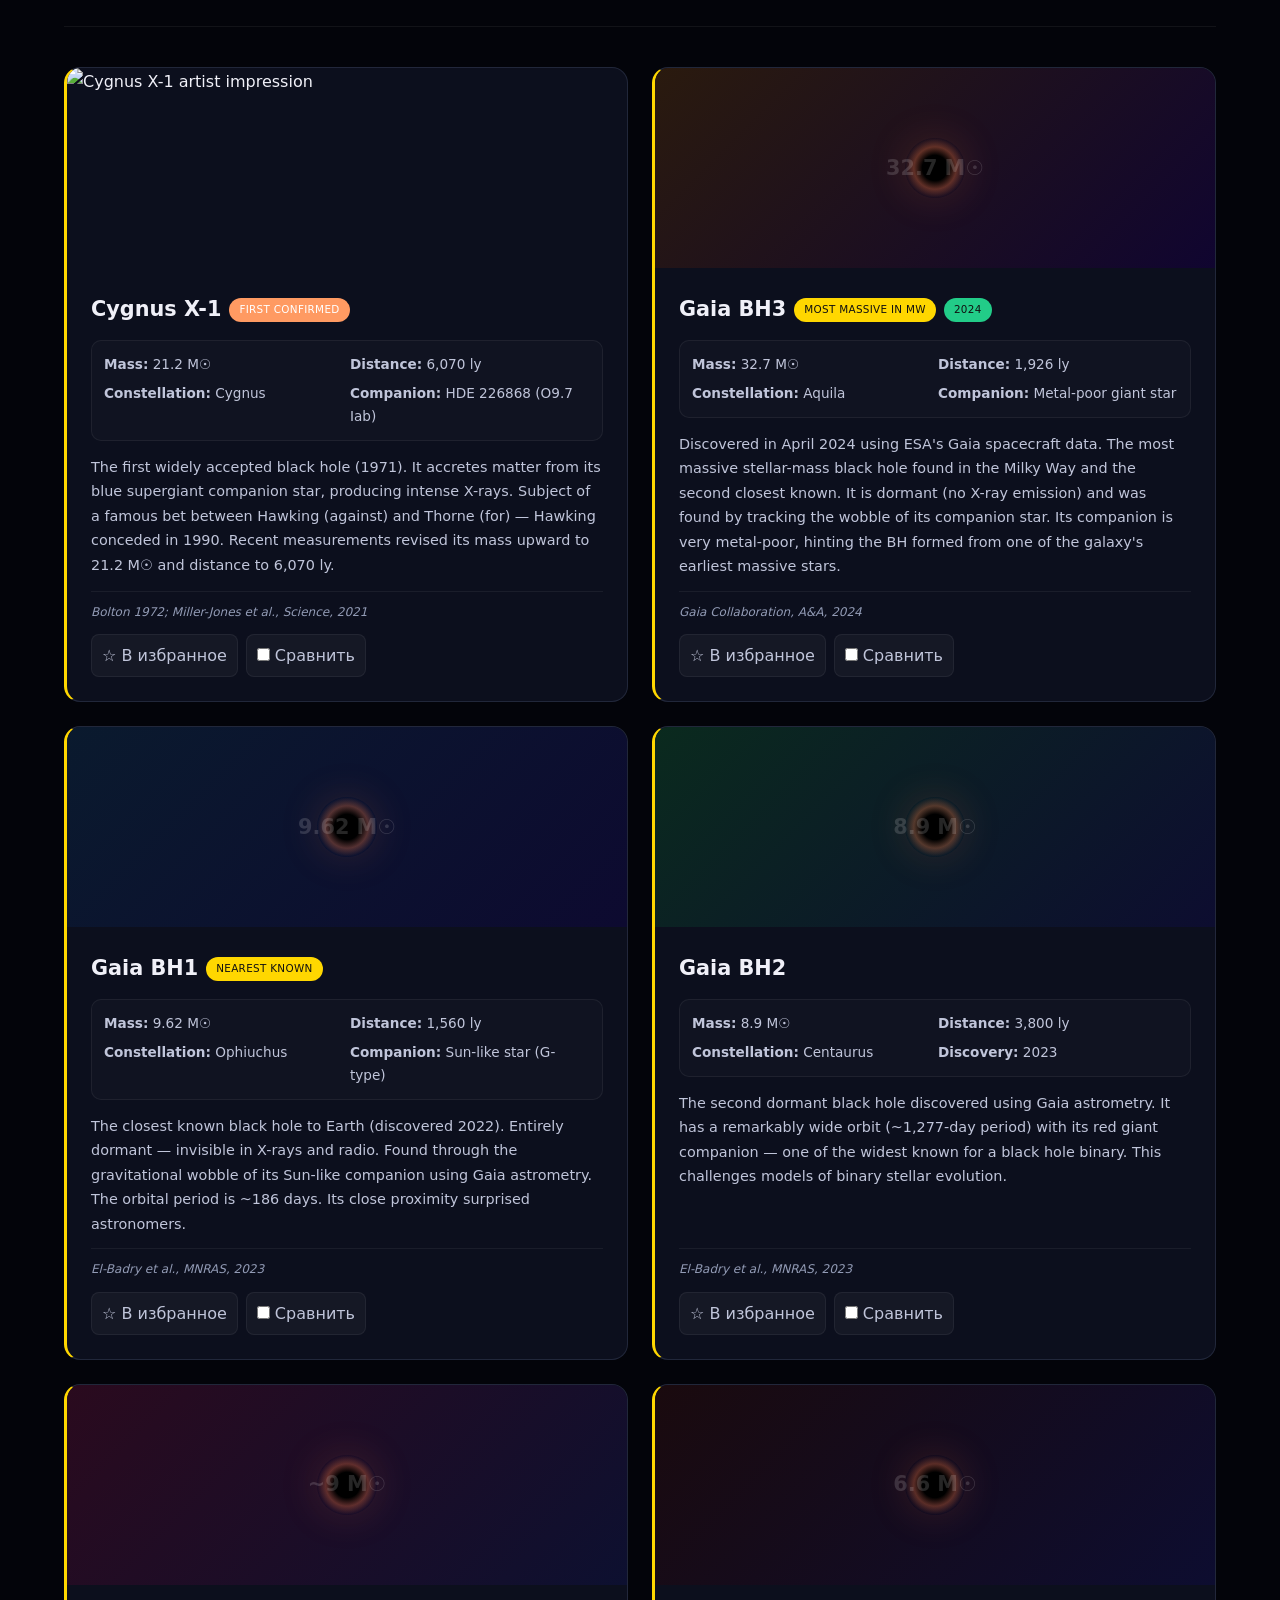
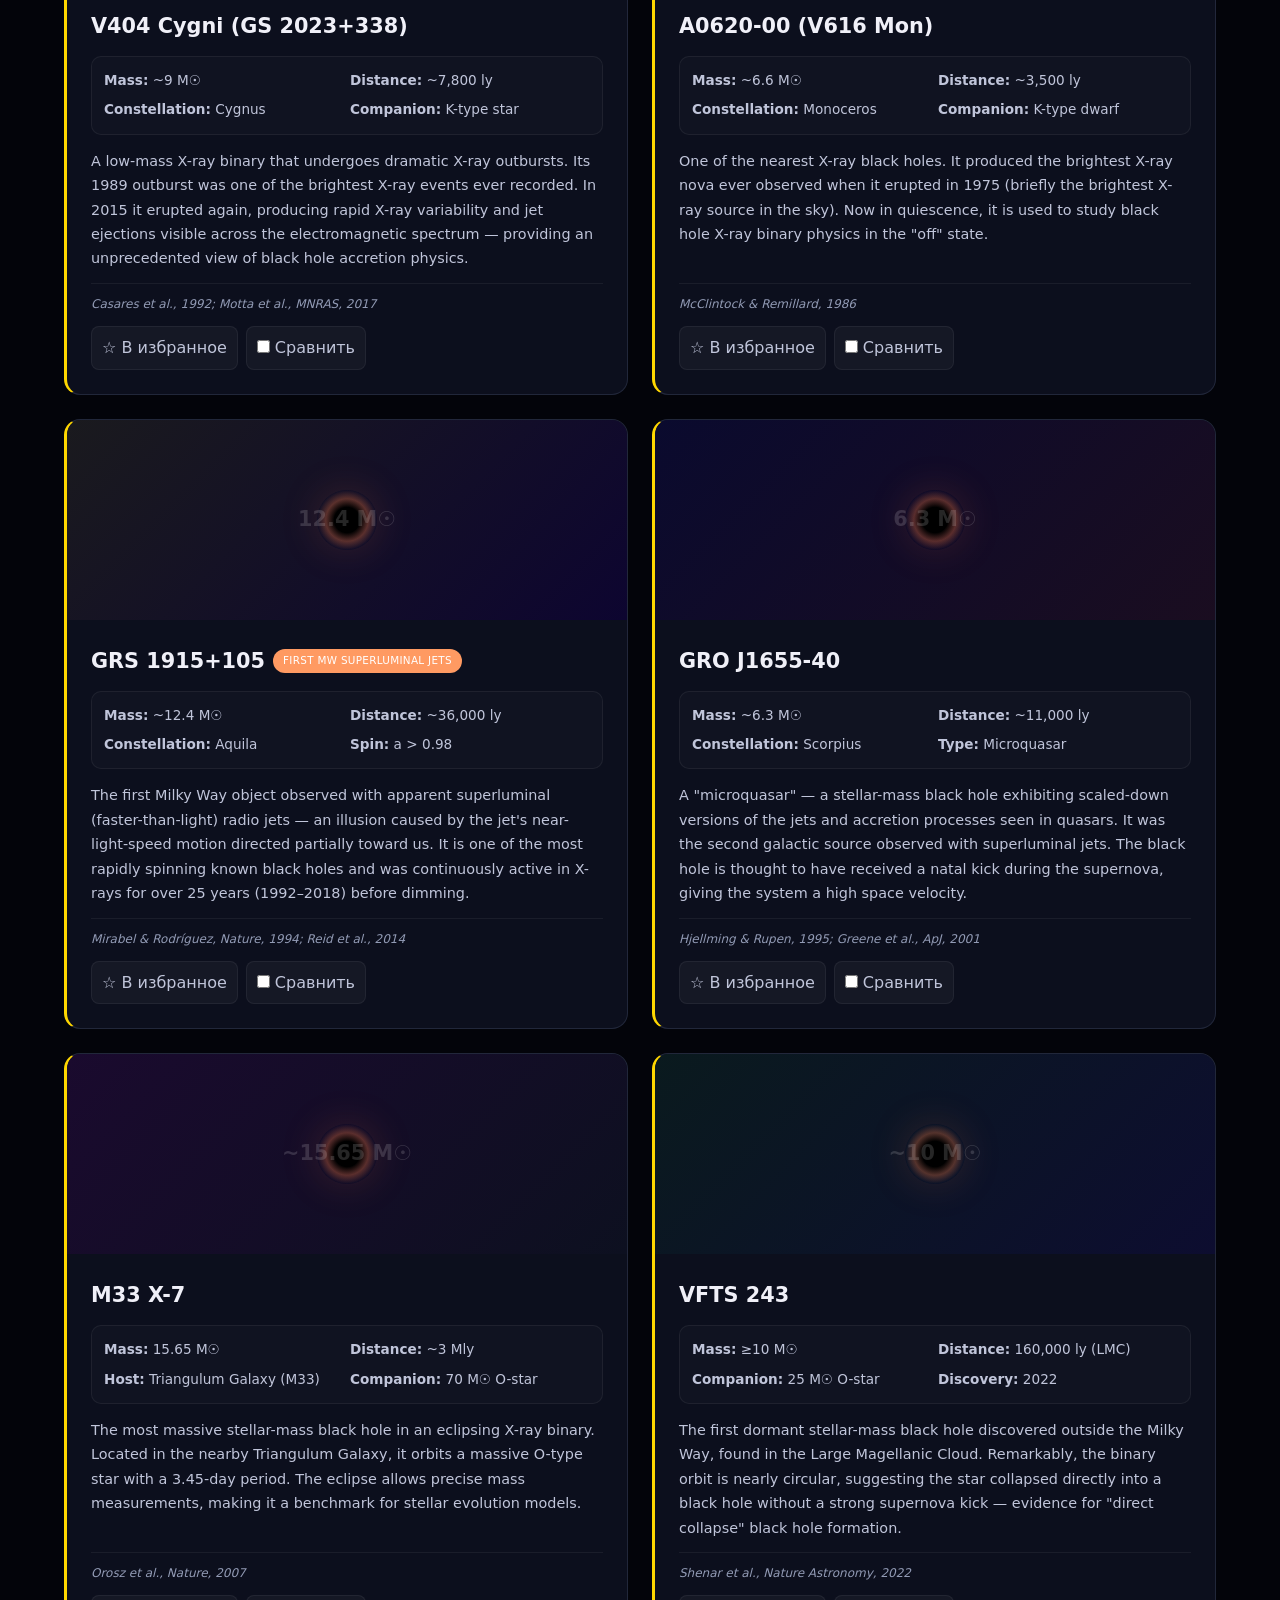
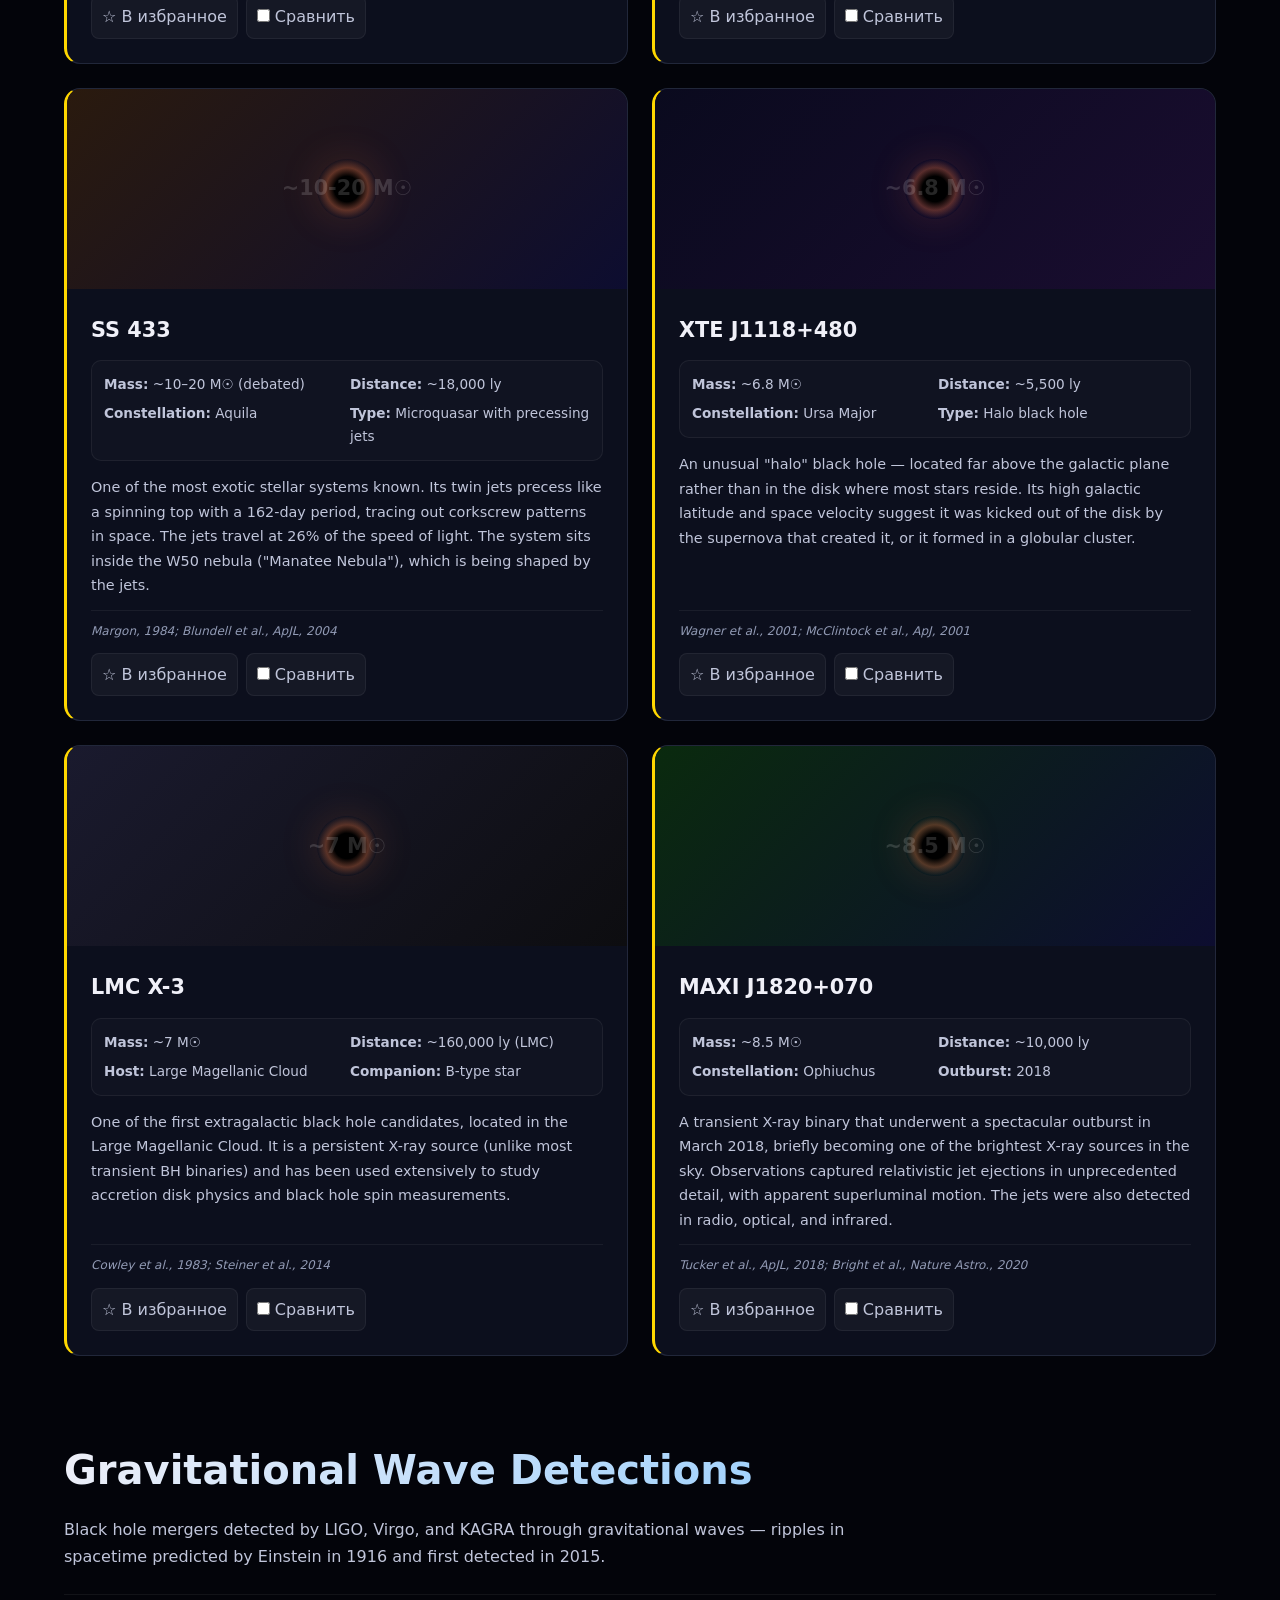
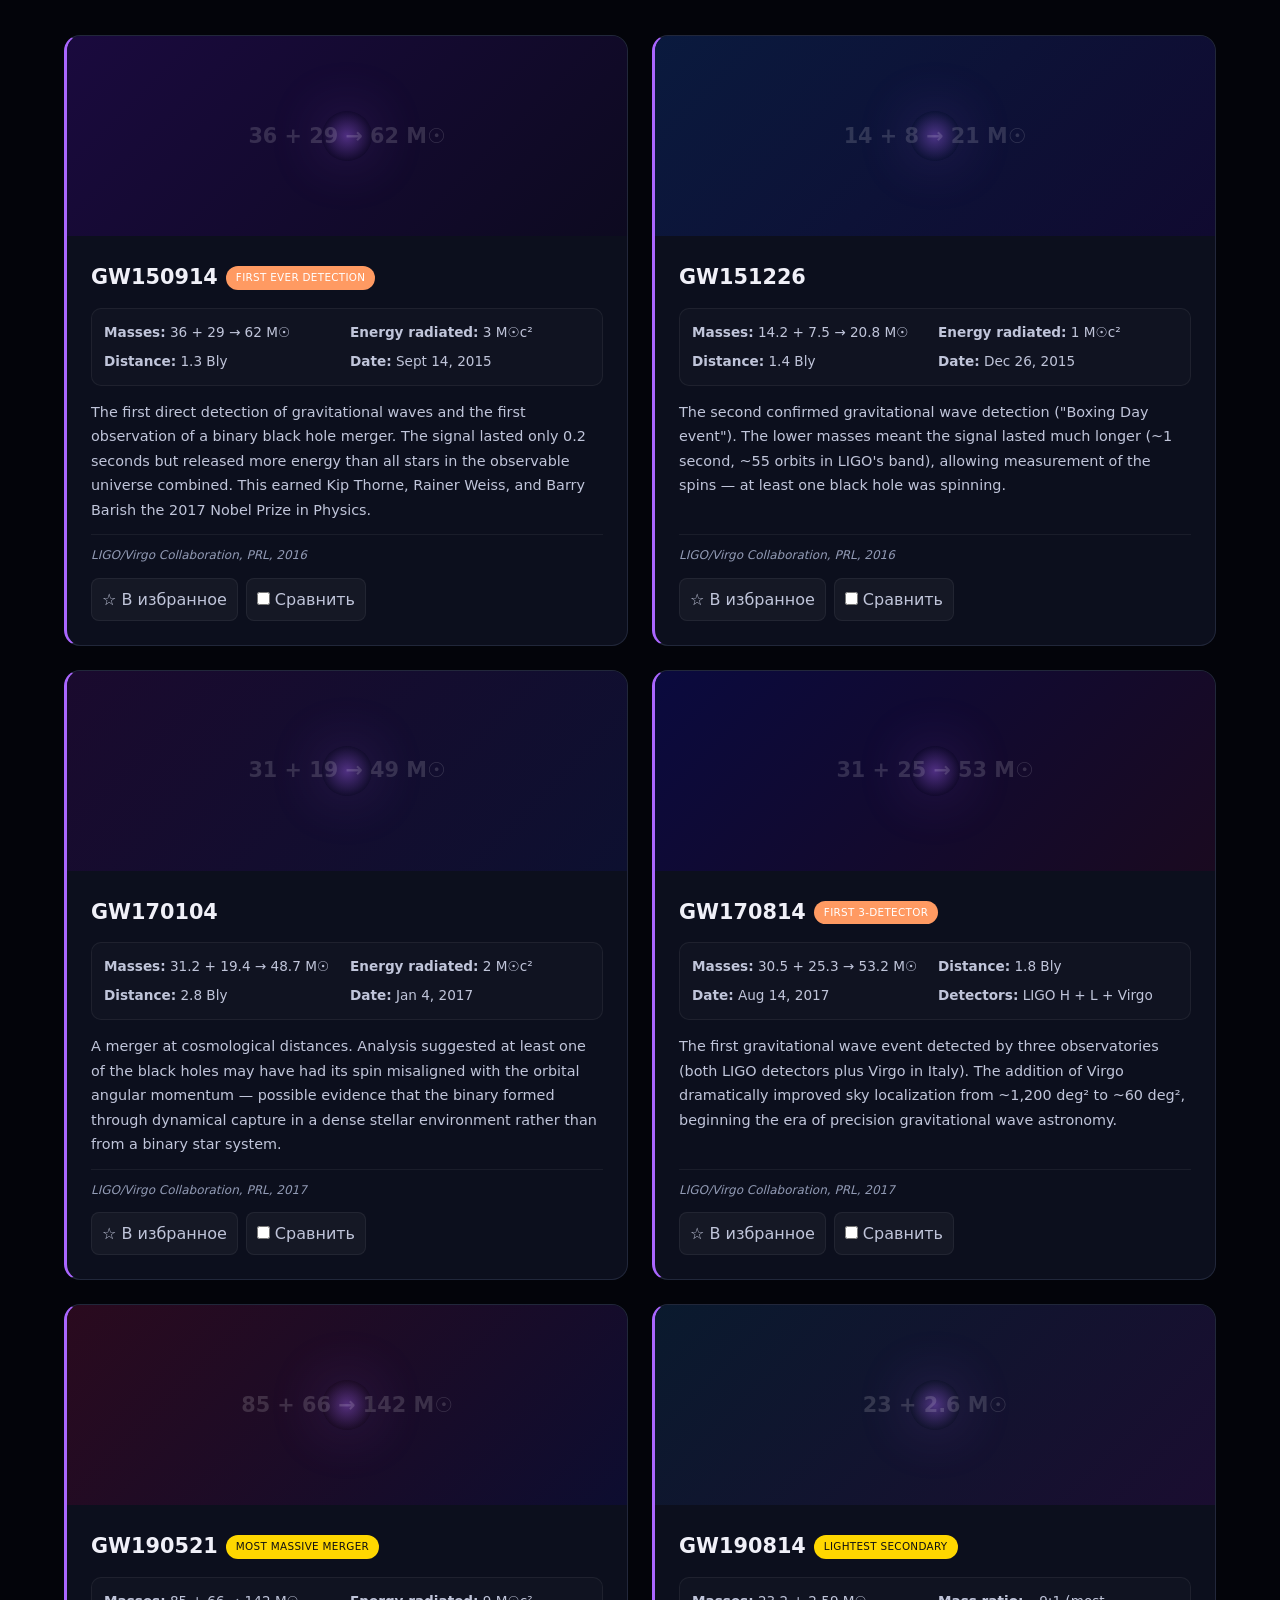
==== commit c472c980: "Improve black hole simulation UX and performance" ====
--- a/catalog.html
+++ b/catalog.html
@@ -1,14 +1,16 @@
 <!DOCTYPE html>
-<html lang="en">
+<html lang="ru">
 <head>
   <meta charset="UTF-8">
   <meta name="viewport" content="width=device-width, initial-scale=1.0">
-  <meta http-equiv="Content-Security-Policy" content="default-src 'self'; script-src 'self'; style-src 'self' 'unsafe-inline' https://fonts.googleapis.com; font-src https://fonts.gstatic.com; img-src 'self' https://upload.wikimedia.org https://*.wikipedia.org data:; connect-src 'self'; frame-ancestors 'none';">
+  <!-- Security -->
+  <meta http-equiv="Content-Security-Policy" content="default-src 'none'; script-src 'self'; style-src 'self' 'unsafe-inline' https://fonts.googleapis.com; font-src https://fonts.gstatic.com; img-src 'self' https://upload.wikimedia.org https://*.wikipedia.org data:; connect-src 'self'; manifest-src 'self'; frame-ancestors 'none'; base-uri 'self'; form-action 'none';">
   <meta http-equiv="X-Content-Type-Options" content="nosniff">
   <meta http-equiv="X-Frame-Options" content="DENY">
   <meta name="referrer" content="strict-origin-when-cross-origin">
-  <title>Black Hole Catalog — All Known Black Holes</title>
-  <meta name="description" content="A comprehensive catalog of all known and confirmed black holes — stellar-mass, intermediate-mass, and supermassive — with data from NASA, ESA, EHT, and LIGO.">
+  <meta http-equiv="Permissions-Policy" content="camera=(), microphone=(), geolocation=(), payment=(), usb=(), magnetometer=(), gyroscope=(), accelerometer=()">
+  <title>Каталог чёрных дыр — Black Hole</title>
+  <meta name="description" content="Каталог известных чёрных дыр: сверхмассивные, промежуточной и звёздной массы, а также объекты, обнаруженные по гравитационным волнам.">
   <link rel="icon" type="image/svg+xml" href="favicon.svg">
   <link rel="preconnect" href="https://fonts.googleapis.com">
   <link rel="preconnect" href="https://fonts.gstatic.com" crossorigin>
@@ -20,24 +22,30 @@
 
   <!-- NAV -->
   <nav class="site-nav">
-    <a href="index.html" class="nav-link">← Main</a>
-    <span class="nav-title">BLACK HOLE CATALOG</span>
+    <a href="index.html" class="nav-link">← Симуляция</a>
+    <span class="nav-title">КАТАЛОГ ЧЁРНЫХ ДЫР</span>
     <span class="nav-spacer"></span>
   </nav>
 
   <!-- HERO -->
   <header class="catalog-hero">
-    <h1 class="catalog-hero-title">Known Black Holes</h1>
-    <p class="catalog-hero-sub">A comprehensive catalog of confirmed and candidate black holes across the universe, organized by class. All data sourced from NASA, ESA, EHT, LIGO/Virgo, and peer-reviewed astrophysical journals.</p>
+    <h1 class="catalog-hero-title">Каталог чёрных дыр</h1>
+    <p class="catalog-hero-sub">Известные кандидаты и подтверждённые чёрные дыры — от объектов звёздной массы до гигантов в центрах галактик. Данные основаны на публикациях NASA, ESA, EHT и LIGO/Virgo.</p>
   </header>
 
   <!-- FILTER TABS -->
   <div class="filter-bar">
-    <button class="filter-btn active" data-filter="all">All</button>
-    <button class="filter-btn" data-filter="supermassive">Supermassive</button>
-    <button class="filter-btn" data-filter="intermediate">Intermediate</button>
-    <button class="filter-btn" data-filter="stellar">Stellar-Mass</button>
-    <button class="filter-btn" data-filter="merger">GW Mergers</button>
+    <div class="catalog-tools">
+      <input id="catalog-search" type="search" placeholder="Поиск по имени, галактике, описанию…" aria-label="Поиск по каталогу">
+      <select id="catalog-sort" aria-label="Сортировка"><option value="default">Порядок каталога</option><option value="name">Название: А—Я</option><option value="mass">Масса: больше → меньше</option></select>
+      <button class="filter-btn" id="favorites-filter" type="button" aria-pressed="false">☆ Избранное</button>
+      <button class="filter-btn" id="compare-toggle" type="button">Сравнить <span id="compare-count">0</span>/3</button>
+    </div>
+    <button class="filter-btn active" data-filter="all">Все</button>
+    <button class="filter-btn" data-filter="supermassive">Сверхмассивные</button>
+    <button class="filter-btn" data-filter="intermediate">Промежуточные</button>
+    <button class="filter-btn" data-filter="stellar">Звёздной массы</button>
+    <button class="filter-btn" data-filter="merger">Слияния и GW</button>
   </div>
 
   <main class="catalog-main">
@@ -905,54 +913,16 @@
   <footer class="site-footer">
     <div class="footer-inner">
       <div class="footer-title">BLACK HOLE</div>
-      <p class="footer-text">All scientific information sourced from NASA, ESA, EHT, LIGO/Virgo/KAGRA, and peer-reviewed journals.</p>
-      <p class="footer-text"><a href="index.html" style="color: var(--accent); text-decoration: none;">← Back to Main Page & 3D Simulation</a></p>
+      <p class="footer-text">Научные сведения собраны по материалам NASA, ESA, EHT, LIGO/Virgo/KAGRA и рецензируемых журналов.</p>
+      <p class="footer-text"><a href="index.html" style="color: var(--accent); text-decoration: none;">← Вернуться к 3D-симуляции</a></p>
       <div class="footer-credits">
-        <p>Images: NASA, ESA, EHT Collaboration, ESO — public domain / CC BY 4.0</p>
+        <p>Изображения: NASA, ESA, EHT Collaboration, ESO — public domain / CC BY 4.0</p>
       </div>
     </div>
   </footer>
 
-  <!-- Filter script -->
-  <script>
-    document.addEventListener('DOMContentLoaded', () => {
-      // Filter buttons
-      const filterBtns = document.querySelectorAll('.filter-btn');
-      const cards = document.querySelectorAll('.bh-card');
-      const sections = document.querySelectorAll('.catalog-class');
-
-      filterBtns.forEach(btn => {
-        btn.addEventListener('click', () => {
-          const filter = btn.dataset.filter;
-
-          filterBtns.forEach(b => b.classList.remove('active'));
-          btn.classList.add('active');
-
-          if (filter === 'all') {
-            sections.forEach(s => s.style.display = '');
-            cards.forEach(c => c.style.display = '');
-          } else {
-            sections.forEach(s => {
-              s.style.display = s.id === filter ? '' : 'none';
-            });
-            cards.forEach(c => {
-              c.style.display = c.dataset.category === filter ? '' : 'none';
-            });
-          }
-        });
-      });
-
-      // Scroll reveal
-      const reveals = document.querySelectorAll('.reveal');
-      const observer = new IntersectionObserver((entries) => {
-        entries.forEach(entry => {
-          if (entry.isIntersecting) {
-            entry.target.classList.add('visible');
-          }
-        });
-      }, { threshold: 0.05, rootMargin: '0px 0px -30px 0px' });
-      reveals.forEach(el => observer.observe(el));
-    });
-  </script>
+  <div class="compare-panel" id="compare-panel" aria-live="polite" hidden></div>
+  <script src="js/catalog.js" defer></script>
 </body>
 </html>
+<!-- legacy inline block removed -->
--- a/css/styles.css
+++ b/css/styles.css
@@ -1,15 +1,18 @@
 /* ============================================
-   BLACK HOLE — Styles
+   BLACK HOLE — Glassmorphism Redesign
+   Simulation as fixed background, glass panels
    ============================================ */
 
 :root {
-  --bg-deep: #050510;
-  --bg-section: #08081a;
-  --bg-card: #0f0f25;
-  --bg-card-hover: #161640;
+  --glass: rgba(6, 4, 18, 0.78);
+  --glass-light: rgba(10, 8, 24, 0.68);
+  --glass-card: rgba(255, 255, 255, 0.04);
+  --glass-card-hover: rgba(255, 255, 255, 0.07);
+  --glass-border: rgba(255, 255, 255, 0.08);
+  --glass-blur: 12px;
   --text-primary: #f0f0f8;
-  --text-secondary: #9999bb;
-  --text-dim: #666688;
+  --text-secondary: #a8a8c8;
+  --text-dim: #6a6a8a;
   --accent: #ff7b3a;
   --accent-glow: rgba(255, 123, 58, 0.3);
   --accent-blue: #4a9eff;
@@ -20,15 +23,10 @@
 }
 
 *, *::before, *::after { box-sizing: border-box; margin: 0; padding: 0; }
-
-html {
-  scroll-behavior: smooth;
-  overflow-x: hidden;
-}
-
+html { scroll-behavior: smooth; overflow-x: hidden; }
 body {
   font-family: var(--font-body);
-  background: var(--bg-deep);
+  background: #000;
   color: var(--text-primary);
   line-height: 1.7;
   overflow-x: hidden;
@@ -36,70 +34,38 @@
 
 /* ============ LOADING SCREEN ============ */
 #loader {
-  position: fixed;
-  inset: 0;
-  z-index: 10000;
+  position: fixed; inset: 0; z-index: 10000;
   background: #000;
-  display: flex;
-  align-items: center;
-  justify-content: center;
+  display: flex; align-items: center; justify-content: center;
   transition: opacity 0.8s ease, visibility 0.8s ease;
 }
-#loader.hidden {
-  opacity: 0;
-  visibility: hidden;
-  pointer-events: none;
-}
-.loader-content {
-  text-align: center;
-}
+#loader.hidden { opacity: 0; visibility: hidden; pointer-events: none; }
+.loader-content { text-align: center; }
 .loader-ring {
-  width: 120px;
-  height: 120px;
-  margin: 0 auto 30px;
-  border-radius: 50%;
-  border: 2px solid rgba(255, 123, 58, 0.1);
-  position: relative;
-  animation: loaderPulse 2s ease-in-out infinite;
+  width: 120px; height: 120px; margin: 0 auto 30px;
+  border-radius: 50%; border: 2px solid rgba(255, 123, 58, 0.1);
+  position: relative; animation: loaderPulse 2s ease-in-out infinite;
 }
 .loader-ring::before {
-  content: '';
-  position: absolute;
-  inset: -4px;
-  border-radius: 50%;
-  border: 2px solid transparent;
-  border-top-color: var(--accent);
+  content: ''; position: absolute; inset: -4px; border-radius: 50%;
+  border: 2px solid transparent; border-top-color: var(--accent);
   animation: loaderSpin 1.5s linear infinite;
 }
 .loader-ring::after {
-  content: '';
-  position: absolute;
-  inset: 8px;
-  border-radius: 50%;
-  border: 1px solid transparent;
-  border-bottom-color: var(--accent-blue);
+  content: ''; position: absolute; inset: 8px; border-radius: 50%;
+  border: 1px solid transparent; border-bottom-color: var(--accent-blue);
   animation: loaderSpin 2.5s linear infinite reverse;
 }
 .loader-ring-inner {
-  position: absolute;
-  inset: 20px;
-  border-radius: 50%;
+  position: absolute; inset: 20px; border-radius: 50%;
   background: radial-gradient(circle, rgba(255,123,58,0.15) 0%, transparent 70%);
   animation: loaderGlow 2s ease-in-out infinite alternate;
 }
 .loader-text {
-  font-family: var(--font-heading);
-  font-size: 2rem;
-  font-weight: 700;
-  letter-spacing: 0.5em;
-  color: var(--text-primary);
-  margin-bottom: 8px;
-}
-.loader-sub {
-  font-size: 0.9rem;
-  color: var(--text-dim);
-  letter-spacing: 0.15em;
-}
+  font-family: var(--font-heading); font-size: 2rem; font-weight: 700;
+  letter-spacing: 0.5em; color: var(--text-primary); margin-bottom: 8px;
+}
+.loader-sub { font-size: 0.9rem; color: var(--text-dim); letter-spacing: 0.15em; }
 
 @keyframes loaderSpin { to { transform: rotate(360deg); } }
 @keyframes loaderPulse { 0%, 100% { transform: scale(1); } 50% { transform: scale(1.05); } }
@@ -107,306 +73,25 @@
 
 /* ============ SOUND TOGGLE ============ */
 .sound-btn {
+  position: fixed; top: 24px; right: 24px; z-index: 1000;
+  width: 44px; height: 44px; border-radius: 50%;
+  border: 1px solid var(--glass-border);
+  background: rgba(5, 5, 16, 0.6); backdrop-filter: blur(10px);
+  color: var(--text-secondary); cursor: pointer;
+  display: flex; align-items: center; justify-content: center;
+  transition: all 0.3s ease; opacity: 0; animation: fadeIn 1s ease forwards 2s;
+}
+.sound-btn:hover { border-color: var(--accent); color: var(--accent); background: rgba(255,123,58,0.1); }
+.sound-icon { width: 20px; height: 20px; }
+
+/* ============ CANVAS — FIXED BACKGROUND ============ */
+#blackhole-canvas {
   position: fixed;
-  top: 24px;
-  right: 24px;
-  z-index: 1000;
-  width: 44px;
-  height: 44px;
-  border-radius: 50%;
-  border: 1px solid var(--border-subtle);
-  background: rgba(5, 5, 16, 0.7);
-  backdrop-filter: blur(10px);
-  color: var(--text-secondary);
-  cursor: pointer;
-  display: flex;
-  align-items: center;
-  justify-content: center;
-  transition: all 0.3s ease;
-  opacity: 0;
-  animation: fadeIn 1s ease forwards 2s;
-}
-.sound-btn:hover {
-  border-color: var(--accent);
-  color: var(--accent);
-  background: rgba(255, 123, 58, 0.1);
-}
-.sound-icon {
-  width: 20px;
-  height: 20px;
-}
-
-/* ============ BH INFO HUD ============ */
-.bh-hud {
-  position: fixed;
-  bottom: 32px;
-  left: 32px;
-  z-index: 100;
-  background: rgba(5, 5, 16, 0.6);
-  backdrop-filter: blur(12px);
-  border: 1px solid var(--border-subtle);
-  border-radius: 12px;
-  padding: 16px 20px;
-  min-width: 220px;
-  opacity: 0;
-  animation: fadeIn 1.5s ease forwards 3s;
-  pointer-events: none;
-  transition: opacity 0.5s ease;
-}
-.bh-hud-name {
-  font-family: var(--font-heading);
-  font-size: 1.4rem;
-  font-weight: 700;
-  color: var(--accent);
-  letter-spacing: 0.05em;
-  margin-bottom: 2px;
-}
-.bh-hud-type {
-  font-size: 0.65rem;
-  color: var(--text-dim);
-  letter-spacing: 0.15em;
-  text-transform: uppercase;
-  margin-bottom: 12px;
-}
-.bh-hud-stats {
-  display: flex;
-  flex-direction: column;
-  gap: 6px;
-}
-.bh-hud-stat {
-  display: flex;
-  justify-content: space-between;
-  align-items: baseline;
-  gap: 16px;
-}
-.bh-hud-label {
-  font-size: 0.72rem;
-  color: var(--text-dim);
-  white-space: nowrap;
-}
-.bh-hud-value {
-  font-family: var(--font-heading);
-  font-size: 0.8rem;
-  color: var(--text-primary);
-  font-weight: 500;
-  text-align: right;
-}
-
-/* ============ SCALE RULER ============ */
-.scale-ruler {
-  position: fixed;
-  bottom: 32px;
-  right: 32px;
-  z-index: 100;
-  display: flex;
-  flex-direction: column;
-  align-items: flex-end;
-  gap: 4px;
-  opacity: 0;
-  animation: fadeIn 1.5s ease forwards 3.5s;
-  pointer-events: none;
-  transition: opacity 0.5s ease;
-}
-.scale-bar {
-  position: relative;
-  width: 120px;
-  height: 12px;
-}
-.scale-line {
-  position: absolute;
-  top: 50%;
-  left: 0;
-  right: 0;
-  height: 1px;
-  background: rgba(255, 255, 255, 0.4);
-}
-.scale-ticks {
-  position: absolute;
-  top: 0;
-  left: 0;
-  right: 0;
-  bottom: 0;
-  display: flex;
-  justify-content: space-between;
-}
-.scale-tick {
-  width: 1px;
+  inset: 0;
+  width: 100%;
   height: 100%;
-  background: rgba(255, 255, 255, 0.4);
-}
-.scale-label {
-  font-family: var(--font-heading);
-  font-size: 0.7rem;
-  color: var(--text-dim);
-  letter-spacing: 0.05em;
-}
-
-/* ============ SCALE COMPARISON ============ */
-.scale-compare {
-  position: fixed;
-  bottom: 32px;
-  left: 50%;
-  transform: translateX(-50%);
-  z-index: 100;
-  opacity: 0;
-  animation: fadeIn 1.5s ease forwards 4s;
-  transition: opacity 0.5s ease;
-}
-.scale-compare-toggle {
-  display: flex;
-  align-items: center;
-  gap: 6px;
-  background: rgba(5, 5, 16, 0.5);
-  backdrop-filter: blur(10px);
-  border: 1px solid var(--border-subtle);
-  border-radius: 20px;
-  padding: 6px 14px;
-  color: var(--text-dim);
-  font-family: var(--font-heading);
-  font-size: 0.72rem;
-  cursor: pointer;
-  letter-spacing: 0.05em;
-  transition: all 0.3s ease;
-}
-.scale-compare-toggle:hover {
-  border-color: var(--accent-blue);
-  color: var(--text-primary);
-}
-.scale-compare-toggle.active {
-  border-color: var(--accent-blue);
-  background: rgba(74, 158, 255, 0.1);
-  color: var(--text-primary);
-}
-.scale-compare-info {
-  position: absolute;
-  bottom: 40px;
-  left: 50%;
-  transform: translateX(-50%);
-  background: rgba(5, 5, 16, 0.85);
-  backdrop-filter: blur(16px);
-  border: 1px solid var(--border-subtle);
-  border-radius: 12px;
-  padding: 16px 20px;
-  min-width: 320px;
-  display: flex;
-  flex-direction: column;
-  gap: 8px;
-}
-.scale-item {
-  display: flex;
-  align-items: center;
-  gap: 8px;
-  font-size: 0.75rem;
-  color: var(--text-secondary);
-}
-.scale-item-highlight {
-  color: var(--text-primary);
-  font-weight: 500;
-}
-.scale-dot {
-  width: 8px;
-  height: 8px;
-  border-radius: 50%;
-  flex-shrink: 0;
-}
-.scale-note {
-  margin-top: 8px;
-  padding-top: 8px;
-  border-top: 1px solid var(--border-subtle);
-  font-size: 0.7rem;
-  color: var(--accent);
-  font-style: italic;
-  line-height: 1.4;
-}
-
-/* Hide HUD elements when scrolled past hero */
-body.scrolled-past-hero .bh-hud,
-body.scrolled-past-hero .scale-ruler,
-body.scrolled-past-hero .scale-compare {
-  opacity: 0 !important;
-  pointer-events: none !important;
-}
-
-@media (max-width: 768px) {
-  .bh-hud {
-    bottom: auto;
-    top: 80px;
-    left: 16px;
-    padding: 10px 14px;
-    min-width: 180px;
-  }
-  .bh-hud-name { font-size: 1.1rem; }
-  .scale-ruler {
-    bottom: 16px;
-    right: 16px;
-  }
-  .scale-compare {
-    bottom: 16px;
-  }
-  .scale-compare-info {
-    min-width: 260px;
-  }
-}
-
-/* ============ CREATE MODE ============ */
-.create-btn {
-  position: fixed;
-  top: 24px;
-  right: 76px;
-  z-index: 1000;
-  width: 44px;
-  height: 44px;
-  border-radius: 50%;
-  border: 1px solid var(--border-subtle);
-  background: rgba(5, 5, 16, 0.7);
-  backdrop-filter: blur(10px);
-  color: var(--text-secondary);
-  cursor: pointer;
-  display: flex;
-  align-items: center;
-  justify-content: center;
-  transition: all 0.3s ease;
-  opacity: 0;
-  animation: fadeIn 1s ease forwards 2s;
-}
-.create-btn:hover {
-  border-color: #22cc88;
-  color: #22cc88;
-  background: rgba(34, 204, 136, 0.1);
-}
-.create-btn.active {
-  border-color: #22cc88;
-  color: #fff;
-  background: rgba(34, 204, 136, 0.3);
-  box-shadow: 0 0 20px rgba(34, 204, 136, 0.2);
-}
-.create-icon {
-  width: 20px;
-  height: 20px;
-}
-
-.create-indicator {
-  position: fixed;
-  top: 80px;
-  left: 50%;
-  transform: translateX(-50%);
-  z-index: 1000;
-  background: rgba(34, 204, 136, 0.15);
-  border: 1px solid rgba(34, 204, 136, 0.3);
-  backdrop-filter: blur(10px);
-  padding: 8px 20px;
-  border-radius: 24px;
-  font-size: 0.85rem;
-  color: #22cc88;
-  display: flex;
-  align-items: center;
-  gap: 8px;
-  animation: fadeIn 0.3s ease;
-  pointer-events: none;
-}
-
-#blackhole-canvas.create-mode {
-  cursor: crosshair !important;
+  z-index: 0;
+  display: block;
 }
 
 /* ============ HERO SECTION ============ */
@@ -414,109 +99,120 @@
   position: relative;
   width: 100%;
   height: 100vh;
-  overflow: hidden;
-}
-#blackhole-canvas {
-  position: absolute;
-  inset: 0;
-  width: 100%;
-  height: 100%;
-  display: block;
-  /* touch-action handled via JS: horizontal swipe = orbit, vertical = page scroll */
+  z-index: 1;
+  pointer-events: none; /* пропускаем клики на canvas за ним */
 }
 .hero-overlay {
-  position: absolute;
-  inset: 0;
-  display: flex;
-  flex-direction: column;
-  align-items: center;
-  justify-content: center;
-  pointer-events: none;
-  z-index: 2;
+  position: absolute; inset: 0;
+  display: flex; flex-direction: column;
+  align-items: center; justify-content: center;
+  pointer-events: none; z-index: 2;
 }
 .hero-title {
   font-family: var(--font-heading);
   font-size: clamp(3rem, 10vw, 8rem);
-  font-weight: 700;
-  letter-spacing: 0.3em;
-  text-transform: uppercase;
+  font-weight: 700; letter-spacing: 0.3em; text-transform: uppercase;
   color: #fff;
-  text-shadow: 0 0 40px rgba(255,123,58,0.4), 0 0 80px rgba(255,123,58,0.15), 0 2px 20px rgba(0,0,0,0.5);
-  opacity: 0;
-  animation: heroTitleIn 2s ease forwards 1.5s;
-}
-.hero-subtitle {
-  font-family: var(--font-body);
-  font-size: clamp(0.9rem, 2vw, 1.2rem);
-  color: var(--text-secondary);
-  letter-spacing: 0.15em;
-  margin-top: 16px;
-  opacity: 0;
-  animation: fadeIn 2s ease forwards 2.5s;
-}
-
+  text-shadow: 0 0 60px rgba(255,123,58,0.5), 0 0 120px rgba(255,123,58,0.2),
+               0 0 200px rgba(255,123,58,0.08), 0 4px 40px rgba(0,0,0,0.9);
+  position: relative; z-index: 5; opacity: 0;
+  animation: heroTitleLife 8s ease forwards 1.5s;
+}
 .scroll-indicator {
-  position: absolute;
-  bottom: 40px;
-  left: 50%;
-  transform: translateX(-50%);
-  display: flex;
-  flex-direction: column;
-  align-items: center;
-  gap: 8px;
-  z-index: 2;
-  opacity: 0;
-  animation: fadeIn 1.5s ease forwards 3.5s;
+  position: absolute; bottom: 40px; left: 50%; transform: translateX(-50%);
+  display: flex; flex-direction: column; align-items: center; gap: 8px;
+  z-index: 2; opacity: 0; animation: fadeIn 1.5s ease forwards 3.5s;
 }
 .scroll-indicator span {
-  font-size: 0.75rem;
-  color: var(--text-dim);
-  letter-spacing: 0.15em;
-  text-transform: uppercase;
+  font-size: 0.75rem; color: var(--text-dim);
+  letter-spacing: 0.15em; text-transform: uppercase;
 }
 .scroll-arrow {
-  width: 24px;
-  height: 24px;
-  border-right: 2px solid var(--text-dim);
-  border-bottom: 2px solid var(--text-dim);
-  transform: rotate(45deg);
-  animation: scrollBounce 2s ease-in-out infinite;
-}
-
-@keyframes heroTitleIn {
-  0% { opacity: 0; transform: scale(1.1); letter-spacing: 0.5em; }
-  100% { opacity: 1; transform: scale(1); letter-spacing: 0.3em; }
-}
-@keyframes fadeIn {
-  to { opacity: 1; }
-}
+  width: 24px; height: 24px;
+  border-right: 2px solid var(--text-dim); border-bottom: 2px solid var(--text-dim);
+  transform: rotate(45deg); animation: scrollBounce 2s ease-in-out infinite;
+}
+
+@keyframes heroTitleLife {
+  0%   { opacity: 0; transform: scale(1.1); letter-spacing: 0.5em; }
+  18%  { opacity: 1; transform: scale(1); letter-spacing: 0.3em; }
+  65%  { opacity: 1; }
+  100% { opacity: 0; }
+}
+@keyframes fadeIn { to { opacity: 1; } }
 @keyframes scrollBounce {
   0%, 100% { transform: rotate(45deg) translate(0, 0); opacity: 0.4; }
   50% { transform: rotate(45deg) translate(5px, 5px); opacity: 1; }
 }
 
-/* ============ CONTENT SECTIONS ============ */
+/* ============ BH INFO HUD ============ */
+.bh-hud {
+  position: fixed; bottom: 32px; left: 32px; z-index: 100;
+  background: rgba(5,5,16,0.6); backdrop-filter: blur(12px);
+  border: 1px solid var(--glass-border); border-radius: 12px;
+  padding: 16px 20px; min-width: 220px;
+  opacity: 0; animation: fadeIn 1.5s ease forwards 3s;
+  pointer-events: auto; transition: opacity 0.5s ease;
+}
+.bh-hud-name {
+  font-family: var(--font-heading); font-size: 1.4rem; font-weight: 700;
+  color: var(--accent); letter-spacing: 0.05em; margin-bottom: 2px;
+}
+.bh-hud-type {
+  font-size: 0.65rem; color: var(--text-dim);
+  letter-spacing: 0.15em; text-transform: uppercase; margin-bottom: 12px;
+}
+.bh-hud-stats { display: flex; flex-direction: column; gap: 6px; }
+.bh-hud-stat { display: flex; justify-content: space-between; align-items: baseline; gap: 16px; }
+.bh-hud-label { font-size: 0.72rem; color: var(--text-dim); white-space: nowrap; }
+.bh-hud-value { font-family: var(--font-heading); font-size: 0.8rem; color: var(--text-primary); font-weight: 500; text-align: right; }
+
+/* ============ SCALE RULER ============ */
+.scale-ruler {
+  position: fixed; bottom: 32px; right: 32px; z-index: 100;
+  display: flex; flex-direction: column; align-items: flex-end; gap: 4px;
+  opacity: 0; animation: fadeIn 1.5s ease forwards 3.5s;
+  pointer-events: auto; transition: opacity 0.5s ease;
+}
+.scale-bar { position: relative; width: 120px; height: 12px; }
+.scale-line { position: absolute; top: 50%; left: 0; right: 0; height: 1px; background: rgba(255,255,255,0.4); }
+.scale-ticks { position: absolute; inset: 0; display: flex; justify-content: space-between; }
+.scale-tick { width: 1px; height: 100%; background: rgba(255,255,255,0.4); }
+.scale-label { font-family: var(--font-heading); font-size: 0.7rem; color: var(--text-dim); letter-spacing: 0.05em; }
+
+/* Hide HUD when scrolled past hero */
+body.scrolled-past-hero .bh-hud,
+body.scrolled-past-hero .scale-ruler {
+  opacity: 0 !important; pointer-events: none !important;
+}
+
+/* ============ CONTENT — GLASS PANELS ============ */
 #content {
   position: relative;
-  z-index: 3;
-  background: var(--bg-deep);
+  z-index: 1;
 }
 
 .content-section {
-  padding: 120px 24px;
-  position: relative;
-}
-.dark-section {
-  background: var(--bg-section);
-}
+  padding: 100px 24px;
+  background: var(--glass);
+  backdrop-filter: blur(var(--glass-blur));
+  -webkit-backdrop-filter: blur(var(--glass-blur));
+  border-top: 1px solid var(--glass-border);
+  will-change: transform;
+}
+/* Slightly different tint for alternating sections */
+.content-section:nth-child(even) {
+  background: rgba(8, 6, 22, 0.82);
+}
+
 .section-inner {
   max-width: 1100px;
   margin: 0 auto;
 }
-.section-inner.full-width {
-  max-width: 1200px;
-}
-.section-inner:not(.full-width) {
+.section-inner.full-width { max-width: 1200px; }
+
+/* Two-column layout for sections with text + visual */
+.section-inner.two-col {
   display: grid;
   grid-template-columns: 1fr 1fr;
   gap: 60px;
@@ -526,475 +222,452 @@
 .section-title {
   font-family: var(--font-heading);
   font-size: clamp(2rem, 4vw, 3rem);
-  font-weight: 700;
-  line-height: 1.2;
-  margin-bottom: 24px;
+  font-weight: 700; line-height: 1.2; margin-bottom: 24px;
   background: linear-gradient(135deg, var(--text-primary) 0%, var(--accent) 100%);
-  -webkit-background-clip: text;
-  -webkit-text-fill-color: transparent;
-  background-clip: text;
-}
-.section-title.center {
-  text-align: center;
-  margin-bottom: 60px;
-}
+  -webkit-background-clip: text; -webkit-text-fill-color: transparent; background-clip: text;
+}
+.section-title.center { text-align: center; margin-bottom: 60px; }
 .section-body {
-  color: var(--text-secondary);
-  font-size: 1.05rem;
-  margin-bottom: 16px;
-  line-height: 1.8;
+  color: var(--text-secondary); font-size: 1.05rem; margin-bottom: 16px; line-height: 1.8;
 }
 .section-source {
-  font-size: 0.8rem;
-  color: var(--text-dim);
-  font-style: italic;
-  margin-top: 16px;
-  padding-top: 12px;
-  border-top: 1px solid var(--border-subtle);
+  font-size: 0.8rem; color: var(--text-dim); font-style: italic;
+  margin-top: 16px; padding-top: 12px; border-top: 1px solid var(--border-subtle);
+}
+
+/* ============ SECTION IMAGES ============ */
+.section-image {
+  width: 100%;
+  border-radius: 16px;
+  overflow: hidden;
+  box-shadow: 0 20px 60px rgba(0,0,0,0.5), 0 0 40px rgba(255,123,58,0.05);
+  border: 1px solid var(--glass-border);
+}
+.section-image img {
+  width: 100%; height: 100%; object-fit: cover; display: block;
 }
 
 /* ============ REVEAL ANIMATIONS ============ */
+/* GPU-heavy backdrop-filter OFF on low-end / reduced-motion */
+@media (prefers-reduced-motion: reduce) {
+  .content-section { backdrop-filter: none !important; -webkit-backdrop-filter: none !important; }
+  .reveal { transition: none !important; }
+}
+
 .reveal {
-  opacity: 0;
-  transform: translateY(40px);
+  opacity: 0; transform: translateY(30px);
   transition: opacity 0.8s ease, transform 0.8s ease;
 }
-.reveal.visible {
-  opacity: 1;
-  transform: translateY(0);
-}
+.reveal.visible { opacity: 1; transform: translateY(0); }
 
 /* ============ STAT CARDS ============ */
 .stat-card {
-  background: var(--bg-card);
-  border: 1px solid var(--border-subtle);
-  border-radius: 20px;
-  padding: 48px 36px;
-  text-align: center;
+  background: var(--glass-card); border: 1px solid var(--glass-border);
+  border-radius: 20px; padding: 48px 36px; text-align: center;
 }
 .stat-number {
-  font-family: var(--font-heading);
-  font-size: clamp(2rem, 5vw, 3.5rem);
-  font-weight: 700;
-  color: var(--accent);
-  line-height: 1.2;
-  margin-bottom: 12px;
-}
-.stat-label {
-  color: var(--text-secondary);
-  font-size: 1rem;
-  line-height: 1.5;
-}
+  font-family: var(--font-heading); font-size: clamp(2rem, 5vw, 3.5rem);
+  font-weight: 700; color: var(--accent); line-height: 1.2; margin-bottom: 12px;
+}
+.stat-label { color: var(--text-secondary); font-size: 1rem; line-height: 1.5; }
 
 /* ============ ANATOMY GRID ============ */
 .anatomy-grid {
-  display: grid;
-  grid-template-columns: repeat(3, 1fr);
-  gap: 24px;
+  display: grid; grid-template-columns: repeat(3, 1fr); gap: 20px;
 }
 .anatomy-card {
-  background: var(--bg-card);
-  border: 1px solid var(--border-subtle);
-  border-radius: 16px;
-  padding: 36px 28px;
-  transition: all 0.3s ease;
+  background: var(--glass-card); border: 1px solid var(--glass-border);
+  border-radius: 16px; padding: 32px 24px;
+  transition: all 0.4s ease;
 }
 .anatomy-card:hover {
-  border-color: rgba(255, 123, 58, 0.3);
-  background: var(--bg-card-hover);
+  border-color: rgba(255,123,58,0.25);
+  background: var(--glass-card-hover);
   transform: translateY(-4px);
-}
-.anatomy-icon {
-  font-size: 2rem;
-  margin-bottom: 16px;
-  color: var(--accent);
-}
+  box-shadow: 0 12px 40px rgba(0,0,0,0.3);
+}
+.anatomy-icon { font-size: 2rem; margin-bottom: 14px; color: var(--accent); }
 .anatomy-card h3 {
-  font-family: var(--font-heading);
-  font-size: 1.3rem;
-  margin-bottom: 12px;
-  color: var(--text-primary);
-}
-.anatomy-card p {
-  color: var(--text-secondary);
-  font-size: 0.95rem;
-  line-height: 1.7;
-}
+  font-family: var(--font-heading); font-size: 1.2rem;
+  margin-bottom: 10px; color: var(--text-primary);
+}
+.anatomy-card p { color: var(--text-secondary); font-size: 0.9rem; line-height: 1.7; }
 
 /* ============ TYPES GRID ============ */
-.types-grid {
-  display: grid;
-  grid-template-columns: repeat(2, 1fr);
-  gap: 24px;
-}
+.types-grid { display: grid; grid-template-columns: repeat(2, 1fr); gap: 20px; }
 .type-card {
-  background: var(--bg-card);
-  border: 1px solid var(--border-subtle);
-  border-radius: 16px;
-  padding: 36px 28px;
-  transition: all 0.3s ease;
+  background: var(--glass-card); border: 1px solid var(--glass-border);
+  border-radius: 16px; padding: 32px 24px; transition: all 0.4s ease;
 }
 .type-card:hover {
-  border-color: rgba(74, 158, 255, 0.3);
-  background: var(--bg-card-hover);
+  border-color: rgba(74,158,255,0.25);
+  background: var(--glass-card-hover);
 }
 .type-mass {
-  font-family: var(--font-heading);
-  font-size: 1.6rem;
-  font-weight: 700;
-  color: var(--accent-gold);
-  margin-bottom: 8px;
-}
-.type-card h3 {
-  font-family: var(--font-heading);
-  font-size: 1.3rem;
-  margin-bottom: 12px;
-}
-.type-card p {
-  color: var(--text-secondary);
-  font-size: 0.95rem;
-  line-height: 1.7;
-  margin-bottom: 16px;
-}
+  font-family: var(--font-heading); font-size: 1.5rem; font-weight: 700;
+  color: var(--accent-gold); margin-bottom: 8px;
+}
+.type-card h3 { font-family: var(--font-heading); font-size: 1.2rem; margin-bottom: 10px; }
+.type-card p { color: var(--text-secondary); font-size: 0.9rem; line-height: 1.7; margin-bottom: 14px; }
 .type-example {
-  font-size: 0.85rem;
-  color: var(--accent-blue);
-  padding-top: 12px;
-  border-top: 1px solid var(--border-subtle);
+  font-size: 0.85rem; color: var(--accent-blue);
+  padding-top: 10px; border-top: 1px solid var(--border-subtle);
 }
 
 /* ============ FORMATION STEPS ============ */
-.formation-steps {
-  margin-top: 32px;
-}
+.formation-steps { margin-top: 24px; }
 .formation-step {
-  display: flex;
-  gap: 24px;
-  margin-bottom: 32px;
-  padding-bottom: 32px;
-  border-bottom: 1px solid var(--border-subtle);
-}
-.formation-step:last-child {
-  border-bottom: none;
-  margin-bottom: 0;
-  padding-bottom: 0;
-}
+  display: flex; gap: 20px; margin-bottom: 28px;
+  padding-bottom: 28px; border-bottom: 1px solid var(--border-subtle);
+}
+.formation-step:last-child { border-bottom: none; margin-bottom: 0; padding-bottom: 0; }
 .step-num {
-  font-family: var(--font-heading);
-  font-size: 3rem;
-  font-weight: 700;
-  color: rgba(255, 123, 58, 0.15);
-  line-height: 1;
-  min-width: 70px;
+  font-family: var(--font-heading); font-size: 2.5rem; font-weight: 700;
+  color: rgba(255,123,58,0.15); line-height: 1; min-width: 60px;
 }
 .step-content h4 {
-  font-family: var(--font-heading);
-  font-size: 1.2rem;
-  margin-bottom: 8px;
-  color: var(--text-primary);
-}
-.step-content p {
-  color: var(--text-secondary);
-  font-size: 0.95rem;
-  line-height: 1.7;
-}
+  font-family: var(--font-heading); font-size: 1.1rem;
+  margin-bottom: 6px; color: var(--text-primary);
+}
+.step-content p { color: var(--text-secondary); font-size: 0.9rem; line-height: 1.7; }
 
 /* ============ FAMOUS BLACK HOLES ============ */
 .famous-entry {
+  display: grid; grid-template-columns: 1fr 1fr;
+  gap: 48px; align-items: center;
+  margin-bottom: 72px; padding-bottom: 72px;
+  border-bottom: 1px solid var(--border-subtle);
+}
+.famous-entry:last-child { border-bottom: none; margin-bottom: 0; padding-bottom: 0; }
+.famous-entry.reverse { direction: rtl; }
+.famous-entry.reverse > * { direction: ltr; }
+.famous-image img {
+  width: 100%; border-radius: 16px;
+  box-shadow: 0 20px 60px rgba(0,0,0,0.5);
+}
+.famous-info h3 {
+  font-family: var(--font-heading); font-size: 1.7rem; margin-bottom: 14px;
+  display: flex; align-items: center; gap: 12px; flex-wrap: wrap;
+}
+.famous-tag {
+  font-size: 0.72rem; background: var(--accent); color: #fff;
+  padding: 4px 12px; border-radius: 20px; font-weight: 500; letter-spacing: 0.05em;
+}
+.famous-stats {
+  display: grid; grid-template-columns: 1fr 1fr;
+  gap: 8px; margin-bottom: 18px; padding: 14px;
+  background: var(--glass-card); border-radius: 12px;
+  font-size: 0.88rem; color: var(--text-secondary);
+  border: 1px solid var(--glass-border);
+}
+.famous-info p { color: var(--text-secondary); font-size: 0.92rem; line-height: 1.7; margin-bottom: 8px; }
+
+/* ============ TIMELINE ============ */
+.timeline-layout {
+  display: grid;
+  grid-template-columns: 1fr 350px;
+  gap: 48px;
+  align-items: start;
+}
+.timeline-sidebar {
+  position: sticky; top: 120px;
+  display: flex; flex-direction: column; gap: 20px;
+}
+.timeline-sidebar-img {
+  width: 100%; border-radius: 16px; overflow: hidden;
+  border: 1px solid var(--glass-border);
+  box-shadow: 0 16px 50px rgba(0,0,0,0.4);
+}
+.timeline-sidebar-img img {
+  width: 100%; display: block; object-fit: cover;
+}
+.timeline-sidebar-img.small {
+  max-height: 180px;
+}
+.timeline-sidebar-img.small img {
+  max-height: 180px;
+}
+.timeline-sidebar-caption {
+  font-size: 0.78rem; color: var(--text-dim);
+  text-align: center; line-height: 1.4;
+}
+.footer-github {
+  margin-top: 18px;
+  padding-top: 12px;
+}
+.timeline { position: relative; padding-left: 60px; }
+.timeline::before {
+  content: ''; position: absolute; left: 20px; top: 0; bottom: 0;
+  width: 2px;
+  background: linear-gradient(to bottom, var(--accent), var(--accent-blue), var(--accent));
+  opacity: 0.3;
+}
+.timeline-item { position: relative; margin-bottom: 40px; }
+.timeline-item::before {
+  content: ''; position: absolute; left: -48px; top: 6px;
+  width: 12px; height: 12px; border-radius: 50%;
+  background: var(--accent); box-shadow: 0 0 20px var(--accent-glow);
+}
+.timeline-year {
+  font-family: var(--font-heading); font-size: 1.8rem; font-weight: 700;
+  color: var(--accent); margin-bottom: 6px;
+}
+.timeline-content h4 {
+  font-family: var(--font-heading); font-size: 1.1rem;
+  margin-bottom: 6px; color: var(--text-primary);
+}
+.timeline-content p {
+  color: var(--text-secondary); font-size: 0.9rem; line-height: 1.7; max-width: 700px;
+}
+
+/* ============ PHYSICS GRID ============ */
+.physics-grid { display: grid; grid-template-columns: repeat(2, 1fr); gap: 20px; }
+.physics-card {
+  background: var(--glass-card); border: 1px solid var(--glass-border);
+  border-radius: 16px; padding: 32px 24px; transition: all 0.4s ease;
+}
+.physics-card:hover {
+  border-color: rgba(74,158,255,0.25);
+  background: var(--glass-card-hover);
+}
+.physics-card h3 {
+  font-family: var(--font-heading); font-size: 1.2rem;
+  margin-bottom: 10px; color: var(--accent-blue);
+}
+.physics-card p { color: var(--text-secondary); font-size: 0.9rem; line-height: 1.7; }
+.physics-equation {
+  font-family: 'Courier New', monospace; font-size: 1rem;
+  color: var(--accent-gold); background: rgba(255,215,0,0.04);
+  padding: 10px 14px; border-radius: 8px; margin-top: 14px;
+  text-align: center; border: 1px solid rgba(255,215,0,0.08);
+}
+.physics-eq-label { font-size: 0.78rem; color: var(--text-dim); text-align: center; margin-top: 4px; }
+
+/* ============ NUMBERS GRID ============ */
+.numbers-grid { display: grid; grid-template-columns: repeat(3, 1fr); gap: 20px; }
+.number-card {
+  background: var(--glass-card); border: 1px solid var(--glass-border);
+  border-radius: 16px; padding: 32px 20px; text-align: center;
+  transition: all 0.4s ease;
+}
+.number-card:hover {
+  transform: translateY(-4px);
+  border-color: rgba(255,215,0,0.15);
+  box-shadow: 0 12px 40px rgba(0,0,0,0.3);
+}
+.big-number {
+  font-family: var(--font-heading); font-size: clamp(1.5rem, 3vw, 2.2rem);
+  font-weight: 700; color: var(--accent-gold); margin-bottom: 4px;
+}
+.number-unit { font-size: 0.85rem; color: var(--accent); margin-bottom: 10px; }
+.number-label { font-size: 0.85rem; color: var(--text-secondary); line-height: 1.5; }
+
+/* ============ INTERSTELLAR SECTION ============ */
+.interstellar-layout {
   display: grid;
   grid-template-columns: 1fr 1fr;
   gap: 48px;
   align-items: center;
-  margin-bottom: 80px;
-  padding-bottom: 80px;
-  border-bottom: 1px solid var(--border-subtle);
-}
-.famous-entry:last-child {
-  border-bottom: none;
-  margin-bottom: 0;
-  padding-bottom: 0;
-}
-.famous-entry.reverse {
-  direction: rtl;
-}
-.famous-entry.reverse > * {
-  direction: ltr;
-}
-.famous-image img {
-  width: 100%;
-  border-radius: 16px;
+}
+.interstellar-image {
+  border-radius: 16px; overflow: hidden;
+  border: 1px solid var(--glass-border);
   box-shadow: 0 20px 60px rgba(0,0,0,0.5);
 }
-.famous-info h3 {
-  font-family: var(--font-heading);
-  font-size: 1.8rem;
-  margin-bottom: 16px;
-  display: flex;
-  align-items: center;
-  gap: 12px;
-  flex-wrap: wrap;
-}
-.famous-tag {
-  font-size: 0.75rem;
-  background: var(--accent);
-  color: #fff;
-  padding: 4px 12px;
-  border-radius: 20px;
-  font-weight: 500;
-  letter-spacing: 0.05em;
-}
-.famous-stats {
+.interstellar-image img {
+  width: 100%; display: block; object-fit: cover;
+}
+.interstellar-movie-tag {
+  display: inline-block; margin-bottom: 12px;
+  font-size: 0.72rem; background: rgba(74,158,255,0.15);
+  color: var(--accent-blue); padding: 4px 14px;
+  border-radius: 20px; border: 1px solid rgba(74,158,255,0.2);
+  letter-spacing: 0.08em;
+}
+
+/* ============ SOUND SECTION ============ */
+.sound-layout {
   display: grid;
   grid-template-columns: 1fr 1fr;
-  gap: 8px;
-  margin-bottom: 20px;
-  padding: 16px;
-  background: var(--bg-card);
-  border-radius: 12px;
-  font-size: 0.9rem;
-  color: var(--text-secondary);
-}
-.famous-info p {
-  color: var(--text-secondary);
-  font-size: 0.95rem;
-  line-height: 1.7;
-  margin-bottom: 8px;
-}
-
-/* ============ TIMELINE ============ */
-.timeline {
-  position: relative;
-  padding-left: 60px;
-}
-.timeline::before {
-  content: '';
-  position: absolute;
-  left: 20px;
-  top: 0;
-  bottom: 0;
-  width: 2px;
-  background: linear-gradient(to bottom, var(--accent), var(--accent-blue), var(--accent));
-  opacity: 0.3;
-}
-.timeline-item {
-  position: relative;
-  margin-bottom: 48px;
-}
-.timeline-item::before {
-  content: '';
-  position: absolute;
-  left: -48px;
-  top: 6px;
-  width: 12px;
-  height: 12px;
-  border-radius: 50%;
-  background: var(--accent);
-  box-shadow: 0 0 20px var(--accent-glow);
-}
-.timeline-year {
+  gap: 48px;
+  align-items: center;
+}
+.sound-visual {
+  text-align: center;
+}
+.sound-wave-display {
+  background: var(--glass-card);
+  border: 1px solid var(--glass-border);
+  border-radius: 20px;
+  padding: 40px 32px;
+  text-align: center;
+}
+.sound-note {
   font-family: var(--font-heading);
-  font-size: 2rem;
+  font-size: 5rem;
   font-weight: 700;
   color: var(--accent);
+  line-height: 1;
   margin-bottom: 8px;
-}
-.timeline-content h4 {
+  text-shadow: 0 0 40px var(--accent-glow);
+}
+.sound-note-label {
+  font-size: 0.9rem; color: var(--text-secondary);
+}
+.sound-stat-row {
+  display: flex; gap: 16px; margin-top: 20px;
+}
+.sound-stat-item {
+  flex: 1;
+  background: var(--glass-card);
+  border: 1px solid var(--glass-border);
+  border-radius: 12px;
+  padding: 16px;
+  text-align: center;
+}
+.sound-stat-number {
   font-family: var(--font-heading);
-  font-size: 1.2rem;
-  margin-bottom: 8px;
-  color: var(--text-primary);
-}
-.timeline-content p {
-  color: var(--text-secondary);
-  font-size: 0.95rem;
-  line-height: 1.7;
-  max-width: 700px;
-}
-
-/* ============ PHYSICS GRID ============ */
-.physics-grid {
-  display: grid;
-  grid-template-columns: repeat(2, 1fr);
-  gap: 24px;
-}
-.physics-card {
-  background: var(--bg-card);
-  border: 1px solid var(--border-subtle);
-  border-radius: 16px;
-  padding: 36px 28px;
-  transition: all 0.3s ease;
-}
-.physics-card:hover {
-  border-color: rgba(74, 158, 255, 0.3);
-  background: var(--bg-card-hover);
-}
-.physics-card h3 {
-  font-family: var(--font-heading);
-  font-size: 1.3rem;
-  margin-bottom: 12px;
-  color: var(--accent-blue);
-}
-.physics-card p {
-  color: var(--text-secondary);
-  font-size: 0.95rem;
-  line-height: 1.7;
-}
-.physics-equation {
-  font-family: 'Courier New', monospace;
-  font-size: 1.1rem;
+  font-size: 1.8rem; font-weight: 700;
   color: var(--accent-gold);
-  background: rgba(255, 215, 0, 0.05);
-  padding: 12px 16px;
-  border-radius: 8px;
-  margin-top: 16px;
-  text-align: center;
-  border: 1px solid rgba(255, 215, 0, 0.1);
-}
-.physics-eq-label {
-  font-size: 0.8rem;
-  color: var(--text-dim);
-  text-align: center;
-  margin-top: 6px;
-}
-
-/* ============ NUMBERS GRID ============ */
-.numbers-grid {
-  display: grid;
-  grid-template-columns: repeat(3, 1fr);
-  gap: 24px;
-}
-.number-card {
-  background: var(--bg-card);
-  border: 1px solid var(--border-subtle);
-  border-radius: 16px;
-  padding: 36px 24px;
-  text-align: center;
-  transition: all 0.3s ease;
-}
-.number-card:hover {
-  transform: translateY(-4px);
-  border-color: rgba(255, 215, 0, 0.2);
-}
-.big-number {
-  font-family: var(--font-heading);
-  font-size: clamp(1.5rem, 3vw, 2.5rem);
-  font-weight: 700;
-  color: var(--accent-gold);
-  margin-bottom: 4px;
-}
-.number-unit {
-  font-size: 0.9rem;
-  color: var(--accent);
-  margin-bottom: 12px;
-}
-.number-label {
-  font-size: 0.9rem;
-  color: var(--text-secondary);
-  line-height: 1.5;
-}
-
-/* ============ FACTS GRID ============ */
-.facts-grid {
-  display: grid;
-  grid-template-columns: repeat(2, 1fr);
-  gap: 24px;
-}
-.fact-card {
-  background: var(--bg-card);
-  border: 1px solid var(--border-subtle);
-  border-radius: 16px;
-  padding: 32px 28px;
-  display: flex;
-  gap: 16px;
-  align-items: flex-start;
-  transition: all 0.3s ease;
-}
-.fact-card:hover {
-  border-color: rgba(255, 123, 58, 0.2);
-  background: var(--bg-card-hover);
-}
-.fact-icon {
-  font-size: 1.5rem;
-  min-width: 36px;
-}
-.fact-card p {
-  color: var(--text-secondary);
-  font-size: 0.95rem;
-  line-height: 1.7;
+}
+.sound-stat-label {
+  font-size: 0.78rem; color: var(--text-dim); margin-top: 4px;
 }
 
 /* ============ FOOTER ============ */
 .site-footer {
-  padding: 80px 24px;
-  background: #030308;
-  border-top: 1px solid var(--border-subtle);
+  padding: 72px 24px;
+  background: rgba(3, 3, 8, 0.9);
+  backdrop-filter: blur(20px);
+  border-top: 1px solid var(--glass-border);
   text-align: center;
 }
-.footer-inner {
-  max-width: 600px;
-  margin: 0 auto;
-}
+.footer-inner { max-width: 600px; margin: 0 auto; }
 .footer-title {
-  font-family: var(--font-heading);
-  font-size: 1.5rem;
-  font-weight: 700;
-  letter-spacing: 0.3em;
-  margin-bottom: 24px;
-  color: var(--text-dim);
-}
-.footer-text {
-  color: var(--text-dim);
-  font-size: 0.85rem;
-  margin-bottom: 12px;
-  line-height: 1.6;
-}
+  font-family: var(--font-heading); font-size: 1.5rem; font-weight: 700;
+  letter-spacing: 0.3em; margin-bottom: 24px; color: var(--text-dim);
+}
+.footer-text { color: var(--text-dim); font-size: 0.85rem; margin-bottom: 12px; line-height: 1.6; }
 .footer-credits {
-  margin-top: 24px;
-  padding-top: 24px;
-  border-top: 1px solid var(--border-subtle);
-}
-.footer-credits p {
-  font-size: 0.8rem;
-  color: var(--text-dim);
-}
+  margin-top: 24px; padding-top: 24px; border-top: 1px solid var(--border-subtle);
+}
+.footer-credits p { font-size: 0.8rem; color: var(--text-dim); }
 
 /* ============ RESPONSIVE ============ */
 @media (max-width: 1024px) {
   .anatomy-grid { grid-template-columns: repeat(2, 1fr); }
   .numbers-grid { grid-template-columns: repeat(2, 1fr); }
+  .timeline-layout { grid-template-columns: 1fr; }
+  .timeline-sidebar { position: static; flex-direction: row; flex-wrap: wrap; justify-content: center; }
+  .timeline-sidebar-img { max-width: 280px; }
+  .timeline-sidebar-img.small { max-width: 200px; max-height: 150px; }
+  .timeline-sidebar-img.small img { max-height: 150px; }
 }
 
 @media (max-width: 768px) {
-  .content-section { padding: 80px 20px; }
-
-  .section-inner:not(.full-width) {
-    grid-template-columns: 1fr;
-    gap: 40px;
+  .content-section { padding: 72px 18px; }
+  .section-inner.two-col,
+  .interstellar-layout,
+  .sound-layout {
+    grid-template-columns: 1fr; gap: 32px;
   }
-  .anatomy-grid,
-  .types-grid,
-  .physics-grid,
-  .facts-grid { grid-template-columns: 1fr; }
+  .anatomy-grid, .types-grid, .physics-grid { grid-template-columns: 1fr; }
   .numbers-grid { grid-template-columns: 1fr 1fr; }
-
-  .famous-entry,
-  .famous-entry.reverse {
-    grid-template-columns: 1fr;
-    direction: ltr;
-    gap: 24px;
+  .famous-entry, .famous-entry.reverse {
+    grid-template-columns: 1fr; direction: ltr; gap: 24px;
   }
-
-  .timeline { padding-left: 40px; }
-  .timeline::before { left: 10px; }
-  .timeline-item::before { left: -38px; }
-
+  .timeline { padding-left: 36px; }
+  .timeline::before { left: 8px; }
+  .timeline-item::before { left: -36px; }
+  .timeline-sidebar { flex-direction: column; }
+  .timeline-sidebar-img { max-width: 100%; }
   .hero-title { letter-spacing: 0.15em; }
-
-  .formation-step { flex-direction: column; gap: 8px; }
+  .formation-step { flex-direction: column; gap: 6px; }
   .step-num { font-size: 2rem; }
+  .bh-hud {
+    bottom: auto; top: 80px; left: 16px;
+    padding: 10px 14px; min-width: 180px;
+  }
+  .bh-hud-name { font-size: 1.1rem; }
+  .scale-ruler { bottom: 16px; right: 16px; }
+  .sound-stat-row { flex-direction: column; }
 }
 
 @media (max-width: 480px) {
   .numbers-grid { grid-template-columns: 1fr; }
   .famous-stats { grid-template-columns: 1fr; }
-}
+  .content-section { padding: 48px 14px; backdrop-filter: blur(6px); -webkit-backdrop-filter: blur(6px); }
+  .section-title { font-size: 1.5rem; }
+  .section-body { font-size: 0.9rem; }
+  .hero-title { font-size: 2.2rem; letter-spacing: 0.1em; }
+  .bh-hud { top: auto; bottom: 16px; left: 12px; right: 12px;
+    min-width: unset; padding: 8px 12px; }
+  .bh-hud-name { font-size: 1rem; }
+  .bh-hud-stats { gap: 4px; }
+  .bh-hud-stat { font-size: 0.75rem; }
+  .anatomy-card, .type-card, .physics-card {
+    padding: 20px 16px;
+  }
+  .famous-img { max-height: 200px; }
+  .timeline { padding-left: 28px; }
+  .timeline::before { left: 6px; }
+  .timeline-item::before { left: -28px; width: 12px; height: 12px; }
+  .scroll-indicator { bottom: 20px; }
+}
+
+/* ============ TOUCH DEVICE OPTIMIZATIONS ============ */
+@media (hover: none) and (pointer: coarse) {
+  /* Touch-friendly: bigger tap targets, no hover effects */
+  #blackhole-canvas { cursor: default; }
+  .content-section { padding-left: 16px; padding-right: 16px; }
+  /* Ensure canvas doesn't block scrolling */
+  #hero { touch-action: pan-y; }
+  #blackhole-canvas { touch-action: manipulation; }
+  /* Prevent iOS rubber-band bounce hiding the BH */
+  html, body { overscroll-behavior: none; }
+}
+
+/* ============ WebGL FALLBACK ============ */
+.webgl-fallback {
+  position: fixed; inset: 0; z-index: 0;
+  background: radial-gradient(ellipse at center,
+    #1a0a2e 0%, #0d0520 30%, #060212 60%, #000 100%);
+  display: none;
+}
+.webgl-fallback.active { display: block; }
+
+/* ============ IMAGES RESPONSIVE ============ */
+.content-section img {
+  width: 100%; height: auto; border-radius: 12px;
+  object-fit: cover; max-height: 400px;
+}
+
+
+/* Modern observatory interface */
+:root { --accent: #ff9a62; --accent-blue: #70bfff; --text-secondary: #c0c5da; --text-dim: #929bb5; --glass-blur: 8px; }
+body { background: #03040a; }
+#blackhole-canvas { contain: strict; }
+.content-section { backdrop-filter: blur(5px); -webkit-backdrop-filter: blur(5px); will-change: auto; }
+.content-section:nth-child(even) { background: rgba(8, 10, 22, .88); }
+.hero-title { animation: heroTitleLife 8s ease forwards 1.5s; text-shadow: 0 0 34px rgba(255,154,98,.32), 0 4px 40px rgba(0,0,0,.9); }
+.scene-controls { position: fixed; z-index: 120; top: 22px; left: 22px; width: min(500px, calc(100vw - 108px)); padding: 13px 15px; border: 1px solid rgba(180,199,255,.17); border-radius: 15px; background: rgba(7,10,22,.78); color: #e8ecf8; font: 500 12px/1.4 var(--font-body); backdrop-filter: blur(12px); -webkit-backdrop-filter: blur(12px); opacity: 0; animation: fadeIn 1s ease forwards 2.2s; pointer-events: auto; }
+.scene-controls-head, .scene-control-row, .scene-slider { display:flex; align-items:center; gap:9px; }
+.scene-controls-head { color:#bdc8e2; font-size:10px; letter-spacing:.16em; margin-bottom:10px; }
+.live-dot { width:7px;height:7px;border-radius:50%;background:#79e0b1;box-shadow:0 0 12px #79e0b1; }
+.scene-hint { margin-left:auto; color:#9ba6bf; letter-spacing:0; }
+.scene-control-row { flex-wrap:wrap; }
+.scene-button { border:1px solid rgba(180,199,255,.17); border-radius:9px; padding:7px 10px; background:rgba(255,255,255,.045);color:#e8ecf8;font:inherit;cursor:pointer; }
+.scene-button:hover,.scene-button[aria-pressed="true"] { border-color:rgba(255,154,98,.55); background:rgba(255,154,98,.12); }
+.scene-slider { margin-top:9px; color:#aeb8ce; }
+.scene-slider input { flex:1; min-width:60px; accent-color:#ff9a62; }
+.scene-slider span { width:28px; text-align:right; color:#e7d2c5; }
+.scene-toggles { margin-top:10px; color:#bbc4d8; }
+.scene-toggles label { display:flex;align-items:center;gap:5px; }
+.scene-toggles input { accent-color:#ff9a62; }
+#sound-toggle { top:22px;right:22px; }
+.bh-hud { background:rgba(7,10,22,.78); border-color:rgba(180,199,255,.17); }
+.section-body { color:#c0c5da; }
+.section-source,.bh-hud-label,.scale-label,.loader-sub { color:#9ba6bf; }
+.stat-card,.anatomy-card,.type-card,.physics-card { background:rgba(14,17,34,.86); border-color:rgba(180,199,255,.14); }
+@media(max-width:700px) { .scene-controls { top:auto;bottom:14px;left:12px;width:calc(100vw - 24px);padding:10px 12px; } #sound-toggle { top:14px;right:14px; } .scene-controls-head { margin-bottom:7px; } .scene-button { min-height:36px; } .bh-hud { display:none; } .scene-toggles { gap:10px; } }
+@media(prefers-reduced-motion:reduce) { *,*::before,*::after { scroll-behavior:auto!important; animation-duration:.01ms!important; animation-iteration-count:1!important; transition-duration:.01ms!important; } }
--- a/css/catalog.css
+++ b/css/catalog.css
@@ -317,3 +317,23 @@
   .bh-stats { grid-template-columns: 1fr; }
   .catalog-hero { padding: 120px 20px 60px; }
 }
+
+
+/* Catalog discovery tools */
+.catalog-tools { width:min(1080px,100%); display:flex; justify-content:center; align-items:center; gap:8px; flex-wrap:wrap; margin:0 auto 8px; }
+.catalog-tools input,.catalog-tools select { min-height:40px; padding:8px 12px; color:var(--text-primary); background:rgba(255,255,255,.045); border:1px solid var(--border-subtle); border-radius:10px; font:inherit; }
+.catalog-tools input { flex:1 1 280px; }
+.catalog-tools select { flex:0 1 190px; }
+.catalog-tools option { color:#111; }
+.bh-card.is-favorite { outline:1px solid rgba(255,215,0,.6); }
+.card-actions { display:flex; gap:8px; margin-top:12px; }
+.card-action { border:1px solid var(--border-subtle); border-radius:8px; padding:7px 10px; background:rgba(255,255,255,.04); color:var(--text-secondary); font:inherit; cursor:pointer; }
+.card-action[aria-pressed="true"] { color:#ffd700; border-color:rgba(255,215,0,.5); }
+.compare-check { accent-color:var(--accent); }
+.compare-panel { position:fixed; z-index:110; inset:auto 16px 16px; max-height:48vh; overflow:auto; padding:18px; border:1px solid var(--glass-border); border-radius:14px; background:rgba(7,10,22,.96); box-shadow:0 12px 45px #0009; }
+.compare-panel h2 { font-size:1rem; margin-bottom:10px; }
+.compare-table { width:100%; border-collapse:collapse; font-size:.83rem; }
+.compare-table th,.compare-table td { text-align:left; padding:7px; border-bottom:1px solid var(--border-subtle); }
+.catalog-hero { background:radial-gradient(ellipse at 50% 0%,rgba(67,75,140,.2),transparent 68%),linear-gradient(180deg,#070916,#10101c); }
+.bh-card { background:rgba(13,16,31,.94); border-color:rgba(180,199,255,.13); }
+@media(max-width:700px) { .catalog-tools { display:grid; grid-template-columns:1fr 1fr; } .catalog-tools input { grid-column:1/-1; } .catalog-tools select { min-width:0; } .catalog-tools .filter-btn { padding:8px; } .compare-panel { inset:auto 8px 8px; max-height:50vh; } }
